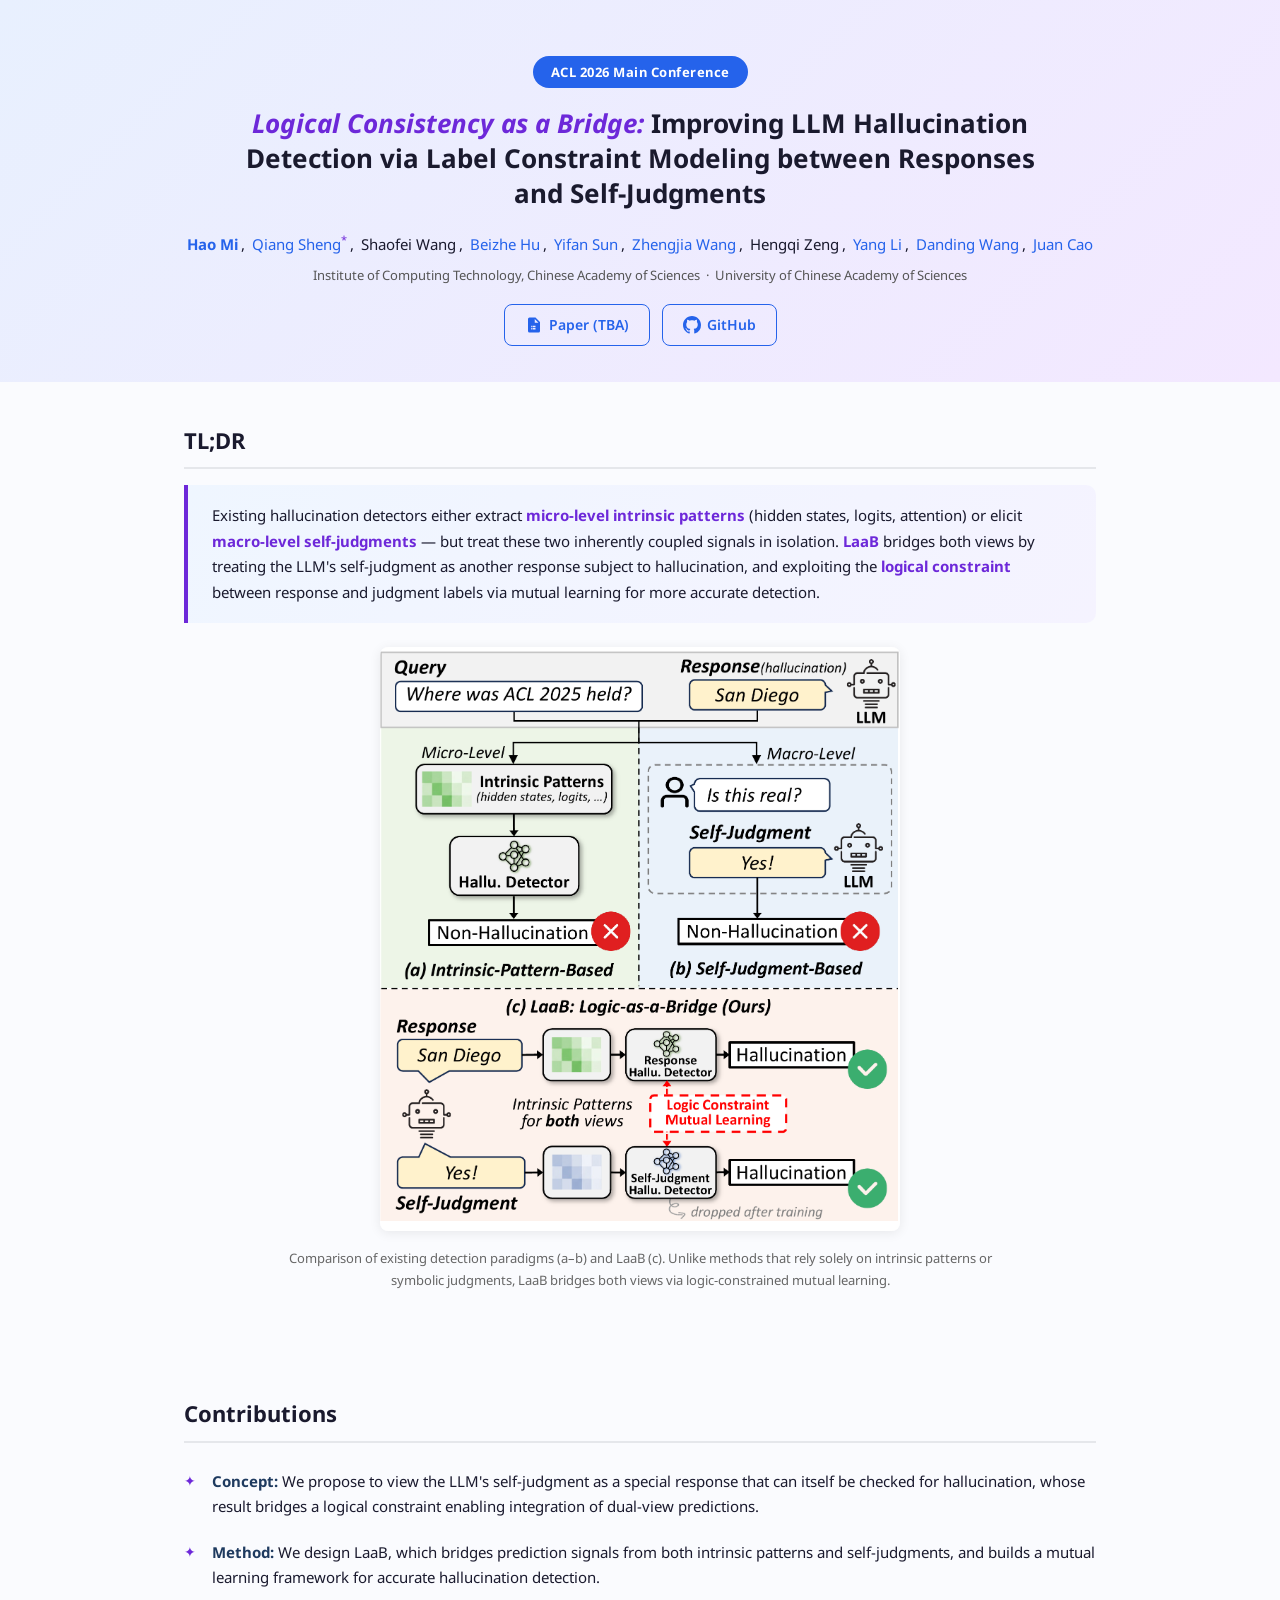
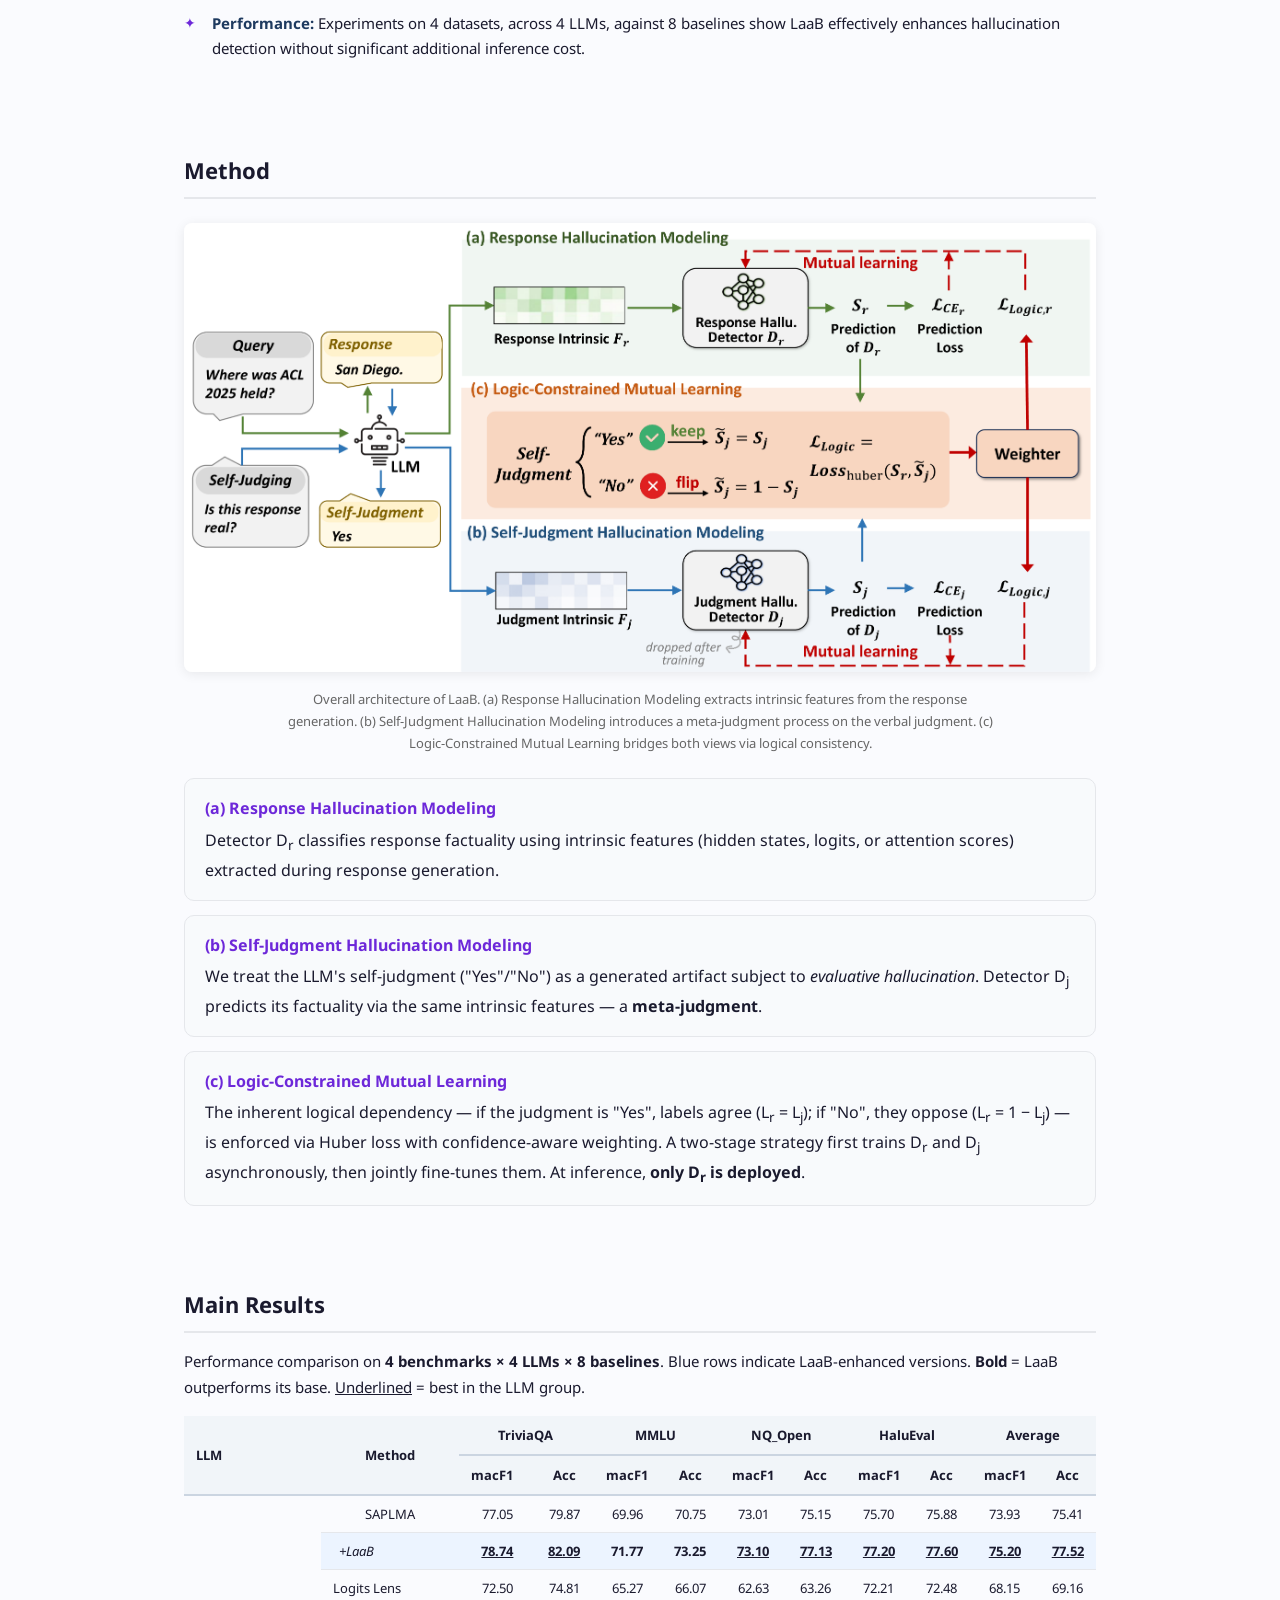
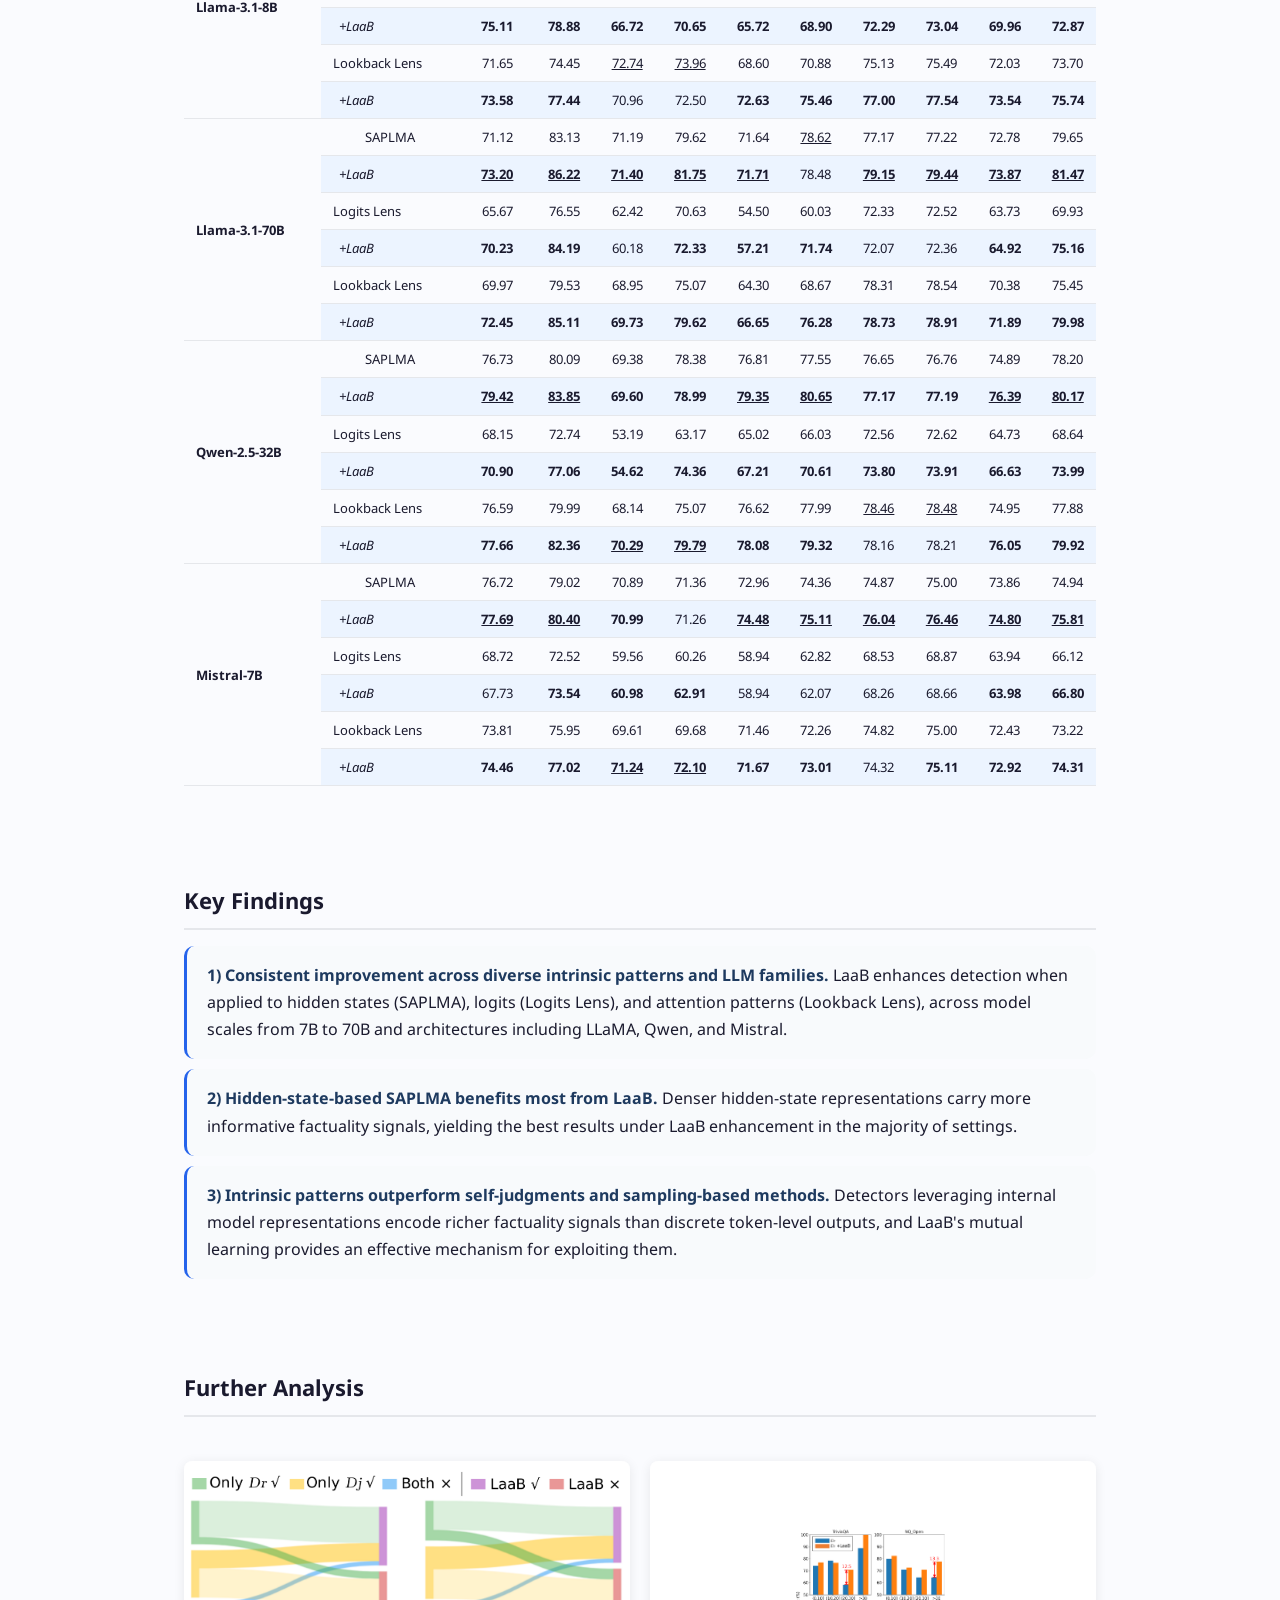
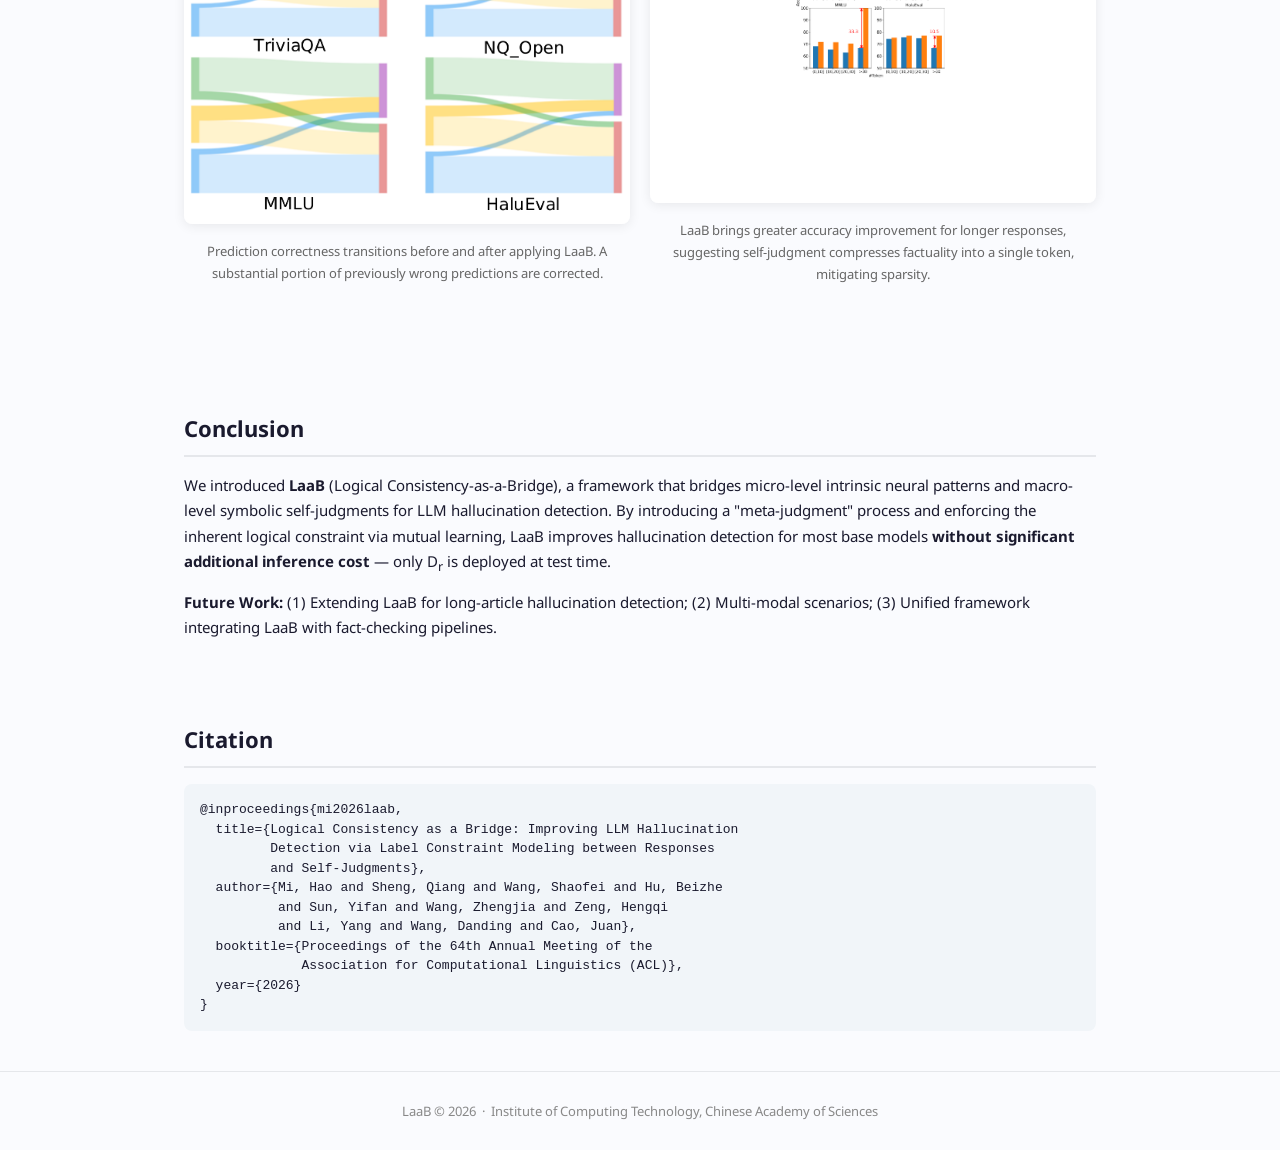
==== LaaB/index.html @ e10524b3 "LaaB" ====
<!DOCTYPE html>
<html lang="en">
<head>
  <meta charset="UTF-8">
  <meta name="viewport" content="width=device-width, initial-scale=1.0">
  <title>LaaB – Logical Consistency as a Bridge</title>
  <meta name="description" content="Project page for LaaB: Improving LLM Hallucination Detection via Label Constraint Modeling between Responses and Self-Judgments. ACL 2026 Main Conference.">
  <link rel="icon" href="data:image/svg+xml,<svg xmlns='http://www.w3.org/2000/svg' viewBox='0 0 100 100'><text y='.9em' font-size='90'>🌉</text></svg>">
  <link href="https://fonts.googleapis.com/css2?family=Noto+Sans:wght@400;600;700&display=swap" rel="stylesheet">
  <link rel="stylesheet" href="style.css">
</head>
<body>

<!-- ==================== HERO ==================== -->
<header class="hero">
  <div class="container">
    <span class="venue-badge">ACL 2026 Main Conference</span>
    <h1><em>Logical Consistency as a Bridge:</em> Improving LLM Hallucination Detection via Label Constraint Modeling between Responses and Self-Judgments</h1>

    <p class="authors">
      <a href="https://summerrice.github.io/"><strong>Hao Mi</strong></a>,
      <a href="https://sheng-qiang.github.io/" class="corresponding">Qiang Sheng</a>,
      <span>Shaofei Wang</span>,
      <a href="https://beanandrew.github.io/">Beizhe Hu</a>,
      <a href="https://scholar.google.com/citations?user=sv7uxi4AAAAJ">Yifan Sun</a>,
      <a href="https://zhengjiawa.github.io/">Zhengjia Wang</a>,
      <span>Hengqi Zeng</span>,
      <a href="https://liesy.github.io/">Yang Li</a>,
      <a href="https://scholar.google.com/citations?user=hGZwK0cAAAAJ">Danding Wang</a>,
      <a href="https://scholar.google.com/citations?user=fSBdNg0AAAAJ">Juan Cao</a>
    </p>
    <p class="affiliation">Institute of Computing Technology, Chinese Academy of Sciences &nbsp;·&nbsp; University of Chinese Academy of Sciences</p>

    <div class="btn-row">
      <a class="btn" href="#">
        <svg viewBox="0 0 24 24"><path d="M14 2H6a2 2 0 00-2 2v16a2 2 0 002 2h12a2 2 0 002-2V8l-6-6zm-1 2l5 5h-5V4zm-3 9h4v2h-4v-2zm0 3h4v2h-4v-2zm-2-3h1v2H8v-2zm0 3h1v2H8v-2z"/></svg>
        Paper (TBA)
      </a>
      <a class="btn" href="https://github.com/ICTMCG/LaaB" target="_blank">
        <svg viewBox="0 0 16 16"><path d="M8 0C3.58 0 0 3.58 0 8c0 3.54 2.29 6.53 5.47 7.59.4.07.55-.17.55-.38 0-.19-.01-.82-.01-1.49-2.01.37-2.53-.49-2.69-.94-.09-.23-.48-.94-.82-1.13-.28-.15-.68-.52-.01-.53.63-.01 1.08.58 1.23.82.72 1.21 1.87.87 2.33.66.07-.52.28-.87.51-1.07-1.78-.2-3.64-.89-3.64-3.95 0-.87.31-1.59.82-2.15-.08-.2-.36-1.02.08-2.12 0 0 .67-.21 2.2.82.64-.18 1.32-.27 2-.27.68 0 1.36.09 2 .27 1.53-1.04 2.2-.82 2.2-.82.44 1.1.16 1.92.08 2.12.51.56.82 1.27.82 2.15 0 3.07-1.87 3.75-3.65 3.95.29.25.54.73.54 1.48 0 1.07-.01 1.93-.01 2.2 0 .21.15.46.55.38A8.013 8.013 0 0016 8c0-4.42-3.58-8-8-8z"/></svg>
        GitHub
      </a>
    </div>
  </div>
</header>

<main class="container">

<!-- ==================== TL;DR ==================== -->
<section>
  <h2>TL;DR</h2>
  <div class="tldr-box">
    Existing hallucination detectors either extract <strong>micro-level intrinsic patterns</strong> (hidden states, logits, attention) or elicit <strong>macro-level self-judgments</strong> — but treat these two inherently coupled signals in isolation. <strong>LaaB</strong> bridges both views by treating the LLM's self-judgment as another response subject to hallucination, and exploiting the <strong>logical constraint</strong> between response and judgment labels via mutual learning for more accurate detection.
  </div>

  <div class="fig-wrap">
    <img src="static/motivation.png" alt="Motivation" style="max-width:520px">
    <p class="fig-caption">Comparison of existing detection paradigms (a–b) and LaaB (c). Unlike methods that rely solely on intrinsic patterns or symbolic judgments, LaaB bridges both views via logic-constrained mutual learning.</p>
  </div>
</section>

<!-- ==================== CONTRIBUTIONS ==================== -->
<section>
  <h2>Contributions</h2>
  <ul class="contrib-list">
    <li><strong>Concept:</strong> We propose to view the LLM's self-judgment as a special response that can itself be checked for hallucination, whose result bridges a logical constraint enabling integration of dual-view predictions.</li>
    <li><strong>Method:</strong> We design LaaB, which bridges prediction signals from both intrinsic patterns and self-judgments, and builds a mutual learning framework for accurate hallucination detection.</li>
    <li><strong>Performance:</strong> Experiments on 4 datasets, across 4 LLMs, against 8 baselines show LaaB effectively enhances hallucination detection without significant additional inference cost.</li>
  </ul>
</section>

<!-- ==================== METHOD ==================== -->
<section>
  <h2>Method</h2>
  <div class="fig-wrap">
    <img src="static/method.png" alt="LaaB Framework">
    <p class="fig-caption">Overall architecture of LaaB. (a) Response Hallucination Modeling extracts intrinsic features from the response generation. (b) Self-Judgment Hallucination Modeling introduces a meta-judgment process on the verbal judgment. (c) Logic-Constrained Mutual Learning bridges both views via logical consistency.</p>
  </div>

  <div class="method-steps">
    <div class="step">
      <div class="step-title">(a) Response Hallucination Modeling</div>
      Detector D<sub>r</sub> classifies response factuality using intrinsic features (hidden states, logits, or attention scores) extracted during response generation.
    </div>
    <div class="step">
      <div class="step-title">(b) Self-Judgment Hallucination Modeling</div>
      We treat the LLM's self-judgment ("Yes"/"No") as a generated artifact subject to <em>evaluative hallucination</em>. Detector D<sub>j</sub> predicts its factuality via the same intrinsic features — a <strong>meta-judgment</strong>.
    </div>
    <div class="step">
      <div class="step-title">(c) Logic-Constrained Mutual Learning</div>
      The inherent logical dependency — if the judgment is "Yes", labels agree (L<sub>r</sub> = L<sub>j</sub>); if "No", they oppose (L<sub>r</sub> = 1 − L<sub>j</sub>) — is enforced via Huber loss with confidence-aware weighting. A two-stage strategy first trains D<sub>r</sub> and D<sub>j</sub> asynchronously, then jointly fine-tunes them. At inference, <strong>only D<sub>r</sub> is deployed</strong>.
    </div>
  </div>
</section>

<!-- ==================== RESULTS ==================== -->
<section>
  <h2>Main Results</h2>
  <p style="font-size:15px;margin-bottom:12px">Performance comparison on <strong>4 benchmarks × 4 LLMs × 8 baselines</strong>. Blue rows indicate LaaB-enhanced versions. <strong>Bold</strong> = LaaB outperforms its base. <u>Underlined</u> = best in the LLM group.</p>

  <div class="results-scroll">
    <table class="results">
      <thead>
        <tr>
          <th rowspan="2">LLM</th><th rowspan="2">Method</th>
          <th colspan="2">TriviaQA</th><th colspan="2">MMLU</th><th colspan="2">NQ_Open</th><th colspan="2">HaluEval</th><th colspan="2">Average</th>
        </tr>
        <tr><th>macF1</th><th>Acc</th><th>macF1</th><th>Acc</th><th>macF1</th><th>Acc</th><th>macF1</th><th>Acc</th><th>macF1</th><th>Acc</th></tr>
      </thead>
      <tbody>
        <!-- Llama-8B -->
        <tr><td rowspan="6"><strong>Llama-3.1-8B</strong></td><td>SAPLMA</td><td>77.05</td><td>79.87</td><td>69.96</td><td>70.75</td><td>73.01</td><td>75.15</td><td>75.70</td><td>75.88</td><td>73.93</td><td>75.41</td></tr>
        <tr class="laab-row"><td>&nbsp;&nbsp;<em>+LaaB</em></td><td class="bold underline">78.74</td><td class="bold underline">82.09</td><td class="bold">71.77</td><td class="bold">73.25</td><td class="bold underline">73.10</td><td class="bold underline">77.13</td><td class="bold underline">77.20</td><td class="bold underline">77.60</td><td class="bold underline">75.20</td><td class="bold underline">77.52</td></tr>
        <tr><td>Logits Lens</td><td>72.50</td><td>74.81</td><td>65.27</td><td>66.07</td><td>62.63</td><td>63.26</td><td>72.21</td><td>72.48</td><td>68.15</td><td>69.16</td></tr>
        <tr class="laab-row"><td>&nbsp;&nbsp;<em>+LaaB</em></td><td class="bold">75.11</td><td class="bold">78.88</td><td class="bold">66.72</td><td class="bold">70.65</td><td class="bold">65.72</td><td class="bold">68.90</td><td class="bold">72.29</td><td class="bold">73.04</td><td class="bold">69.96</td><td class="bold">72.87</td></tr>
        <tr><td>Lookback Lens</td><td>71.65</td><td>74.45</td><td class="underline">72.74</td><td class="underline">73.96</td><td>68.60</td><td>70.88</td><td>75.13</td><td>75.49</td><td>72.03</td><td>73.70</td></tr>
        <tr class="laab-row"><td>&nbsp;&nbsp;<em>+LaaB</em></td><td class="bold">73.58</td><td class="bold">77.44</td><td>70.96</td><td>72.50</td><td class="bold">72.63</td><td class="bold">75.46</td><td class="bold">77.00</td><td class="bold">77.54</td><td class="bold">73.54</td><td class="bold">75.74</td></tr>
        <!-- Llama-70B -->
        <tr><td rowspan="6"><strong>Llama-3.1-70B</strong></td><td>SAPLMA</td><td>71.12</td><td>83.13</td><td>71.19</td><td>79.62</td><td>71.64</td><td class="underline">78.62</td><td>77.17</td><td>77.22</td><td>72.78</td><td>79.65</td></tr>
        <tr class="laab-row"><td>&nbsp;&nbsp;<em>+LaaB</em></td><td class="bold underline">73.20</td><td class="bold underline">86.22</td><td class="bold underline">71.40</td><td class="bold underline">81.75</td><td class="bold underline">71.71</td><td>78.48</td><td class="bold underline">79.15</td><td class="bold underline">79.44</td><td class="bold underline">73.87</td><td class="bold underline">81.47</td></tr>
        <tr><td>Logits Lens</td><td>65.67</td><td>76.55</td><td>62.42</td><td>70.63</td><td>54.50</td><td>60.03</td><td>72.33</td><td>72.52</td><td>63.73</td><td>69.93</td></tr>
        <tr class="laab-row"><td>&nbsp;&nbsp;<em>+LaaB</em></td><td class="bold">70.23</td><td class="bold">84.19</td><td>60.18</td><td class="bold">72.33</td><td class="bold">57.21</td><td class="bold">71.74</td><td>72.07</td><td>72.36</td><td class="bold">64.92</td><td class="bold">75.16</td></tr>
        <tr><td>Lookback Lens</td><td>69.97</td><td>79.53</td><td>68.95</td><td>75.07</td><td>64.30</td><td>68.67</td><td>78.31</td><td>78.54</td><td>70.38</td><td>75.45</td></tr>
        <tr class="laab-row"><td>&nbsp;&nbsp;<em>+LaaB</em></td><td class="bold">72.45</td><td class="bold">85.11</td><td class="bold">69.73</td><td class="bold">79.62</td><td class="bold">66.65</td><td class="bold">76.28</td><td class="bold">78.73</td><td class="bold">78.91</td><td class="bold">71.89</td><td class="bold">79.98</td></tr>
        <!-- Qwen -->
        <tr><td rowspan="6"><strong>Qwen-2.5-32B</strong></td><td>SAPLMA</td><td>76.73</td><td>80.09</td><td>69.38</td><td>78.38</td><td>76.81</td><td>77.55</td><td>76.65</td><td>76.76</td><td>74.89</td><td>78.20</td></tr>
        <tr class="laab-row"><td>&nbsp;&nbsp;<em>+LaaB</em></td><td class="bold underline">79.42</td><td class="bold underline">83.85</td><td class="bold">69.60</td><td class="bold">78.99</td><td class="bold underline">79.35</td><td class="bold underline">80.65</td><td class="bold">77.17</td><td class="bold">77.19</td><td class="bold underline">76.39</td><td class="bold underline">80.17</td></tr>
        <tr><td>Logits Lens</td><td>68.15</td><td>72.74</td><td>53.19</td><td>63.17</td><td>65.02</td><td>66.03</td><td>72.56</td><td>72.62</td><td>64.73</td><td>68.64</td></tr>
        <tr class="laab-row"><td>&nbsp;&nbsp;<em>+LaaB</em></td><td class="bold">70.90</td><td class="bold">77.06</td><td class="bold">54.62</td><td class="bold">74.36</td><td class="bold">67.21</td><td class="bold">70.61</td><td class="bold">73.80</td><td class="bold">73.91</td><td class="bold">66.63</td><td class="bold">73.99</td></tr>
        <tr><td>Lookback Lens</td><td>76.59</td><td>79.99</td><td>68.14</td><td>75.07</td><td>76.62</td><td>77.99</td><td class="underline">78.46</td><td class="underline">78.48</td><td>74.95</td><td>77.88</td></tr>
        <tr class="laab-row"><td>&nbsp;&nbsp;<em>+LaaB</em></td><td class="bold">77.66</td><td class="bold">82.36</td><td class="bold underline">70.29</td><td class="bold underline">79.79</td><td class="bold">78.08</td><td class="bold">79.32</td><td>78.16</td><td>78.21</td><td class="bold">76.05</td><td class="bold">79.92</td></tr>
        <!-- Mistral -->
        <tr><td rowspan="6"><strong>Mistral-7B</strong></td><td>SAPLMA</td><td>76.72</td><td>79.02</td><td>70.89</td><td>71.36</td><td>72.96</td><td>74.36</td><td>74.87</td><td>75.00</td><td>73.86</td><td>74.94</td></tr>
        <tr class="laab-row"><td>&nbsp;&nbsp;<em>+LaaB</em></td><td class="bold underline">77.69</td><td class="bold underline">80.40</td><td class="bold">70.99</td><td>71.26</td><td class="bold underline">74.48</td><td class="bold underline">75.11</td><td class="bold underline">76.04</td><td class="bold underline">76.46</td><td class="bold underline">74.80</td><td class="bold underline">75.81</td></tr>
        <tr><td>Logits Lens</td><td>68.72</td><td>72.52</td><td>59.56</td><td>60.26</td><td>58.94</td><td>62.82</td><td>68.53</td><td>68.87</td><td>63.94</td><td>66.12</td></tr>
        <tr class="laab-row"><td>&nbsp;&nbsp;<em>+LaaB</em></td><td>67.73</td><td class="bold">73.54</td><td class="bold">60.98</td><td class="bold">62.91</td><td>58.94</td><td>62.07</td><td>68.26</td><td>68.66</td><td class="bold">63.98</td><td class="bold">66.80</td></tr>
        <tr><td>Lookback Lens</td><td>73.81</td><td>75.95</td><td>69.61</td><td>69.68</td><td>71.46</td><td>72.26</td><td>74.82</td><td>75.00</td><td>72.43</td><td>73.22</td></tr>
        <tr class="laab-row"><td>&nbsp;&nbsp;<em>+LaaB</em></td><td class="bold">74.46</td><td class="bold">77.02</td><td class="bold underline">71.24</td><td class="bold underline">72.10</td><td class="bold">71.67</td><td class="bold">73.01</td><td>74.32</td><td class="bold">75.11</td><td class="bold">72.92</td><td class="bold">74.31</td></tr>
      </tbody>
    </table>
  </div>
</section>

<!-- ==================== FINDINGS ==================== -->
<section>
  <h2>Key Findings</h2>
  <div class="finding">
    <strong>1) Consistent improvement across diverse intrinsic patterns and LLM families.</strong> LaaB enhances detection when applied to hidden states (SAPLMA), logits (Logits Lens), and attention patterns (Lookback Lens), across model scales from 7B to 70B and architectures including LLaMA, Qwen, and Mistral.
  </div>
  <div class="finding">
    <strong>2) Hidden-state-based SAPLMA benefits most from LaaB.</strong> Denser hidden-state representations carry more informative factuality signals, yielding the best results under LaaB enhancement in the majority of settings.
  </div>
  <div class="finding">
    <strong>3) Intrinsic patterns outperform self-judgments and sampling-based methods.</strong> Detectors leveraging internal model representations encode richer factuality signals than discrete token-level outputs, and LaaB's mutual learning provides an effective mechanism for exploiting them.
  </div>
</section>

<!-- ==================== ANALYSIS ==================== -->
<section>
  <h2>Further Analysis</h2>
  <div class="analysis-grid">
    <div class="fig-wrap">
      <img src="static/sangji.png" alt="Sankey Diagram">
      <p class="fig-caption">Prediction correctness transitions before and after applying LaaB. A substantial portion of previously wrong predictions are corrected.</p>
    </div>
    <div class="fig-wrap">
      <img src="static/length_analysis.png" alt="Length Analysis">
      <p class="fig-caption">LaaB brings greater accuracy improvement for longer responses, suggesting self-judgment compresses factuality into a single token, mitigating sparsity.</p>
    </div>
  </div>
</section>

<!-- ==================== CONCLUSION ==================== -->
<section>
  <h2>Conclusion</h2>
  <p style="font-size:15px">
    We introduced <strong>LaaB</strong> (Logical Consistency-as-a-Bridge), a framework that bridges micro-level intrinsic neural patterns and macro-level symbolic self-judgments for LLM hallucination detection. By introducing a "meta-judgment" process and enforcing the inherent logical constraint via mutual learning, LaaB improves hallucination detection for most base models <strong>without significant additional inference cost</strong> — only D<sub>r</sub> is deployed at test time.
  </p>
  <p style="font-size:15px;margin-top:12px">
    <strong>Future Work:</strong> (1) Extending LaaB for long-article hallucination detection; (2) Multi-modal scenarios; (3) Unified framework integrating LaaB with fact-checking pipelines.
  </p>
</section>

<!-- ==================== CITATION ==================== -->
<section>
  <h2>Citation</h2>
  <pre style="background:#f1f5f9;padding:16px;border-radius:8px;font-size:13px;overflow-x:auto;line-height:1.5">@inproceedings{mi2026laab,
  title={Logical Consistency as a Bridge: Improving LLM Hallucination
         Detection via Label Constraint Modeling between Responses
         and Self-Judgments},
  author={Mi, Hao and Sheng, Qiang and Wang, Shaofei and Hu, Beizhe
          and Sun, Yifan and Wang, Zhengjia and Zeng, Hengqi
          and Li, Yang and Wang, Danding and Cao, Juan},
  booktitle={Proceedings of the 64th Annual Meeting of the
             Association for Computational Linguistics (ACL)},
  year={2026}
}</pre>
</section>

</main>

<footer>
  <div class="container">
    LaaB &copy; 2026 &nbsp;·&nbsp; Institute of Computing Technology, Chinese Academy of Sciences
  </div>
</footer>

</body>
</html>
---- LaaB/style.css ----
/* ===== Base ===== */
*{margin:0;padding:0;box-sizing:border-box}
body{font-family:'Noto Sans',system-ui,sans-serif;color:#1a1a2e;background:#fafbfe;line-height:1.7}
a{color:#2563eb;text-decoration:none}
a:hover{text-decoration:underline}
img{max-width:100%;height:auto}

/* ===== Layout ===== */
.container{max-width:960px;margin:0 auto;padding:0 24px}

/* ===== Hero ===== */
.hero{text-align:center;padding:56px 0 36px;background:linear-gradient(135deg,#e8f0fe 0%,#f3e8ff 100%)}
.venue-badge{display:inline-block;background:#2563eb;color:#fff;font-size:13px;font-weight:700;padding:5px 18px;border-radius:20px;letter-spacing:.5px;margin-bottom:18px}
.hero h1{font-size:26px;font-weight:700;line-height:1.35;max-width:800px;margin:0 auto 20px}
.hero h1 em{font-style:italic;color:#6d28d9}

/* Authors */
.authors{font-size:15px;margin-bottom:6px}
.authors a,.authors span{margin:0 3px}
.authors .corresponding::after{content:"*";font-size:11px;vertical-align:super;color:#6d28d9}
.affiliation{font-size:13px;color:#555;margin-bottom:18px}

/* Buttons */
.btn-row{display:flex;justify-content:center;gap:12px;flex-wrap:wrap;margin-top:8px}
.btn{display:inline-flex;align-items:center;gap:6px;padding:8px 20px;border-radius:8px;font-size:14px;font-weight:600;border:1.5px solid #2563eb;color:#2563eb;transition:.2s}
.btn:hover{background:#2563eb;color:#fff;text-decoration:none}
.btn svg{width:18px;height:18px;fill:currentColor}

/* ===== Sections ===== */
section{padding:40px 0}
section h2{font-size:22px;font-weight:700;margin-bottom:16px;padding-bottom:8px;border-bottom:2px solid #e5e7eb}

/* TLDR */
.tldr-box{background:linear-gradient(135deg,#eff6ff,#f5f3ff);border-left:4px solid #6d28d9;padding:18px 24px;border-radius:0 10px 10px 0;font-size:15px;margin-bottom:12px}
.tldr-box strong{color:#6d28d9}

/* Figures */
.fig-wrap{text-align:center;margin:24px 0}
.fig-wrap img{border-radius:8px;box-shadow:0 2px 12px rgba(0,0,0,.08)}
.fig-caption{font-size:13px;color:#666;margin-top:8px;max-width:720px;margin-left:auto;margin-right:auto}

/* Contribution list */
.contrib-list{list-style:none;padding:0}
.contrib-list li{padding:10px 0 10px 28px;position:relative;font-size:15px}
.contrib-list li::before{content:"✦";position:absolute;left:0;color:#6d28d9;font-size:14px}
.contrib-list li strong{color:#1e3a5f}

/* Method steps */
.method-steps{display:flex;flex-direction:column;gap:14px;margin-top:16px}
.step{background:#f8fafc;border:1px solid #e5e7eb;border-radius:10px;padding:16px 20px}
.step-title{font-weight:700;color:#6d28d9;margin-bottom:4px}

/* Results table */
.results-scroll{overflow-x:auto;margin:16px 0}
table.results{width:100%;border-collapse:collapse;font-size:13px;min-width:700px}
table.results th{background:#f1f5f9;padding:8px 6px;text-align:center;font-weight:700;border-bottom:2px solid #cbd5e1}
table.results td{padding:7px 6px;text-align:center;border-bottom:1px solid #e5e7eb}
table.results tr.laab-row{background:#ecf4ff}
table.results td:first-child,table.results th:first-child{text-align:left;padding-left:12px}
table.results .bold{font-weight:700}
table.results .underline{text-decoration:underline}

/* Findings */
.finding{background:#f8fafc;border-radius:10px;padding:16px 20px;margin:10px 0;border-left:3px solid #2563eb}
.finding strong{color:#1e3a5f}

/* Analysis figs */
.analysis-grid{display:grid;grid-template-columns:1fr 1fr;gap:20px;margin:20px 0}
@media(max-width:640px){.analysis-grid{grid-template-columns:1fr}}

/* Footer */
footer{text-align:center;padding:28px 0;color:#888;font-size:13px;border-top:1px solid #e5e7eb}
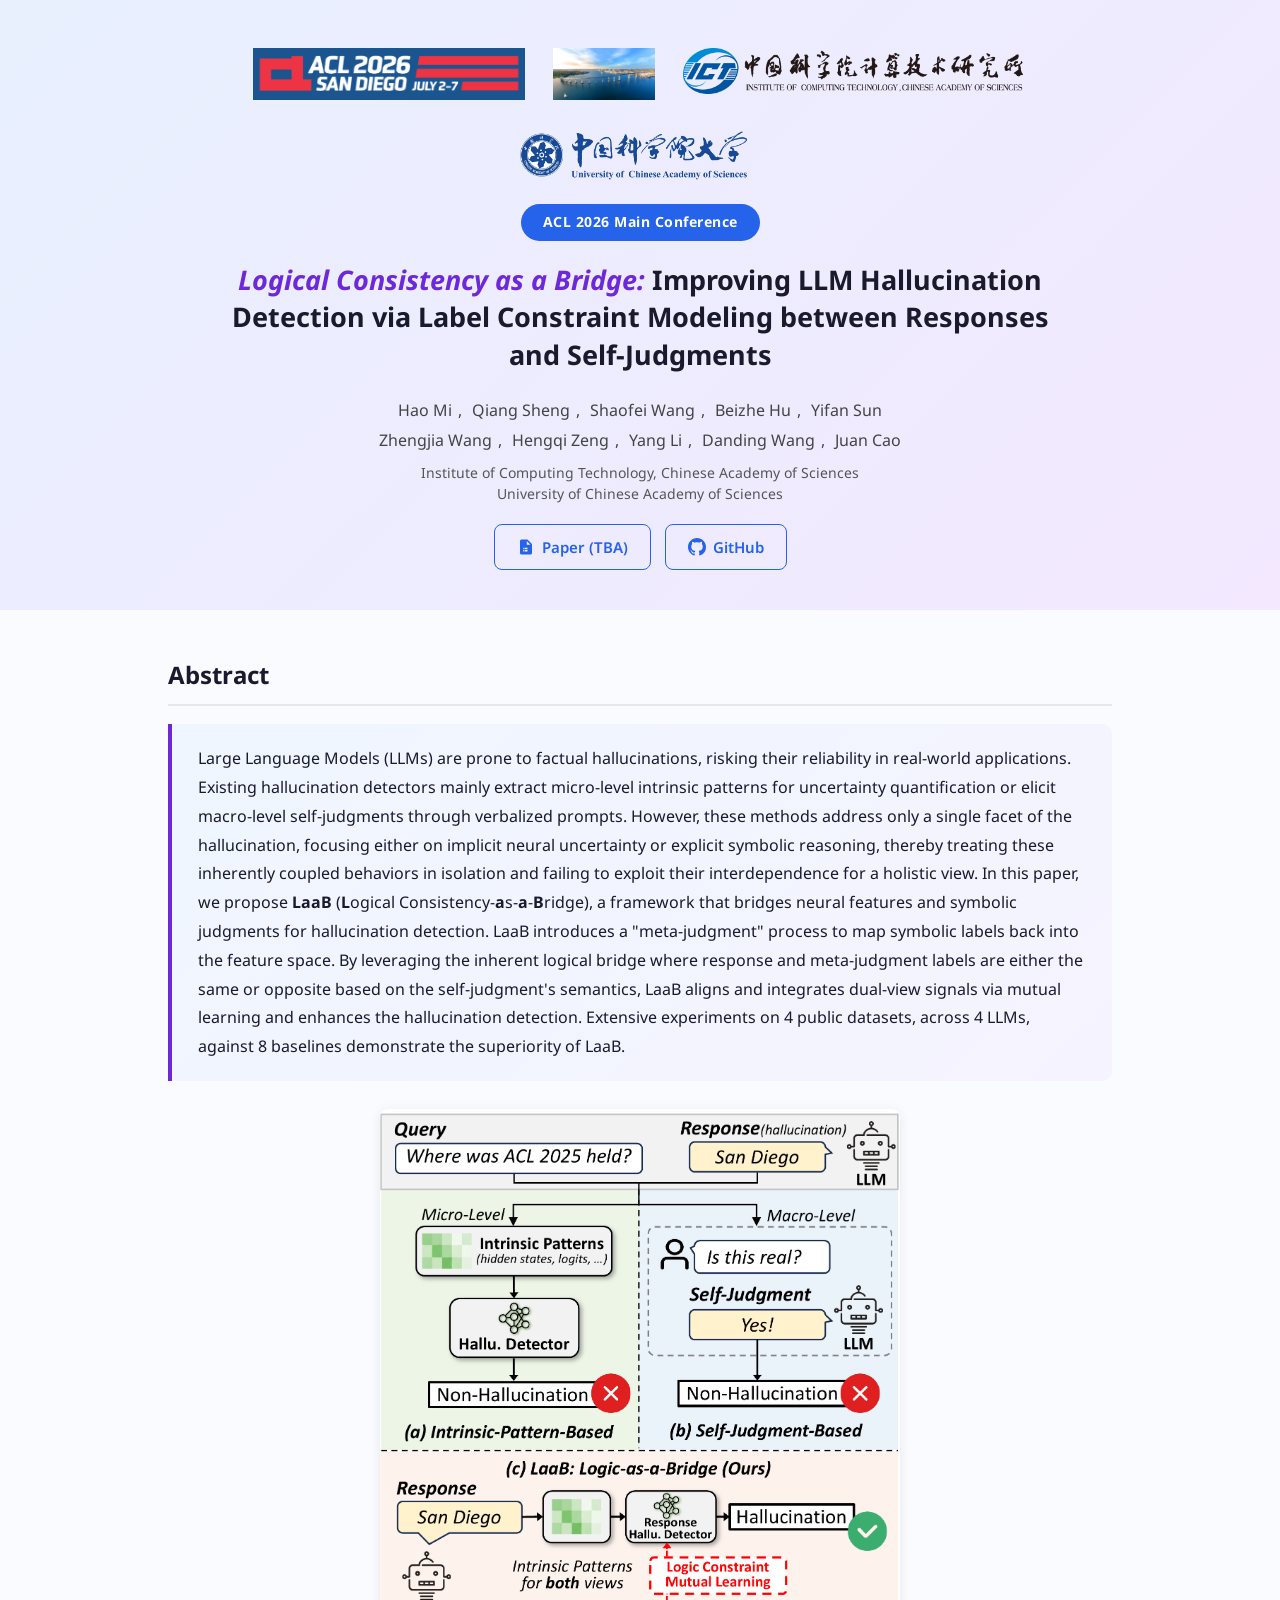
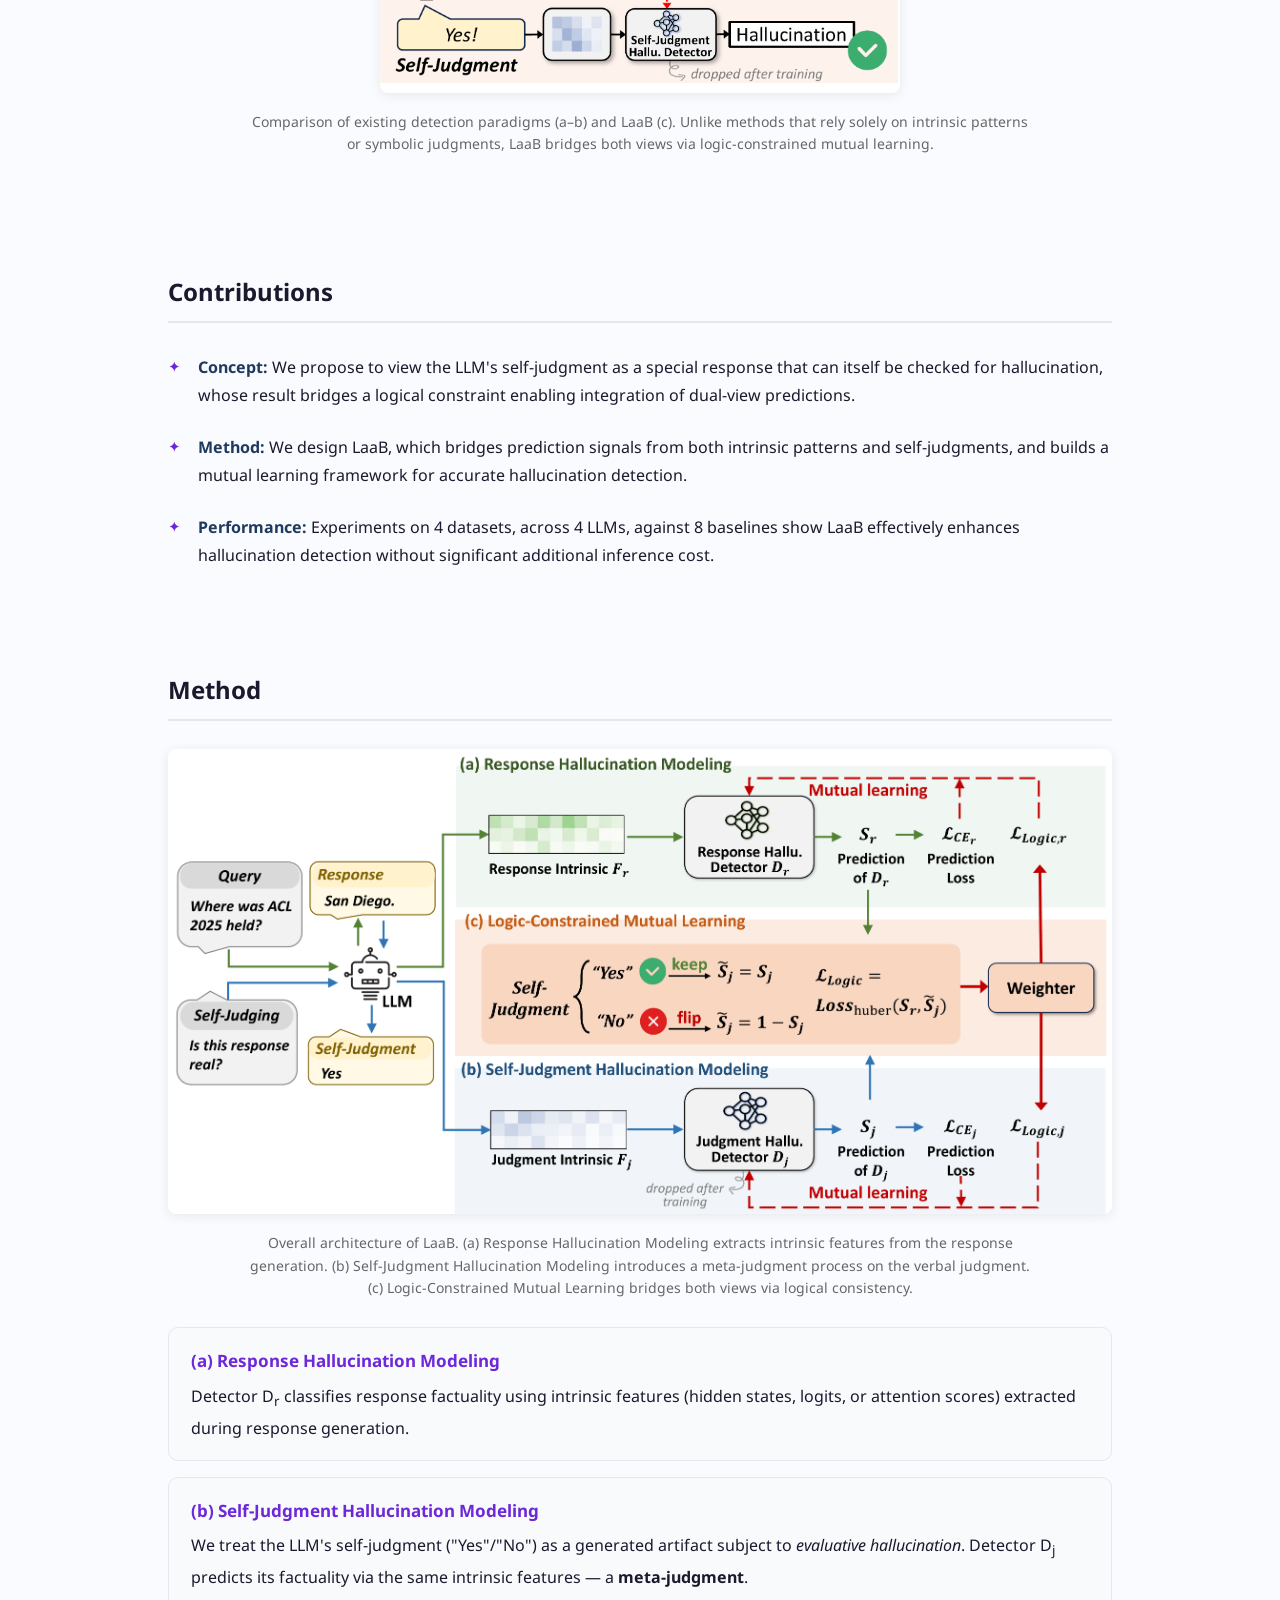
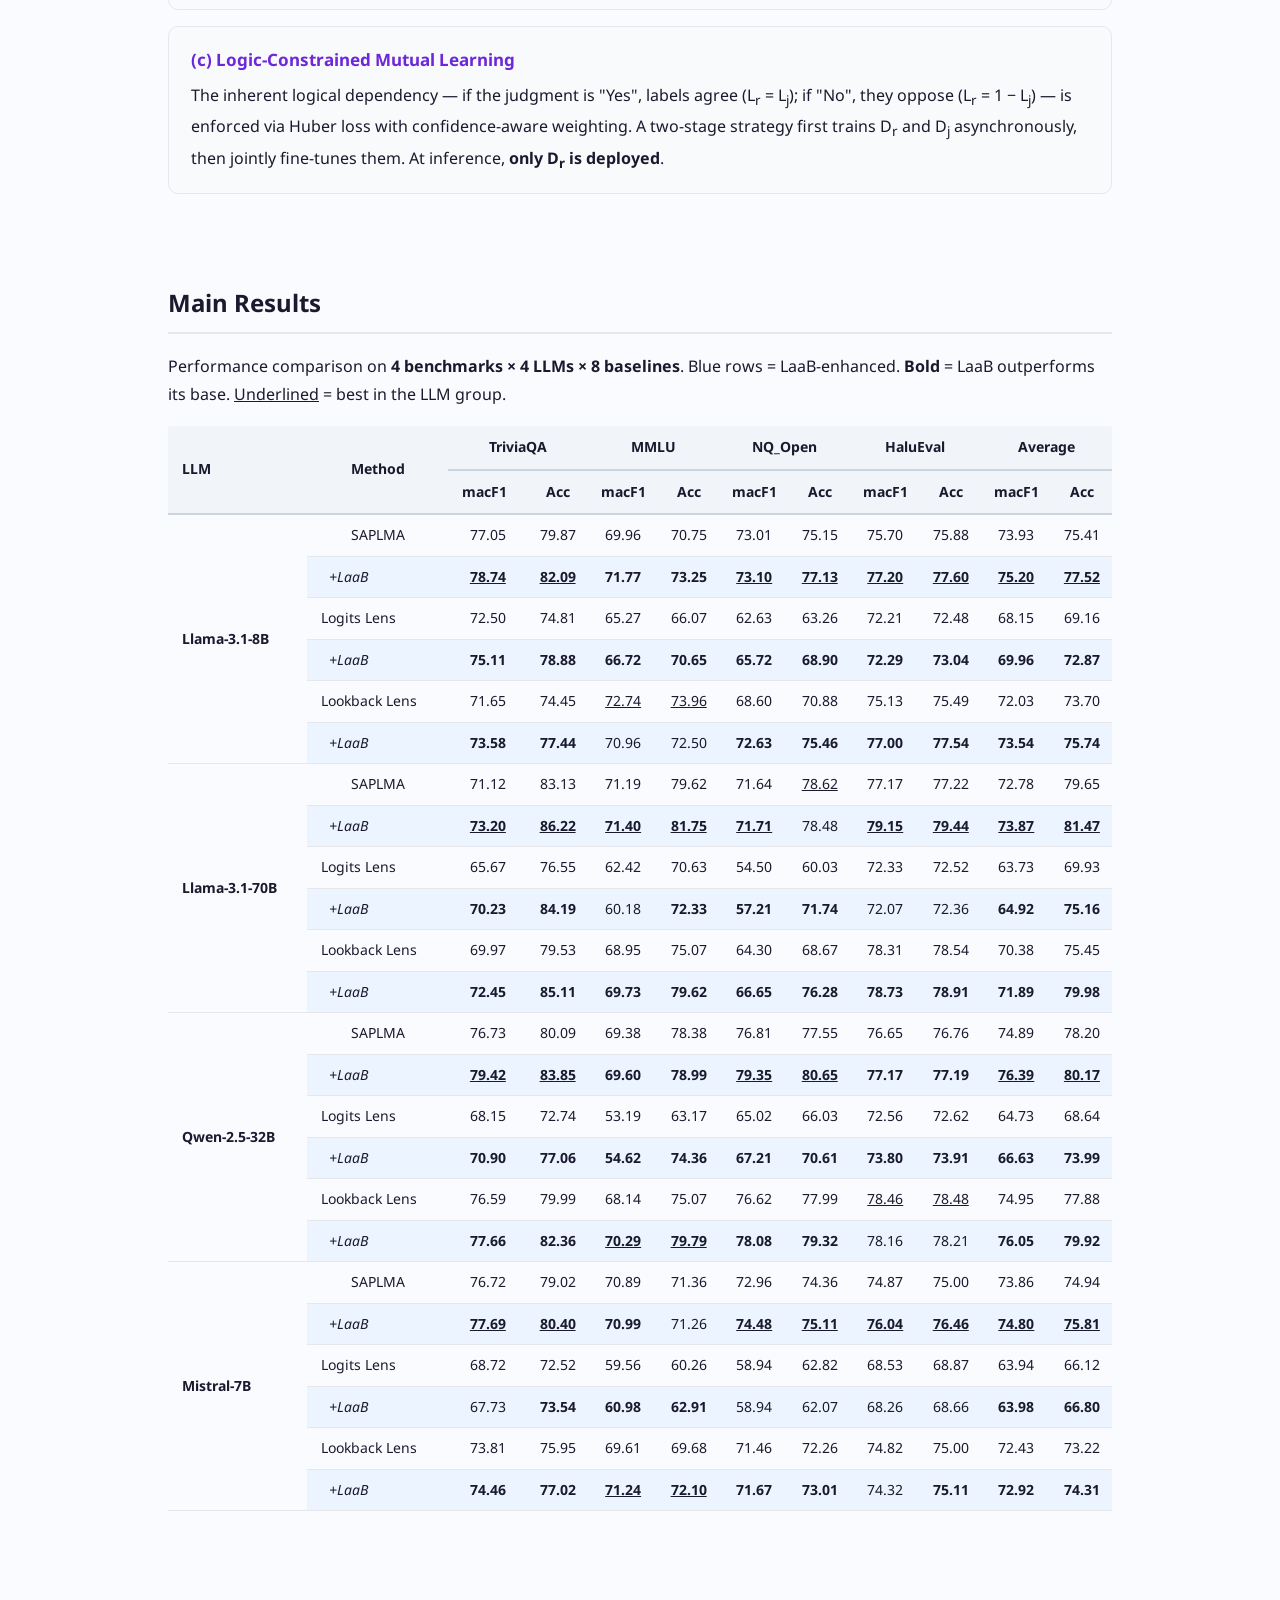
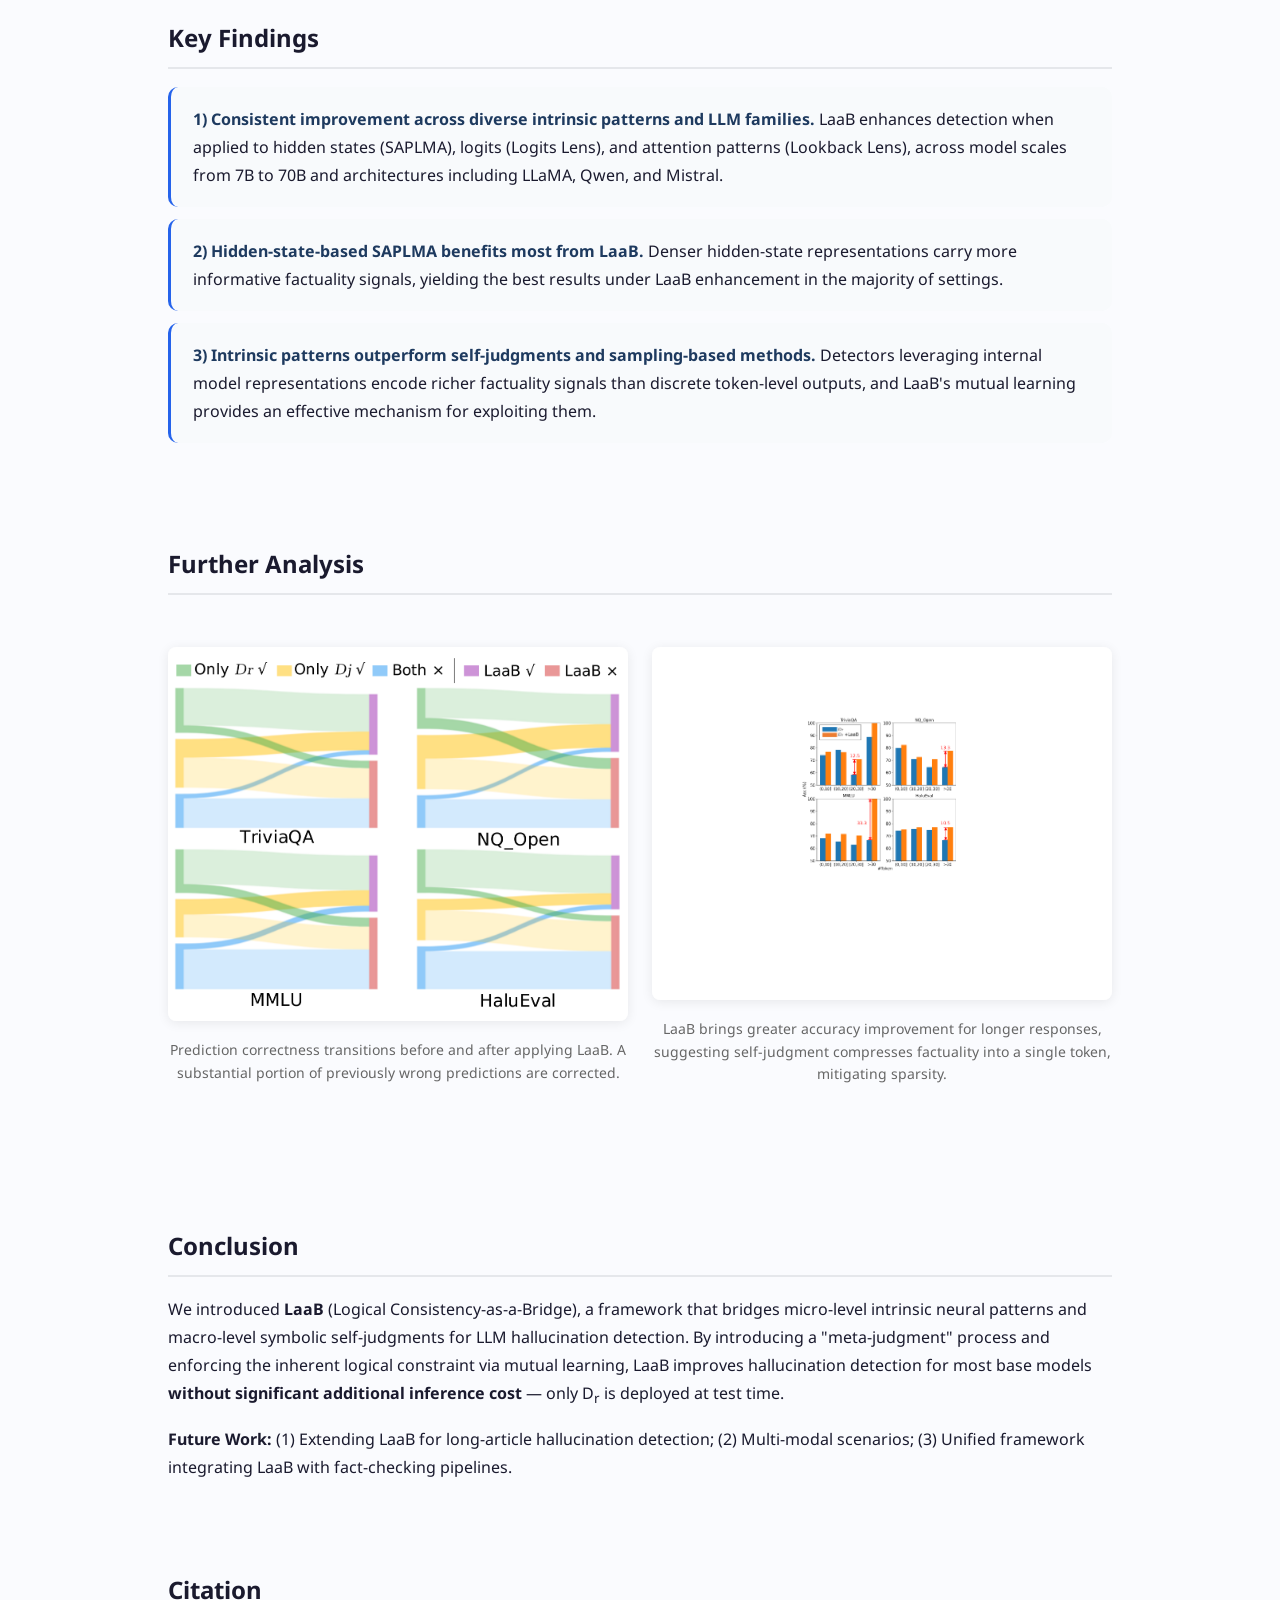
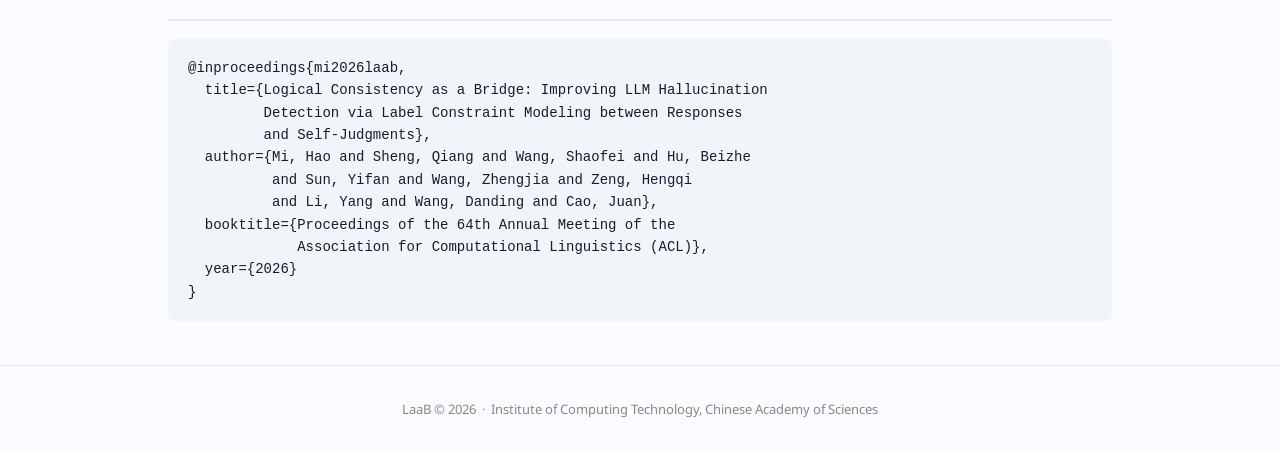
==== commit caa78301: "LaaB" ====
--- a/LaaB/index.html
+++ b/LaaB/index.html
@@ -1,190 +1,569 @@
 <!DOCTYPE html>
 <html lang="en">
+
 <head>
   <meta charset="UTF-8">
   <meta name="viewport" content="width=device-width, initial-scale=1.0">
   <title>LaaB – Logical Consistency as a Bridge</title>
-  <meta name="description" content="Project page for LaaB: Improving LLM Hallucination Detection via Label Constraint Modeling between Responses and Self-Judgments. ACL 2026 Main Conference.">
-  <link rel="icon" href="data:image/svg+xml,<svg xmlns='http://www.w3.org/2000/svg' viewBox='0 0 100 100'><text y='.9em' font-size='90'>🌉</text></svg>">
+  <meta name="description"
+    content="Project page for LaaB: Improving LLM Hallucination Detection via Label Constraint Modeling between Responses and Self-Judgments. ACL 2026 Main Conference.">
+  <link rel="icon"
+    href="data:image/svg+xml,<svg xmlns='http://www.w3.org/2000/svg' viewBox='0 0 100 100'><text y='.9em' font-size='90'>🌉</text></svg>">
   <link href="https://fonts.googleapis.com/css2?family=Noto+Sans:wght@400;600;700&display=swap" rel="stylesheet">
   <link rel="stylesheet" href="style.css">
 </head>
+
 <body>
 
-<!-- ==================== HERO ==================== -->
-<header class="hero">
-  <div class="container">
-    <span class="venue-badge">ACL 2026 Main Conference</span>
-    <h1><em>Logical Consistency as a Bridge:</em> Improving LLM Hallucination Detection via Label Constraint Modeling between Responses and Self-Judgments</h1>
-
-    <p class="authors">
-      <a href="https://summerrice.github.io/"><strong>Hao Mi</strong></a>,
-      <a href="https://sheng-qiang.github.io/" class="corresponding">Qiang Sheng</a>,
-      <span>Shaofei Wang</span>,
-      <a href="https://beanandrew.github.io/">Beizhe Hu</a>,
-      <a href="https://scholar.google.com/citations?user=sv7uxi4AAAAJ">Yifan Sun</a>,
-      <a href="https://zhengjiawa.github.io/">Zhengjia Wang</a>,
-      <span>Hengqi Zeng</span>,
-      <a href="https://liesy.github.io/">Yang Li</a>,
-      <a href="https://scholar.google.com/citations?user=hGZwK0cAAAAJ">Danding Wang</a>,
-      <a href="https://scholar.google.com/citations?user=fSBdNg0AAAAJ">Juan Cao</a>
-    </p>
-    <p class="affiliation">Institute of Computing Technology, Chinese Academy of Sciences &nbsp;·&nbsp; University of Chinese Academy of Sciences</p>
-
-    <div class="btn-row">
-      <a class="btn" href="#">
-        <svg viewBox="0 0 24 24"><path d="M14 2H6a2 2 0 00-2 2v16a2 2 0 002 2h12a2 2 0 002-2V8l-6-6zm-1 2l5 5h-5V4zm-3 9h4v2h-4v-2zm0 3h4v2h-4v-2zm-2-3h1v2H8v-2zm0 3h1v2H8v-2z"/></svg>
-        Paper (TBA)
-      </a>
-      <a class="btn" href="https://github.com/ICTMCG/LaaB" target="_blank">
-        <svg viewBox="0 0 16 16"><path d="M8 0C3.58 0 0 3.58 0 8c0 3.54 2.29 6.53 5.47 7.59.4.07.55-.17.55-.38 0-.19-.01-.82-.01-1.49-2.01.37-2.53-.49-2.69-.94-.09-.23-.48-.94-.82-1.13-.28-.15-.68-.52-.01-.53.63-.01 1.08.58 1.23.82.72 1.21 1.87.87 2.33.66.07-.52.28-.87.51-1.07-1.78-.2-3.64-.89-3.64-3.95 0-.87.31-1.59.82-2.15-.08-.2-.36-1.02.08-2.12 0 0 .67-.21 2.2.82.64-.18 1.32-.27 2-.27.68 0 1.36.09 2 .27 1.53-1.04 2.2-.82 2.2-.82.44 1.1.16 1.92.08 2.12.51.56.82 1.27.82 2.15 0 3.07-1.87 3.75-3.65 3.95.29.25.54.73.54 1.48 0 1.07-.01 1.93-.01 2.2 0 .21.15.46.55.38A8.013 8.013 0 0016 8c0-4.42-3.58-8-8-8z"/></svg>
-        GitHub
-      </a>
+  <!-- ==================== HERO ==================== -->
+  <header class="hero">
+    <div class="container">
+
+      <!-- Logo bar: ACL left, institutions right -->
+      <div class="logo-bar">
+        <img src="static/acl26-logo1.png" alt="ACL 2026">
+        <img src="static/acl26-logo2.jpg" alt="ACL 2026">
+        <img src="static/ict-logo1.png" alt="ICT, CAS">
+        <img src="static/ucas-logo1.png" alt="UCAS">
+      </div>
+
+      <span class="venue-badge">ACL 2026 Main Conference</span>
+      <h1><em>Logical Consistency as a Bridge:</em> Improving LLM Hallucination Detection via Label Constraint Modeling
+        between Responses and Self-Judgments</h1>
+
+      <!-- Authors: 5 + 5 layout, uniform style -->
+      <div class="author-block">
+        <div class="author-row">
+          <a href="https://summerrice.github.io/">Hao Mi</a><span>,&nbsp;</span>
+          <a href="https://sheng-qiang.github.io/">Qiang Sheng</a><span>,&nbsp;</span>
+          <span>Shaofei Wang</span><span>,&nbsp;</span>
+          <a href="https://beanandrew.github.io/">Beizhe Hu</a><span>,&nbsp;</span>
+          <a href="https://scholar.google.com/citations?user=sv7uxi4AAAAJ">Yifan Sun</a>
+        </div>
+        <div class="author-row">
+          <a href="https://zhengjiawa.github.io/">Zhengjia Wang</a><span>,&nbsp;</span>
+          <span>Hengqi Zeng</span><span>,&nbsp;</span>
+          <a href="https://liesy.github.io/">Yang Li</a><span>,&nbsp;</span>
+          <a href="https://scholar.google.com/citations?user=hGZwK0cAAAAJ">Danding Wang</a><span>,&nbsp;</span>
+          <a href="https://scholar.google.com/citations?user=fSBdNg0AAAAJ">Juan Cao</a>
+        </div>
+      </div>
+
+      <p class="affiliation">Institute of Computing Technology, Chinese Academy of Sciences<br>University of Chinese
+        Academy of Sciences</p>
+
+      <div class="btn-row">
+        <a class="btn" href="#">
+          <svg viewBox="0 0 24 24">
+            <path
+              d="M14 2H6a2 2 0 00-2 2v16a2 2 0 002 2h12a2 2 0 002-2V8l-6-6zm-1 2l5 5h-5V4zm-3 9h4v2h-4v-2zm0 3h4v2h-4v-2zm-2-3h1v2H8v-2zm0 3h1v2H8v-2z" />
+          </svg>
+          Paper (TBA)
+        </a>
+        <a class="btn" href="https://github.com/ICTMCG/LaaB" target="_blank">
+          <svg viewBox="0 0 16 16">
+            <path
+              d="M8 0C3.58 0 0 3.58 0 8c0 3.54 2.29 6.53 5.47 7.59.4.07.55-.17.55-.38 0-.19-.01-.82-.01-1.49-2.01.37-2.53-.49-2.69-.94-.09-.23-.48-.94-.82-1.13-.28-.15-.68-.52-.01-.53.63-.01 1.08.58 1.23.82.72 1.21 1.87.87 2.33.66.07-.52.28-.87.51-1.07-1.78-.2-3.64-.89-3.64-3.95 0-.87.31-1.59.82-2.15-.08-.2-.36-1.02.08-2.12 0 0 .67-.21 2.2.82.64-.18 1.32-.27 2-.27.68 0 1.36.09 2 .27 1.53-1.04 2.2-.82 2.2-.82.44 1.1.16 1.92.08 2.12.51.56.82 1.27.82 2.15 0 3.07-1.87 3.75-3.65 3.95.29.25.54.73.54 1.48 0 1.07-.01 1.93-.01 2.2 0 .21.15.46.55.38A8.013 8.013 0 0016 8c0-4.42-3.58-8-8-8z" />
+          </svg>
+          GitHub
+        </a>
+      </div>
     </div>
-  </div>
-</header>
-
-<main class="container">
-
-<!-- ==================== TL;DR ==================== -->
-<section>
-  <h2>TL;DR</h2>
-  <div class="tldr-box">
-    Existing hallucination detectors either extract <strong>micro-level intrinsic patterns</strong> (hidden states, logits, attention) or elicit <strong>macro-level self-judgments</strong> — but treat these two inherently coupled signals in isolation. <strong>LaaB</strong> bridges both views by treating the LLM's self-judgment as another response subject to hallucination, and exploiting the <strong>logical constraint</strong> between response and judgment labels via mutual learning for more accurate detection.
-  </div>
-
-  <div class="fig-wrap">
-    <img src="static/motivation.png" alt="Motivation" style="max-width:520px">
-    <p class="fig-caption">Comparison of existing detection paradigms (a–b) and LaaB (c). Unlike methods that rely solely on intrinsic patterns or symbolic judgments, LaaB bridges both views via logic-constrained mutual learning.</p>
-  </div>
-</section>
-
-<!-- ==================== CONTRIBUTIONS ==================== -->
-<section>
-  <h2>Contributions</h2>
-  <ul class="contrib-list">
-    <li><strong>Concept:</strong> We propose to view the LLM's self-judgment as a special response that can itself be checked for hallucination, whose result bridges a logical constraint enabling integration of dual-view predictions.</li>
-    <li><strong>Method:</strong> We design LaaB, which bridges prediction signals from both intrinsic patterns and self-judgments, and builds a mutual learning framework for accurate hallucination detection.</li>
-    <li><strong>Performance:</strong> Experiments on 4 datasets, across 4 LLMs, against 8 baselines show LaaB effectively enhances hallucination detection without significant additional inference cost.</li>
-  </ul>
-</section>
-
-<!-- ==================== METHOD ==================== -->
-<section>
-  <h2>Method</h2>
-  <div class="fig-wrap">
-    <img src="static/method.png" alt="LaaB Framework">
-    <p class="fig-caption">Overall architecture of LaaB. (a) Response Hallucination Modeling extracts intrinsic features from the response generation. (b) Self-Judgment Hallucination Modeling introduces a meta-judgment process on the verbal judgment. (c) Logic-Constrained Mutual Learning bridges both views via logical consistency.</p>
-  </div>
-
-  <div class="method-steps">
-    <div class="step">
-      <div class="step-title">(a) Response Hallucination Modeling</div>
-      Detector D<sub>r</sub> classifies response factuality using intrinsic features (hidden states, logits, or attention scores) extracted during response generation.
-    </div>
-    <div class="step">
-      <div class="step-title">(b) Self-Judgment Hallucination Modeling</div>
-      We treat the LLM's self-judgment ("Yes"/"No") as a generated artifact subject to <em>evaluative hallucination</em>. Detector D<sub>j</sub> predicts its factuality via the same intrinsic features — a <strong>meta-judgment</strong>.
-    </div>
-    <div class="step">
-      <div class="step-title">(c) Logic-Constrained Mutual Learning</div>
-      The inherent logical dependency — if the judgment is "Yes", labels agree (L<sub>r</sub> = L<sub>j</sub>); if "No", they oppose (L<sub>r</sub> = 1 − L<sub>j</sub>) — is enforced via Huber loss with confidence-aware weighting. A two-stage strategy first trains D<sub>r</sub> and D<sub>j</sub> asynchronously, then jointly fine-tunes them. At inference, <strong>only D<sub>r</sub> is deployed</strong>.
-    </div>
-  </div>
-</section>
-
-<!-- ==================== RESULTS ==================== -->
-<section>
-  <h2>Main Results</h2>
-  <p style="font-size:15px;margin-bottom:12px">Performance comparison on <strong>4 benchmarks × 4 LLMs × 8 baselines</strong>. Blue rows indicate LaaB-enhanced versions. <strong>Bold</strong> = LaaB outperforms its base. <u>Underlined</u> = best in the LLM group.</p>
-
-  <div class="results-scroll">
-    <table class="results">
-      <thead>
-        <tr>
-          <th rowspan="2">LLM</th><th rowspan="2">Method</th>
-          <th colspan="2">TriviaQA</th><th colspan="2">MMLU</th><th colspan="2">NQ_Open</th><th colspan="2">HaluEval</th><th colspan="2">Average</th>
-        </tr>
-        <tr><th>macF1</th><th>Acc</th><th>macF1</th><th>Acc</th><th>macF1</th><th>Acc</th><th>macF1</th><th>Acc</th><th>macF1</th><th>Acc</th></tr>
-      </thead>
-      <tbody>
-        <!-- Llama-8B -->
-        <tr><td rowspan="6"><strong>Llama-3.1-8B</strong></td><td>SAPLMA</td><td>77.05</td><td>79.87</td><td>69.96</td><td>70.75</td><td>73.01</td><td>75.15</td><td>75.70</td><td>75.88</td><td>73.93</td><td>75.41</td></tr>
-        <tr class="laab-row"><td>&nbsp;&nbsp;<em>+LaaB</em></td><td class="bold underline">78.74</td><td class="bold underline">82.09</td><td class="bold">71.77</td><td class="bold">73.25</td><td class="bold underline">73.10</td><td class="bold underline">77.13</td><td class="bold underline">77.20</td><td class="bold underline">77.60</td><td class="bold underline">75.20</td><td class="bold underline">77.52</td></tr>
-        <tr><td>Logits Lens</td><td>72.50</td><td>74.81</td><td>65.27</td><td>66.07</td><td>62.63</td><td>63.26</td><td>72.21</td><td>72.48</td><td>68.15</td><td>69.16</td></tr>
-        <tr class="laab-row"><td>&nbsp;&nbsp;<em>+LaaB</em></td><td class="bold">75.11</td><td class="bold">78.88</td><td class="bold">66.72</td><td class="bold">70.65</td><td class="bold">65.72</td><td class="bold">68.90</td><td class="bold">72.29</td><td class="bold">73.04</td><td class="bold">69.96</td><td class="bold">72.87</td></tr>
-        <tr><td>Lookback Lens</td><td>71.65</td><td>74.45</td><td class="underline">72.74</td><td class="underline">73.96</td><td>68.60</td><td>70.88</td><td>75.13</td><td>75.49</td><td>72.03</td><td>73.70</td></tr>
-        <tr class="laab-row"><td>&nbsp;&nbsp;<em>+LaaB</em></td><td class="bold">73.58</td><td class="bold">77.44</td><td>70.96</td><td>72.50</td><td class="bold">72.63</td><td class="bold">75.46</td><td class="bold">77.00</td><td class="bold">77.54</td><td class="bold">73.54</td><td class="bold">75.74</td></tr>
-        <!-- Llama-70B -->
-        <tr><td rowspan="6"><strong>Llama-3.1-70B</strong></td><td>SAPLMA</td><td>71.12</td><td>83.13</td><td>71.19</td><td>79.62</td><td>71.64</td><td class="underline">78.62</td><td>77.17</td><td>77.22</td><td>72.78</td><td>79.65</td></tr>
-        <tr class="laab-row"><td>&nbsp;&nbsp;<em>+LaaB</em></td><td class="bold underline">73.20</td><td class="bold underline">86.22</td><td class="bold underline">71.40</td><td class="bold underline">81.75</td><td class="bold underline">71.71</td><td>78.48</td><td class="bold underline">79.15</td><td class="bold underline">79.44</td><td class="bold underline">73.87</td><td class="bold underline">81.47</td></tr>
-        <tr><td>Logits Lens</td><td>65.67</td><td>76.55</td><td>62.42</td><td>70.63</td><td>54.50</td><td>60.03</td><td>72.33</td><td>72.52</td><td>63.73</td><td>69.93</td></tr>
-        <tr class="laab-row"><td>&nbsp;&nbsp;<em>+LaaB</em></td><td class="bold">70.23</td><td class="bold">84.19</td><td>60.18</td><td class="bold">72.33</td><td class="bold">57.21</td><td class="bold">71.74</td><td>72.07</td><td>72.36</td><td class="bold">64.92</td><td class="bold">75.16</td></tr>
-        <tr><td>Lookback Lens</td><td>69.97</td><td>79.53</td><td>68.95</td><td>75.07</td><td>64.30</td><td>68.67</td><td>78.31</td><td>78.54</td><td>70.38</td><td>75.45</td></tr>
-        <tr class="laab-row"><td>&nbsp;&nbsp;<em>+LaaB</em></td><td class="bold">72.45</td><td class="bold">85.11</td><td class="bold">69.73</td><td class="bold">79.62</td><td class="bold">66.65</td><td class="bold">76.28</td><td class="bold">78.73</td><td class="bold">78.91</td><td class="bold">71.89</td><td class="bold">79.98</td></tr>
-        <!-- Qwen -->
-        <tr><td rowspan="6"><strong>Qwen-2.5-32B</strong></td><td>SAPLMA</td><td>76.73</td><td>80.09</td><td>69.38</td><td>78.38</td><td>76.81</td><td>77.55</td><td>76.65</td><td>76.76</td><td>74.89</td><td>78.20</td></tr>
-        <tr class="laab-row"><td>&nbsp;&nbsp;<em>+LaaB</em></td><td class="bold underline">79.42</td><td class="bold underline">83.85</td><td class="bold">69.60</td><td class="bold">78.99</td><td class="bold underline">79.35</td><td class="bold underline">80.65</td><td class="bold">77.17</td><td class="bold">77.19</td><td class="bold underline">76.39</td><td class="bold underline">80.17</td></tr>
-        <tr><td>Logits Lens</td><td>68.15</td><td>72.74</td><td>53.19</td><td>63.17</td><td>65.02</td><td>66.03</td><td>72.56</td><td>72.62</td><td>64.73</td><td>68.64</td></tr>
-        <tr class="laab-row"><td>&nbsp;&nbsp;<em>+LaaB</em></td><td class="bold">70.90</td><td class="bold">77.06</td><td class="bold">54.62</td><td class="bold">74.36</td><td class="bold">67.21</td><td class="bold">70.61</td><td class="bold">73.80</td><td class="bold">73.91</td><td class="bold">66.63</td><td class="bold">73.99</td></tr>
-        <tr><td>Lookback Lens</td><td>76.59</td><td>79.99</td><td>68.14</td><td>75.07</td><td>76.62</td><td>77.99</td><td class="underline">78.46</td><td class="underline">78.48</td><td>74.95</td><td>77.88</td></tr>
-        <tr class="laab-row"><td>&nbsp;&nbsp;<em>+LaaB</em></td><td class="bold">77.66</td><td class="bold">82.36</td><td class="bold underline">70.29</td><td class="bold underline">79.79</td><td class="bold">78.08</td><td class="bold">79.32</td><td>78.16</td><td>78.21</td><td class="bold">76.05</td><td class="bold">79.92</td></tr>
-        <!-- Mistral -->
-        <tr><td rowspan="6"><strong>Mistral-7B</strong></td><td>SAPLMA</td><td>76.72</td><td>79.02</td><td>70.89</td><td>71.36</td><td>72.96</td><td>74.36</td><td>74.87</td><td>75.00</td><td>73.86</td><td>74.94</td></tr>
-        <tr class="laab-row"><td>&nbsp;&nbsp;<em>+LaaB</em></td><td class="bold underline">77.69</td><td class="bold underline">80.40</td><td class="bold">70.99</td><td>71.26</td><td class="bold underline">74.48</td><td class="bold underline">75.11</td><td class="bold underline">76.04</td><td class="bold underline">76.46</td><td class="bold underline">74.80</td><td class="bold underline">75.81</td></tr>
-        <tr><td>Logits Lens</td><td>68.72</td><td>72.52</td><td>59.56</td><td>60.26</td><td>58.94</td><td>62.82</td><td>68.53</td><td>68.87</td><td>63.94</td><td>66.12</td></tr>
-        <tr class="laab-row"><td>&nbsp;&nbsp;<em>+LaaB</em></td><td>67.73</td><td class="bold">73.54</td><td class="bold">60.98</td><td class="bold">62.91</td><td>58.94</td><td>62.07</td><td>68.26</td><td>68.66</td><td class="bold">63.98</td><td class="bold">66.80</td></tr>
-        <tr><td>Lookback Lens</td><td>73.81</td><td>75.95</td><td>69.61</td><td>69.68</td><td>71.46</td><td>72.26</td><td>74.82</td><td>75.00</td><td>72.43</td><td>73.22</td></tr>
-        <tr class="laab-row"><td>&nbsp;&nbsp;<em>+LaaB</em></td><td class="bold">74.46</td><td class="bold">77.02</td><td class="bold underline">71.24</td><td class="bold underline">72.10</td><td class="bold">71.67</td><td class="bold">73.01</td><td>74.32</td><td class="bold">75.11</td><td class="bold">72.92</td><td class="bold">74.31</td></tr>
-      </tbody>
-    </table>
-  </div>
-</section>
-
-<!-- ==================== FINDINGS ==================== -->
-<section>
-  <h2>Key Findings</h2>
-  <div class="finding">
-    <strong>1) Consistent improvement across diverse intrinsic patterns and LLM families.</strong> LaaB enhances detection when applied to hidden states (SAPLMA), logits (Logits Lens), and attention patterns (Lookback Lens), across model scales from 7B to 70B and architectures including LLaMA, Qwen, and Mistral.
-  </div>
-  <div class="finding">
-    <strong>2) Hidden-state-based SAPLMA benefits most from LaaB.</strong> Denser hidden-state representations carry more informative factuality signals, yielding the best results under LaaB enhancement in the majority of settings.
-  </div>
-  <div class="finding">
-    <strong>3) Intrinsic patterns outperform self-judgments and sampling-based methods.</strong> Detectors leveraging internal model representations encode richer factuality signals than discrete token-level outputs, and LaaB's mutual learning provides an effective mechanism for exploiting them.
-  </div>
-</section>
-
-<!-- ==================== ANALYSIS ==================== -->
-<section>
-  <h2>Further Analysis</h2>
-  <div class="analysis-grid">
-    <div class="fig-wrap">
-      <img src="static/sangji.png" alt="Sankey Diagram">
-      <p class="fig-caption">Prediction correctness transitions before and after applying LaaB. A substantial portion of previously wrong predictions are corrected.</p>
-    </div>
-    <div class="fig-wrap">
-      <img src="static/length_analysis.png" alt="Length Analysis">
-      <p class="fig-caption">LaaB brings greater accuracy improvement for longer responses, suggesting self-judgment compresses factuality into a single token, mitigating sparsity.</p>
-    </div>
-  </div>
-</section>
-
-<!-- ==================== CONCLUSION ==================== -->
-<section>
-  <h2>Conclusion</h2>
-  <p style="font-size:15px">
-    We introduced <strong>LaaB</strong> (Logical Consistency-as-a-Bridge), a framework that bridges micro-level intrinsic neural patterns and macro-level symbolic self-judgments for LLM hallucination detection. By introducing a "meta-judgment" process and enforcing the inherent logical constraint via mutual learning, LaaB improves hallucination detection for most base models <strong>without significant additional inference cost</strong> — only D<sub>r</sub> is deployed at test time.
-  </p>
-  <p style="font-size:15px;margin-top:12px">
-    <strong>Future Work:</strong> (1) Extending LaaB for long-article hallucination detection; (2) Multi-modal scenarios; (3) Unified framework integrating LaaB with fact-checking pipelines.
-  </p>
-</section>
-
-<!-- ==================== CITATION ==================== -->
-<section>
-  <h2>Citation</h2>
-  <pre style="background:#f1f5f9;padding:16px;border-radius:8px;font-size:13px;overflow-x:auto;line-height:1.5">@inproceedings{mi2026laab,
+  </header>
+
+  <main class="container">
+
+    <!-- ==================== ABSTRACT ==================== -->
+    <section>
+      <h2>Abstract</h2>
+      <div class="abstract-box">
+        Large Language Models (LLMs) are prone to factual hallucinations, risking their reliability in real-world
+        applications.
+        Existing hallucination detectors mainly extract micro-level intrinsic patterns for uncertainty quantification or
+        elicit macro-level self-judgments through verbalized prompts.
+        However, these methods address only a single facet of the hallucination, focusing either on implicit neural
+        uncertainty or explicit symbolic reasoning, thereby treating these inherently coupled behaviors in isolation and
+        failing to exploit their interdependence for a holistic view.
+        In this paper, we propose <strong>LaaB</strong> (<strong>L</strong>ogical
+        Consistency-<strong>a</strong>s-<strong>a</strong>-<strong>B</strong>ridge), a framework that bridges neural
+        features and symbolic judgments for hallucination detection.
+        LaaB introduces a "meta-judgment" process to map symbolic labels back into the feature space. By leveraging the
+        inherent logical bridge where response and meta-judgment labels are either the same or opposite based on the
+        self-judgment's semantics, LaaB aligns and integrates dual-view signals via mutual learning and enhances the
+        hallucination detection.
+        Extensive experiments on 4 public datasets, across 4 LLMs, against 8 baselines demonstrate the superiority of
+        LaaB.
+      </div>
+
+      <div class="fig-wrap">
+        <img src="static/motivation.png" alt="Motivation" style="max-width:520px">
+        <p class="fig-caption">Comparison of existing detection paradigms (a–b) and LaaB (c). Unlike methods that rely
+          solely on intrinsic patterns or symbolic judgments, LaaB bridges both views via logic-constrained mutual
+          learning.</p>
+      </div>
+    </section>
+
+    <!-- ==================== CONTRIBUTIONS ==================== -->
+    <section>
+      <h2>Contributions</h2>
+      <ul class="contrib-list">
+        <li><strong>Concept:</strong> We propose to view the LLM's self-judgment as a special response that can itself
+          be checked for hallucination, whose result bridges a logical constraint enabling integration of dual-view
+          predictions.</li>
+        <li><strong>Method:</strong> We design LaaB, which bridges prediction signals from both intrinsic patterns and
+          self-judgments, and builds a mutual learning framework for accurate hallucination detection.</li>
+        <li><strong>Performance:</strong> Experiments on 4 datasets, across 4 LLMs, against 8 baselines show LaaB
+          effectively enhances hallucination detection without significant additional inference cost.</li>
+      </ul>
+    </section>
+
+    <!-- ==================== METHOD ==================== -->
+    <section>
+      <h2>Method</h2>
+      <div class="fig-wrap">
+        <img src="static/method.png" alt="LaaB Framework">
+        <p class="fig-caption">Overall architecture of LaaB. (a) Response Hallucination Modeling extracts intrinsic
+          features from the response generation. (b) Self-Judgment Hallucination Modeling introduces a meta-judgment
+          process on the verbal judgment. (c) Logic-Constrained Mutual Learning bridges both views via logical
+          consistency.</p>
+      </div>
+
+      <div class="method-steps">
+        <div class="step">
+          <div class="step-title">(a) Response Hallucination Modeling</div>
+          Detector D<sub>r</sub> classifies response factuality using intrinsic features (hidden states, logits, or
+          attention scores) extracted during response generation.
+        </div>
+        <div class="step">
+          <div class="step-title">(b) Self-Judgment Hallucination Modeling</div>
+          We treat the LLM's self-judgment ("Yes"/"No") as a generated artifact subject to <em>evaluative
+            hallucination</em>. Detector D<sub>j</sub> predicts its factuality via the same intrinsic features — a
+          <strong>meta-judgment</strong>.
+        </div>
+        <div class="step">
+          <div class="step-title">(c) Logic-Constrained Mutual Learning</div>
+          The inherent logical dependency — if the judgment is "Yes", labels agree (L<sub>r</sub> = L<sub>j</sub>); if
+          "No", they oppose (L<sub>r</sub> = 1 − L<sub>j</sub>) — is enforced via Huber loss with confidence-aware
+          weighting. A two-stage strategy first trains D<sub>r</sub> and D<sub>j</sub> asynchronously, then jointly
+          fine-tunes them. At inference, <strong>only D<sub>r</sub> is deployed</strong>.
+        </div>
+      </div>
+    </section>
+
+    <!-- ==================== RESULTS ==================== -->
+    <section>
+      <h2>Main Results</h2>
+      <p style="margin-bottom:14px">Performance comparison on <strong>4 benchmarks × 4 LLMs × 8 baselines</strong>. Blue
+        rows = LaaB-enhanced. <strong>Bold</strong> = LaaB outperforms its base. <u>Underlined</u> = best in the LLM
+        group.</p>
+
+      <div class="results-scroll">
+        <table class="results">
+          <thead>
+            <tr>
+              <th rowspan="2">LLM</th>
+              <th rowspan="2">Method</th>
+              <th colspan="2">TriviaQA</th>
+              <th colspan="2">MMLU</th>
+              <th colspan="2">NQ_Open</th>
+              <th colspan="2">HaluEval</th>
+              <th colspan="2">Average</th>
+            </tr>
+            <tr>
+              <th>macF1</th>
+              <th>Acc</th>
+              <th>macF1</th>
+              <th>Acc</th>
+              <th>macF1</th>
+              <th>Acc</th>
+              <th>macF1</th>
+              <th>Acc</th>
+              <th>macF1</th>
+              <th>Acc</th>
+            </tr>
+          </thead>
+          <tbody>
+            <tr>
+              <td rowspan="6"><strong>Llama-3.1-8B</strong></td>
+              <td>SAPLMA</td>
+              <td>77.05</td>
+              <td>79.87</td>
+              <td>69.96</td>
+              <td>70.75</td>
+              <td>73.01</td>
+              <td>75.15</td>
+              <td>75.70</td>
+              <td>75.88</td>
+              <td>73.93</td>
+              <td>75.41</td>
+            </tr>
+            <tr class="laab-row">
+              <td>&nbsp;&nbsp;<em>+LaaB</em></td>
+              <td class="bold underline">78.74</td>
+              <td class="bold underline">82.09</td>
+              <td class="bold">71.77</td>
+              <td class="bold">73.25</td>
+              <td class="bold underline">73.10</td>
+              <td class="bold underline">77.13</td>
+              <td class="bold underline">77.20</td>
+              <td class="bold underline">77.60</td>
+              <td class="bold underline">75.20</td>
+              <td class="bold underline">77.52</td>
+            </tr>
+            <tr>
+              <td>Logits Lens</td>
+              <td>72.50</td>
+              <td>74.81</td>
+              <td>65.27</td>
+              <td>66.07</td>
+              <td>62.63</td>
+              <td>63.26</td>
+              <td>72.21</td>
+              <td>72.48</td>
+              <td>68.15</td>
+              <td>69.16</td>
+            </tr>
+            <tr class="laab-row">
+              <td>&nbsp;&nbsp;<em>+LaaB</em></td>
+              <td class="bold">75.11</td>
+              <td class="bold">78.88</td>
+              <td class="bold">66.72</td>
+              <td class="bold">70.65</td>
+              <td class="bold">65.72</td>
+              <td class="bold">68.90</td>
+              <td class="bold">72.29</td>
+              <td class="bold">73.04</td>
+              <td class="bold">69.96</td>
+              <td class="bold">72.87</td>
+            </tr>
+            <tr>
+              <td>Lookback Lens</td>
+              <td>71.65</td>
+              <td>74.45</td>
+              <td class="underline">72.74</td>
+              <td class="underline">73.96</td>
+              <td>68.60</td>
+              <td>70.88</td>
+              <td>75.13</td>
+              <td>75.49</td>
+              <td>72.03</td>
+              <td>73.70</td>
+            </tr>
+            <tr class="laab-row">
+              <td>&nbsp;&nbsp;<em>+LaaB</em></td>
+              <td class="bold">73.58</td>
+              <td class="bold">77.44</td>
+              <td>70.96</td>
+              <td>72.50</td>
+              <td class="bold">72.63</td>
+              <td class="bold">75.46</td>
+              <td class="bold">77.00</td>
+              <td class="bold">77.54</td>
+              <td class="bold">73.54</td>
+              <td class="bold">75.74</td>
+            </tr>
+
+            <tr>
+              <td rowspan="6"><strong>Llama-3.1-70B</strong></td>
+              <td>SAPLMA</td>
+              <td>71.12</td>
+              <td>83.13</td>
+              <td>71.19</td>
+              <td>79.62</td>
+              <td>71.64</td>
+              <td class="underline">78.62</td>
+              <td>77.17</td>
+              <td>77.22</td>
+              <td>72.78</td>
+              <td>79.65</td>
+            </tr>
+            <tr class="laab-row">
+              <td>&nbsp;&nbsp;<em>+LaaB</em></td>
+              <td class="bold underline">73.20</td>
+              <td class="bold underline">86.22</td>
+              <td class="bold underline">71.40</td>
+              <td class="bold underline">81.75</td>
+              <td class="bold underline">71.71</td>
+              <td>78.48</td>
+              <td class="bold underline">79.15</td>
+              <td class="bold underline">79.44</td>
+              <td class="bold underline">73.87</td>
+              <td class="bold underline">81.47</td>
+            </tr>
+            <tr>
+              <td>Logits Lens</td>
+              <td>65.67</td>
+              <td>76.55</td>
+              <td>62.42</td>
+              <td>70.63</td>
+              <td>54.50</td>
+              <td>60.03</td>
+              <td>72.33</td>
+              <td>72.52</td>
+              <td>63.73</td>
+              <td>69.93</td>
+            </tr>
+            <tr class="laab-row">
+              <td>&nbsp;&nbsp;<em>+LaaB</em></td>
+              <td class="bold">70.23</td>
+              <td class="bold">84.19</td>
+              <td>60.18</td>
+              <td class="bold">72.33</td>
+              <td class="bold">57.21</td>
+              <td class="bold">71.74</td>
+              <td>72.07</td>
+              <td>72.36</td>
+              <td class="bold">64.92</td>
+              <td class="bold">75.16</td>
+            </tr>
+            <tr>
+              <td>Lookback Lens</td>
+              <td>69.97</td>
+              <td>79.53</td>
+              <td>68.95</td>
+              <td>75.07</td>
+              <td>64.30</td>
+              <td>68.67</td>
+              <td>78.31</td>
+              <td>78.54</td>
+              <td>70.38</td>
+              <td>75.45</td>
+            </tr>
+            <tr class="laab-row">
+              <td>&nbsp;&nbsp;<em>+LaaB</em></td>
+              <td class="bold">72.45</td>
+              <td class="bold">85.11</td>
+              <td class="bold">69.73</td>
+              <td class="bold">79.62</td>
+              <td class="bold">66.65</td>
+              <td class="bold">76.28</td>
+              <td class="bold">78.73</td>
+              <td class="bold">78.91</td>
+              <td class="bold">71.89</td>
+              <td class="bold">79.98</td>
+            </tr>
+
+            <tr>
+              <td rowspan="6"><strong>Qwen-2.5-32B</strong></td>
+              <td>SAPLMA</td>
+              <td>76.73</td>
+              <td>80.09</td>
+              <td>69.38</td>
+              <td>78.38</td>
+              <td>76.81</td>
+              <td>77.55</td>
+              <td>76.65</td>
+              <td>76.76</td>
+              <td>74.89</td>
+              <td>78.20</td>
+            </tr>
+            <tr class="laab-row">
+              <td>&nbsp;&nbsp;<em>+LaaB</em></td>
+              <td class="bold underline">79.42</td>
+              <td class="bold underline">83.85</td>
+              <td class="bold">69.60</td>
+              <td class="bold">78.99</td>
+              <td class="bold underline">79.35</td>
+              <td class="bold underline">80.65</td>
+              <td class="bold">77.17</td>
+              <td class="bold">77.19</td>
+              <td class="bold underline">76.39</td>
+              <td class="bold underline">80.17</td>
+            </tr>
+            <tr>
+              <td>Logits Lens</td>
+              <td>68.15</td>
+              <td>72.74</td>
+              <td>53.19</td>
+              <td>63.17</td>
+              <td>65.02</td>
+              <td>66.03</td>
+              <td>72.56</td>
+              <td>72.62</td>
+              <td>64.73</td>
+              <td>68.64</td>
+            </tr>
+            <tr class="laab-row">
+              <td>&nbsp;&nbsp;<em>+LaaB</em></td>
+              <td class="bold">70.90</td>
+              <td class="bold">77.06</td>
+              <td class="bold">54.62</td>
+              <td class="bold">74.36</td>
+              <td class="bold">67.21</td>
+              <td class="bold">70.61</td>
+              <td class="bold">73.80</td>
+              <td class="bold">73.91</td>
+              <td class="bold">66.63</td>
+              <td class="bold">73.99</td>
+            </tr>
+            <tr>
+              <td>Lookback Lens</td>
+              <td>76.59</td>
+              <td>79.99</td>
+              <td>68.14</td>
+              <td>75.07</td>
+              <td>76.62</td>
+              <td>77.99</td>
+              <td class="underline">78.46</td>
+              <td class="underline">78.48</td>
+              <td>74.95</td>
+              <td>77.88</td>
+            </tr>
+            <tr class="laab-row">
+              <td>&nbsp;&nbsp;<em>+LaaB</em></td>
+              <td class="bold">77.66</td>
+              <td class="bold">82.36</td>
+              <td class="bold underline">70.29</td>
+              <td class="bold underline">79.79</td>
+              <td class="bold">78.08</td>
+              <td class="bold">79.32</td>
+              <td>78.16</td>
+              <td>78.21</td>
+              <td class="bold">76.05</td>
+              <td class="bold">79.92</td>
+            </tr>
+
+            <tr>
+              <td rowspan="6"><strong>Mistral-7B</strong></td>
+              <td>SAPLMA</td>
+              <td>76.72</td>
+              <td>79.02</td>
+              <td>70.89</td>
+              <td>71.36</td>
+              <td>72.96</td>
+              <td>74.36</td>
+              <td>74.87</td>
+              <td>75.00</td>
+              <td>73.86</td>
+              <td>74.94</td>
+            </tr>
+            <tr class="laab-row">
+              <td>&nbsp;&nbsp;<em>+LaaB</em></td>
+              <td class="bold underline">77.69</td>
+              <td class="bold underline">80.40</td>
+              <td class="bold">70.99</td>
+              <td>71.26</td>
+              <td class="bold underline">74.48</td>
+              <td class="bold underline">75.11</td>
+              <td class="bold underline">76.04</td>
+              <td class="bold underline">76.46</td>
+              <td class="bold underline">74.80</td>
+              <td class="bold underline">75.81</td>
+            </tr>
+            <tr>
+              <td>Logits Lens</td>
+              <td>68.72</td>
+              <td>72.52</td>
+              <td>59.56</td>
+              <td>60.26</td>
+              <td>58.94</td>
+              <td>62.82</td>
+              <td>68.53</td>
+              <td>68.87</td>
+              <td>63.94</td>
+              <td>66.12</td>
+            </tr>
+            <tr class="laab-row">
+              <td>&nbsp;&nbsp;<em>+LaaB</em></td>
+              <td>67.73</td>
+              <td class="bold">73.54</td>
+              <td class="bold">60.98</td>
+              <td class="bold">62.91</td>
+              <td>58.94</td>
+              <td>62.07</td>
+              <td>68.26</td>
+              <td>68.66</td>
+              <td class="bold">63.98</td>
+              <td class="bold">66.80</td>
+            </tr>
+            <tr>
+              <td>Lookback Lens</td>
+              <td>73.81</td>
+              <td>75.95</td>
+              <td>69.61</td>
+              <td>69.68</td>
+              <td>71.46</td>
+              <td>72.26</td>
+              <td>74.82</td>
+              <td>75.00</td>
+              <td>72.43</td>
+              <td>73.22</td>
+            </tr>
+            <tr class="laab-row">
+              <td>&nbsp;&nbsp;<em>+LaaB</em></td>
+              <td class="bold">74.46</td>
+              <td class="bold">77.02</td>
+              <td class="bold underline">71.24</td>
+              <td class="bold underline">72.10</td>
+              <td class="bold">71.67</td>
+              <td class="bold">73.01</td>
+              <td>74.32</td>
+              <td class="bold">75.11</td>
+              <td class="bold">72.92</td>
+              <td class="bold">74.31</td>
+            </tr>
+          </tbody>
+        </table>
+      </div>
+    </section>
+
+    <!-- ==================== FINDINGS ==================== -->
+    <section>
+      <h2>Key Findings</h2>
+      <div class="finding">
+        <strong>1) Consistent improvement across diverse intrinsic patterns and LLM families.</strong> LaaB enhances
+        detection when applied to hidden states (SAPLMA), logits (Logits Lens), and attention patterns (Lookback Lens),
+        across model scales from 7B to 70B and architectures including LLaMA, Qwen, and Mistral.
+      </div>
+      <div class="finding">
+        <strong>2) Hidden-state-based SAPLMA benefits most from LaaB.</strong> Denser hidden-state representations carry
+        more informative factuality signals, yielding the best results under LaaB enhancement in the majority of
+        settings.
+      </div>
+      <div class="finding">
+        <strong>3) Intrinsic patterns outperform self-judgments and sampling-based methods.</strong> Detectors
+        leveraging internal model representations encode richer factuality signals than discrete token-level outputs,
+        and LaaB's mutual learning provides an effective mechanism for exploiting them.
+      </div>
+    </section>
+
+    <!-- ==================== ANALYSIS ==================== -->
+    <section>
+      <h2>Further Analysis</h2>
+      <div class="analysis-grid">
+        <div class="fig-wrap">
+          <img src="static/sangji.png" alt="Sankey Diagram">
+          <p class="fig-caption">Prediction correctness transitions before and after applying LaaB. A substantial
+            portion of previously wrong predictions are corrected.</p>
+        </div>
+        <div class="fig-wrap">
+          <img src="static/length_analysis.png" alt="Length Analysis">
+          <p class="fig-caption">LaaB brings greater accuracy improvement for longer responses, suggesting self-judgment
+            compresses factuality into a single token, mitigating sparsity.</p>
+        </div>
+      </div>
+    </section>
+
+    <!-- ==================== CONCLUSION ==================== -->
+    <section>
+      <h2>Conclusion</h2>
+      <p>
+        We introduced <strong>LaaB</strong> (Logical Consistency-as-a-Bridge), a framework that bridges micro-level
+        intrinsic neural patterns and macro-level symbolic self-judgments for LLM hallucination detection. By
+        introducing a "meta-judgment" process and enforcing the inherent logical constraint via mutual learning, LaaB
+        improves hallucination detection for most base models <strong>without significant additional inference
+          cost</strong> — only D<sub>r</sub> is deployed at test time.
+      </p>
+      <p style="margin-top:14px">
+        <strong>Future Work:</strong> (1) Extending LaaB for long-article hallucination detection; (2) Multi-modal
+        scenarios; (3) Unified framework integrating LaaB with fact-checking pipelines.
+      </p>
+    </section>
+
+    <!-- ==================== CITATION ==================== -->
+    <section>
+      <h2>Citation</h2>
+      <pre class="cite">@inproceedings{mi2026laab,
   title={Logical Consistency as a Bridge: Improving LLM Hallucination
          Detection via Label Constraint Modeling between Responses
          and Self-Judgments},
@@ -195,15 +574,16 @@
              Association for Computational Linguistics (ACL)},
   year={2026}
 }</pre>
-</section>
-
-</main>
-
-<footer>
-  <div class="container">
-    LaaB &copy; 2026 &nbsp;·&nbsp; Institute of Computing Technology, Chinese Academy of Sciences
-  </div>
-</footer>
+    </section>
+
+  </main>
+
+  <footer>
+    <div class="container">
+      LaaB &copy; 2026 &nbsp;·&nbsp; Institute of Computing Technology, Chinese Academy of Sciences
+    </div>
+  </footer>
 
 </body>
-</html>
+
+</html>
--- a/LaaB/style.css
+++ b/LaaB/style.css
@@ -1,72 +1,87 @@
 /* ===== Base ===== */
 *{margin:0;padding:0;box-sizing:border-box}
-body{font-family:'Noto Sans',system-ui,sans-serif;color:#1a1a2e;background:#fafbfe;line-height:1.7}
+body{font-family:'Noto Sans','Segoe UI',system-ui,sans-serif;color:#1a1a2e;background:#fafbfe;line-height:1.75;font-size:16px}
 a{color:#2563eb;text-decoration:none}
 a:hover{text-decoration:underline}
 img{max-width:100%;height:auto}
 
 /* ===== Layout ===== */
-.container{max-width:960px;margin:0 auto;padding:0 24px}
+.container{max-width:1000px;margin:0 auto;padding:0 28px}
 
 /* ===== Hero ===== */
-.hero{text-align:center;padding:56px 0 36px;background:linear-gradient(135deg,#e8f0fe 0%,#f3e8ff 100%)}
-.venue-badge{display:inline-block;background:#2563eb;color:#fff;font-size:13px;font-weight:700;padding:5px 18px;border-radius:20px;letter-spacing:.5px;margin-bottom:18px}
-.hero h1{font-size:26px;font-weight:700;line-height:1.35;max-width:800px;margin:0 auto 20px}
+.hero{text-align:center;padding:48px 0 40px;background:linear-gradient(135deg,#e8f0fe 0%,#f3e8ff 100%)}
+
+/* Logo bar */
+.logo-bar{display:flex;justify-content:center;align-items:center;gap:28px;margin-bottom:24px;flex-wrap:wrap}
+.logo-bar img{height:52px;object-fit:contain}
+
+/* Venue badge */
+.venue-badge{display:inline-block;background:#2563eb;color:#fff;font-size:14px;font-weight:700;padding:6px 22px;border-radius:20px;letter-spacing:.5px;margin-bottom:20px}
+
+/* Title */
+.hero h1{font-size:27px;font-weight:700;line-height:1.4;max-width:840px;margin:0 auto 22px}
 .hero h1 em{font-style:italic;color:#6d28d9}
 
-/* Authors */
-.authors{font-size:15px;margin-bottom:6px}
-.authors a,.authors span{margin:0 3px}
-.authors .corresponding::after{content:"*";font-size:11px;vertical-align:super;color:#6d28d9}
-.affiliation{font-size:13px;color:#555;margin-bottom:18px}
+/* Authors — uniform style */
+.author-block{margin-bottom:8px}
+.author-row{display:flex;justify-content:center;flex-wrap:wrap;gap:4px 6px;margin-bottom:2px}
+.author-row a,.author-row span{color:#444;font-size:16px;font-weight:400;text-decoration:none}
+.author-row a:hover{text-decoration:underline;color:#2563eb}
+.author-sep::after{content:","}
+.author-sep:last-child::after{content:""}
+
+/* Affiliation */
+.affiliation{font-size:14px;color:#555;margin-bottom:20px;line-height:1.5}
 
 /* Buttons */
-.btn-row{display:flex;justify-content:center;gap:12px;flex-wrap:wrap;margin-top:8px}
-.btn{display:inline-flex;align-items:center;gap:6px;padding:8px 20px;border-radius:8px;font-size:14px;font-weight:600;border:1.5px solid #2563eb;color:#2563eb;transition:.2s}
+.btn-row{display:flex;justify-content:center;gap:14px;flex-wrap:wrap;margin-top:10px}
+.btn{display:inline-flex;align-items:center;gap:7px;padding:9px 22px;border-radius:8px;font-size:15px;font-weight:600;border:1.5px solid #2563eb;color:#2563eb;transition:.2s}
 .btn:hover{background:#2563eb;color:#fff;text-decoration:none}
 .btn svg{width:18px;height:18px;fill:currentColor}
 
 /* ===== Sections ===== */
-section{padding:40px 0}
-section h2{font-size:22px;font-weight:700;margin-bottom:16px;padding-bottom:8px;border-bottom:2px solid #e5e7eb}
+section{padding:44px 0}
+section h2{font-size:24px;font-weight:700;margin-bottom:18px;padding-bottom:8px;border-bottom:2px solid #e5e7eb}
 
-/* TLDR */
-.tldr-box{background:linear-gradient(135deg,#eff6ff,#f5f3ff);border-left:4px solid #6d28d9;padding:18px 24px;border-radius:0 10px 10px 0;font-size:15px;margin-bottom:12px}
-.tldr-box strong{color:#6d28d9}
+/* Abstract box */
+.abstract-box{background:linear-gradient(135deg,#eff6ff,#f5f3ff);border-left:4px solid #6d28d9;padding:20px 26px;border-radius:0 10px 10px 0;font-size:16px;line-height:1.8}
 
 /* Figures */
-.fig-wrap{text-align:center;margin:24px 0}
+.fig-wrap{text-align:center;margin:28px 0}
 .fig-wrap img{border-radius:8px;box-shadow:0 2px 12px rgba(0,0,0,.08)}
-.fig-caption{font-size:13px;color:#666;margin-top:8px;max-width:720px;margin-left:auto;margin-right:auto}
+.fig-caption{font-size:14px;color:#666;margin-top:10px;max-width:780px;margin-left:auto;margin-right:auto;line-height:1.6}
 
 /* Contribution list */
 .contrib-list{list-style:none;padding:0}
-.contrib-list li{padding:10px 0 10px 28px;position:relative;font-size:15px}
-.contrib-list li::before{content:"✦";position:absolute;left:0;color:#6d28d9;font-size:14px}
+.contrib-list li{padding:12px 0 12px 30px;position:relative;font-size:16px}
+.contrib-list li::before{content:"✦";position:absolute;left:0;color:#6d28d9;font-size:15px}
 .contrib-list li strong{color:#1e3a5f}
 
 /* Method steps */
-.method-steps{display:flex;flex-direction:column;gap:14px;margin-top:16px}
-.step{background:#f8fafc;border:1px solid #e5e7eb;border-radius:10px;padding:16px 20px}
-.step-title{font-weight:700;color:#6d28d9;margin-bottom:4px}
+.method-steps{display:flex;flex-direction:column;gap:16px;margin-top:18px}
+.step{background:#f8fafc;border:1px solid #e5e7eb;border-radius:10px;padding:18px 22px;font-size:16px}
+.step-title{font-weight:700;color:#6d28d9;margin-bottom:6px;font-size:17px}
 
 /* Results table */
-.results-scroll{overflow-x:auto;margin:16px 0}
-table.results{width:100%;border-collapse:collapse;font-size:13px;min-width:700px}
-table.results th{background:#f1f5f9;padding:8px 6px;text-align:center;font-weight:700;border-bottom:2px solid #cbd5e1}
-table.results td{padding:7px 6px;text-align:center;border-bottom:1px solid #e5e7eb}
+.results-scroll{overflow-x:auto;margin:18px 0}
+table.results{width:100%;border-collapse:collapse;font-size:14px;min-width:720px}
+table.results th{background:#f1f5f9;padding:9px 7px;text-align:center;font-weight:700;border-bottom:2px solid #cbd5e1}
+table.results td{padding:8px 7px;text-align:center;border-bottom:1px solid #e5e7eb}
 table.results tr.laab-row{background:#ecf4ff}
-table.results td:first-child,table.results th:first-child{text-align:left;padding-left:12px}
+table.results td:first-child,table.results th:first-child{text-align:left;padding-left:14px}
 table.results .bold{font-weight:700}
 table.results .underline{text-decoration:underline}
 
 /* Findings */
-.finding{background:#f8fafc;border-radius:10px;padding:16px 20px;margin:10px 0;border-left:3px solid #2563eb}
+.finding{background:#f8fafc;border-radius:10px;padding:18px 22px;margin:12px 0;border-left:3px solid #2563eb;font-size:16px}
 .finding strong{color:#1e3a5f}
 
 /* Analysis figs */
-.analysis-grid{display:grid;grid-template-columns:1fr 1fr;gap:20px;margin:20px 0}
+.analysis-grid{display:grid;grid-template-columns:1fr 1fr;gap:24px;margin:24px 0}
 @media(max-width:640px){.analysis-grid{grid-template-columns:1fr}}
 
+/* Citation */
+pre.cite{background:#f1f5f9;padding:18px 20px;border-radius:8px;font-size:14px;overflow-x:auto;line-height:1.6}
+
 /* Footer */
-footer{text-align:center;padding:28px 0;color:#888;font-size:13px;border-top:1px solid #e5e7eb}
+footer{text-align:center;padding:32px 0;color:#888;font-size:13px;border-top:1px solid #e5e7eb}
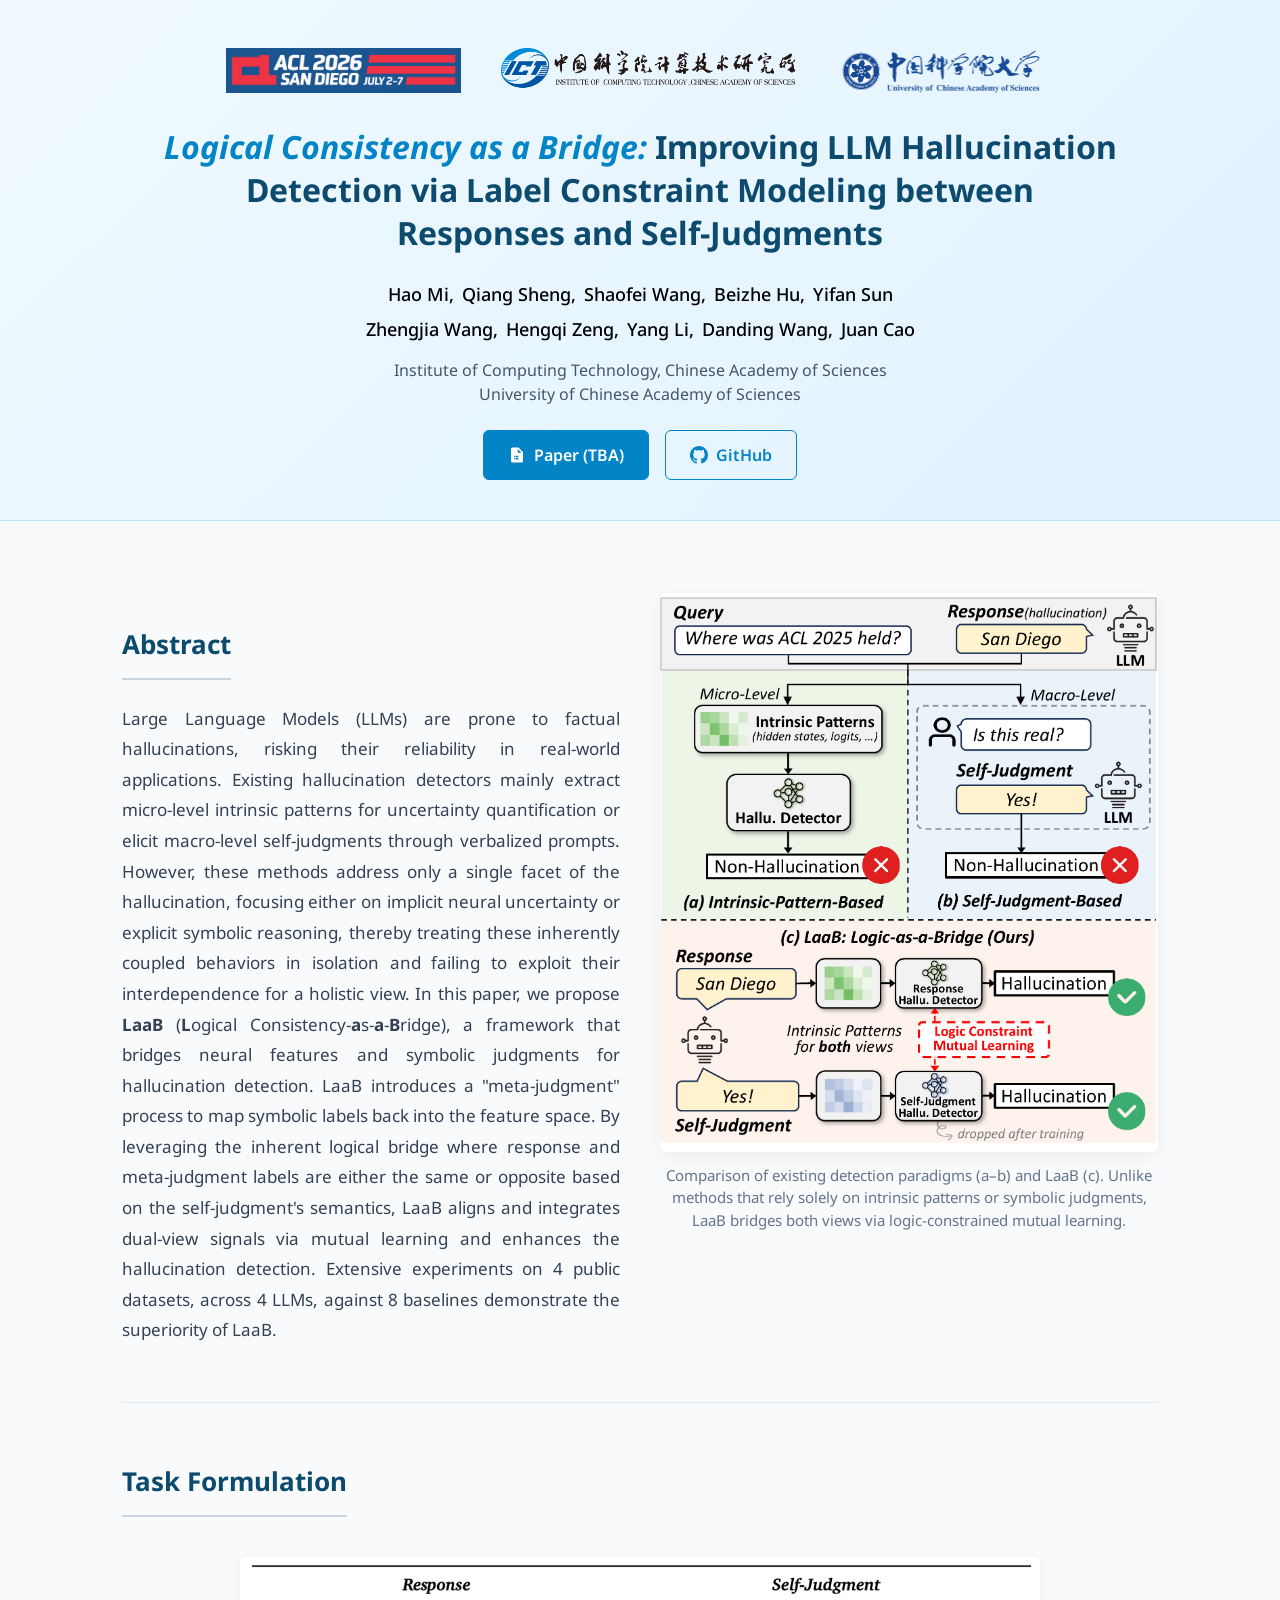
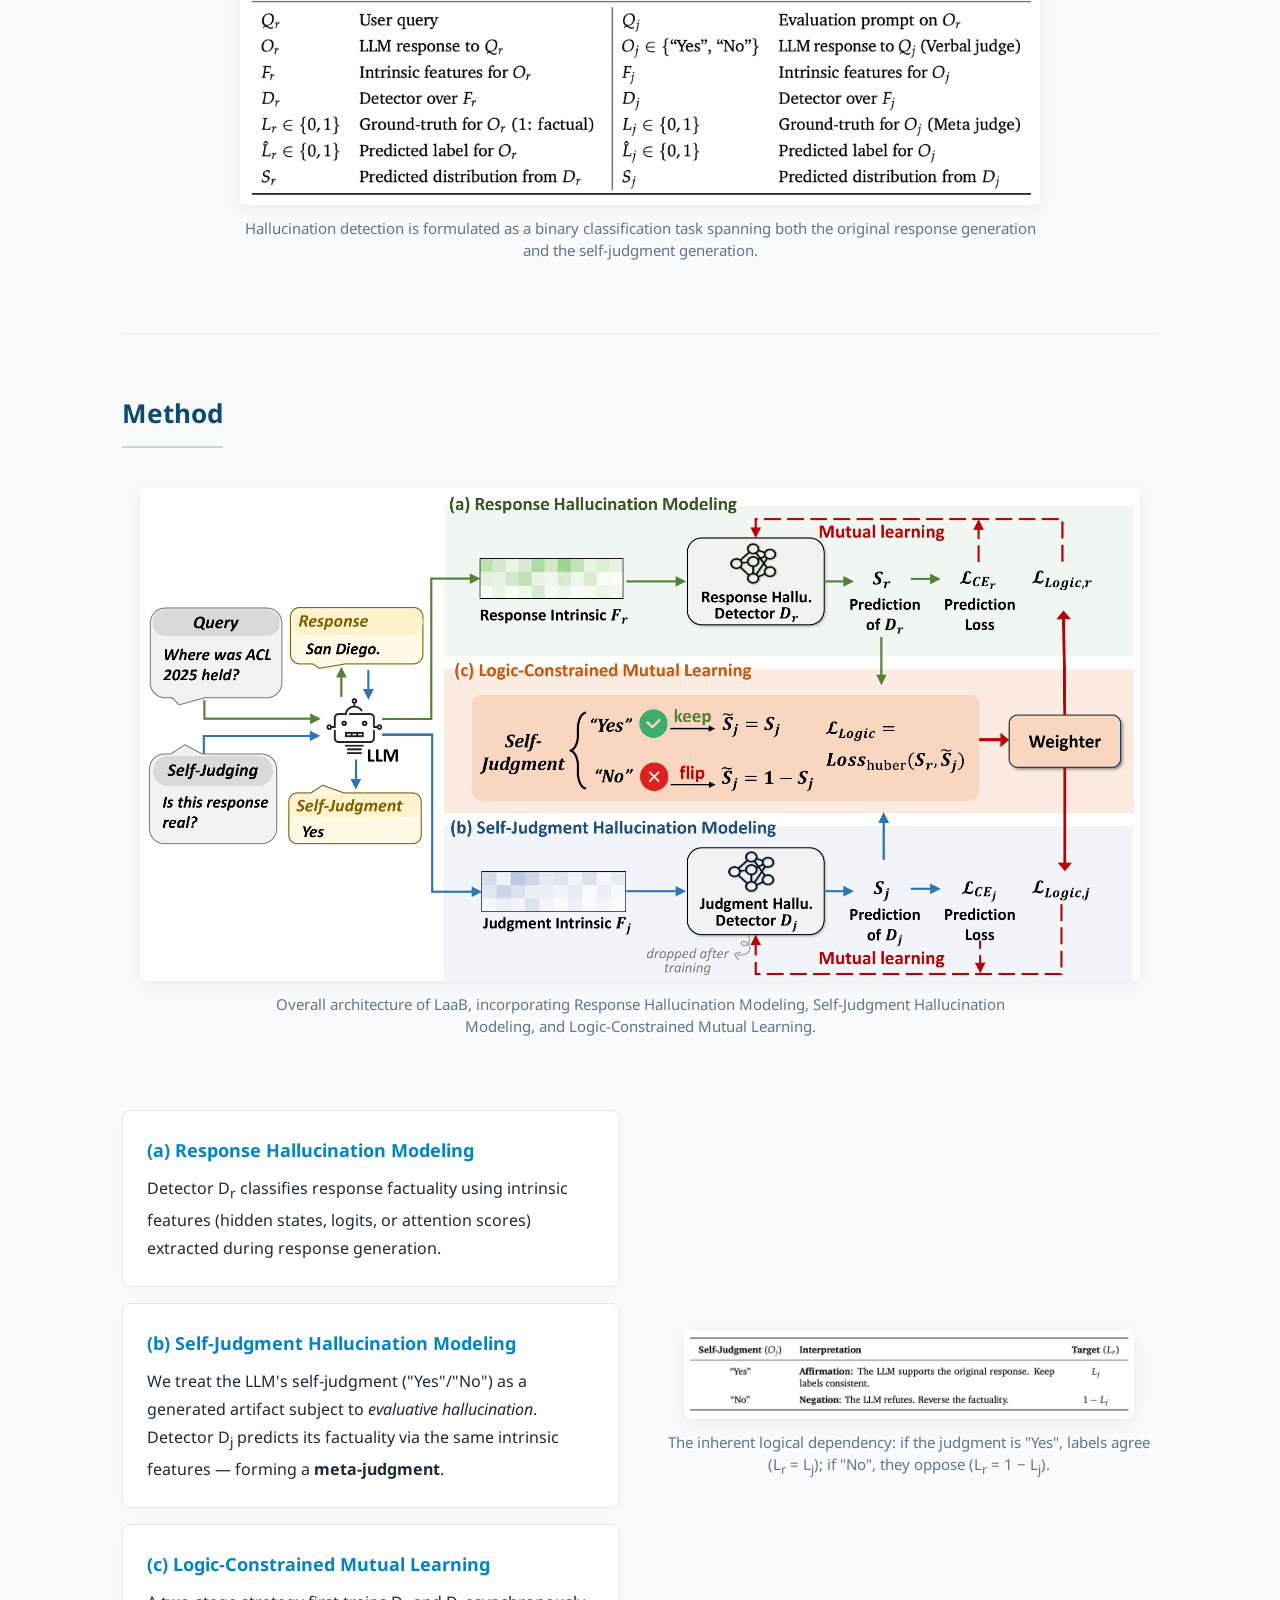
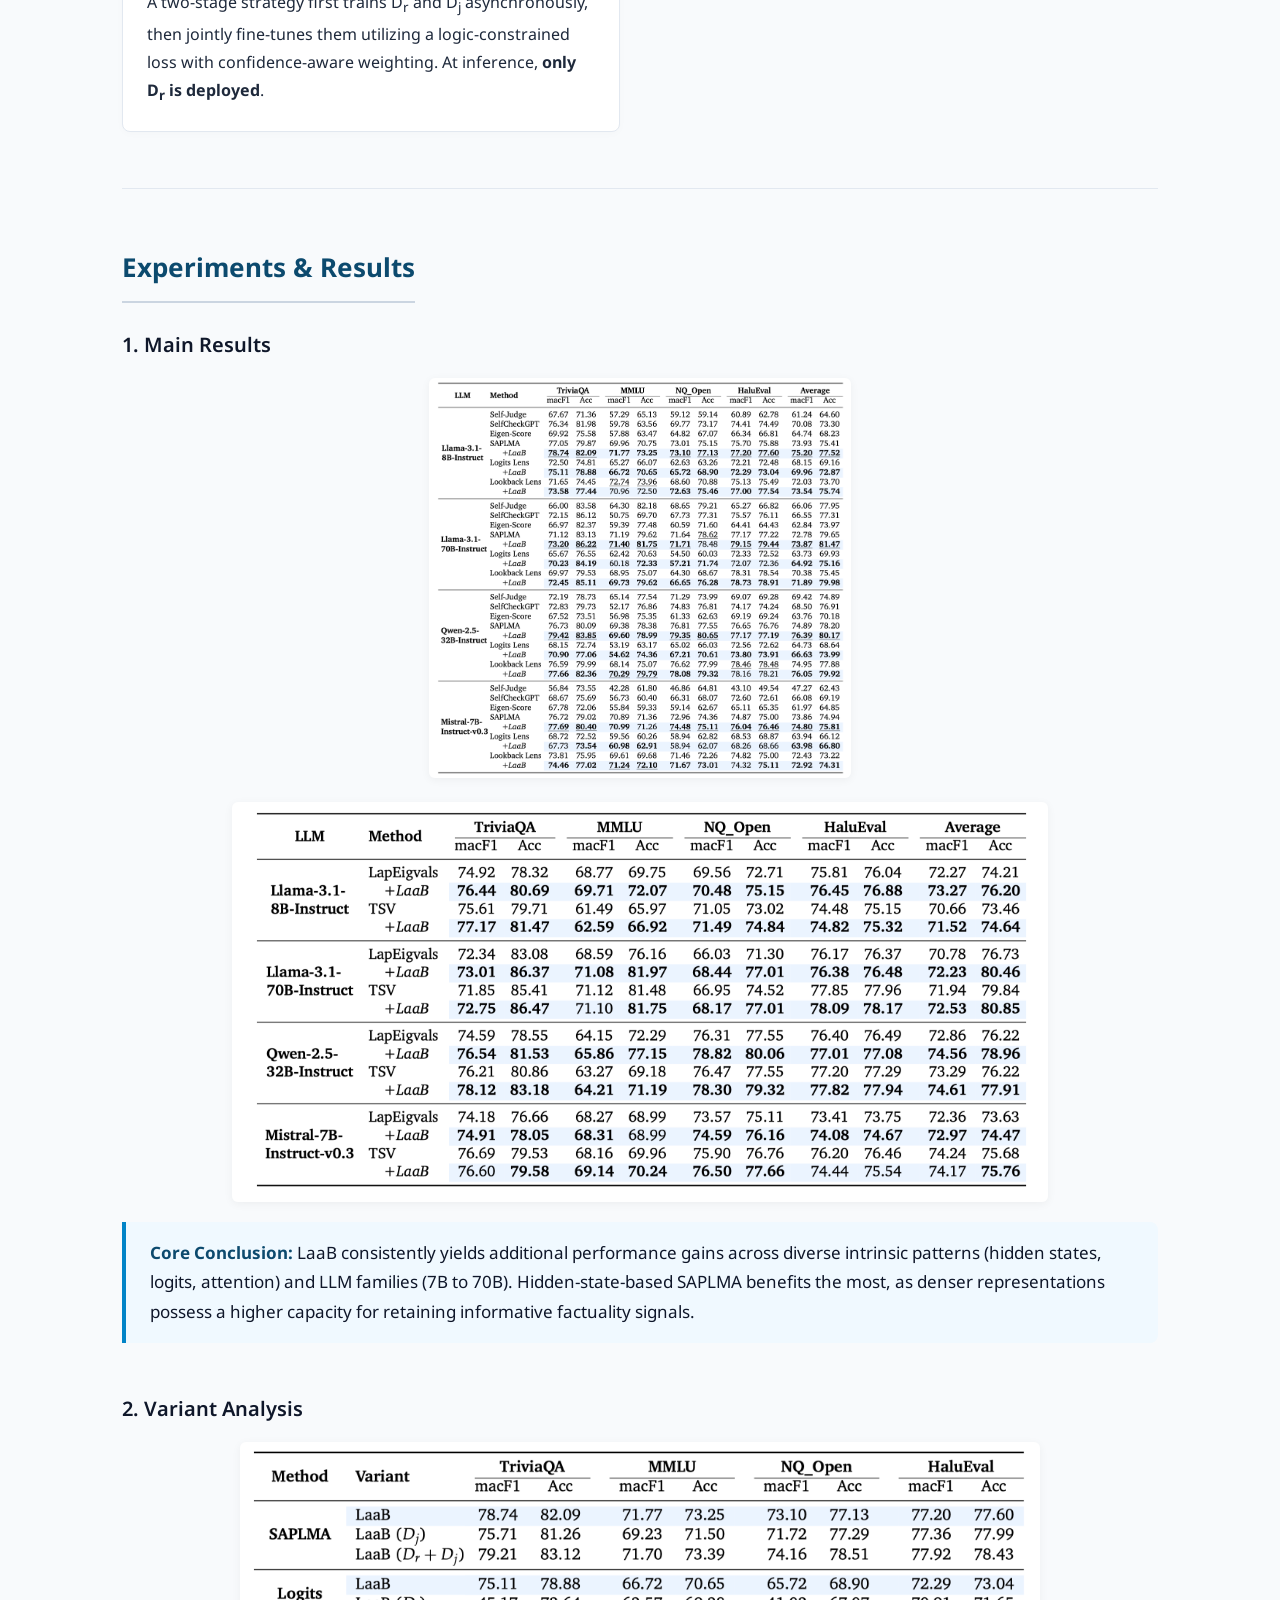
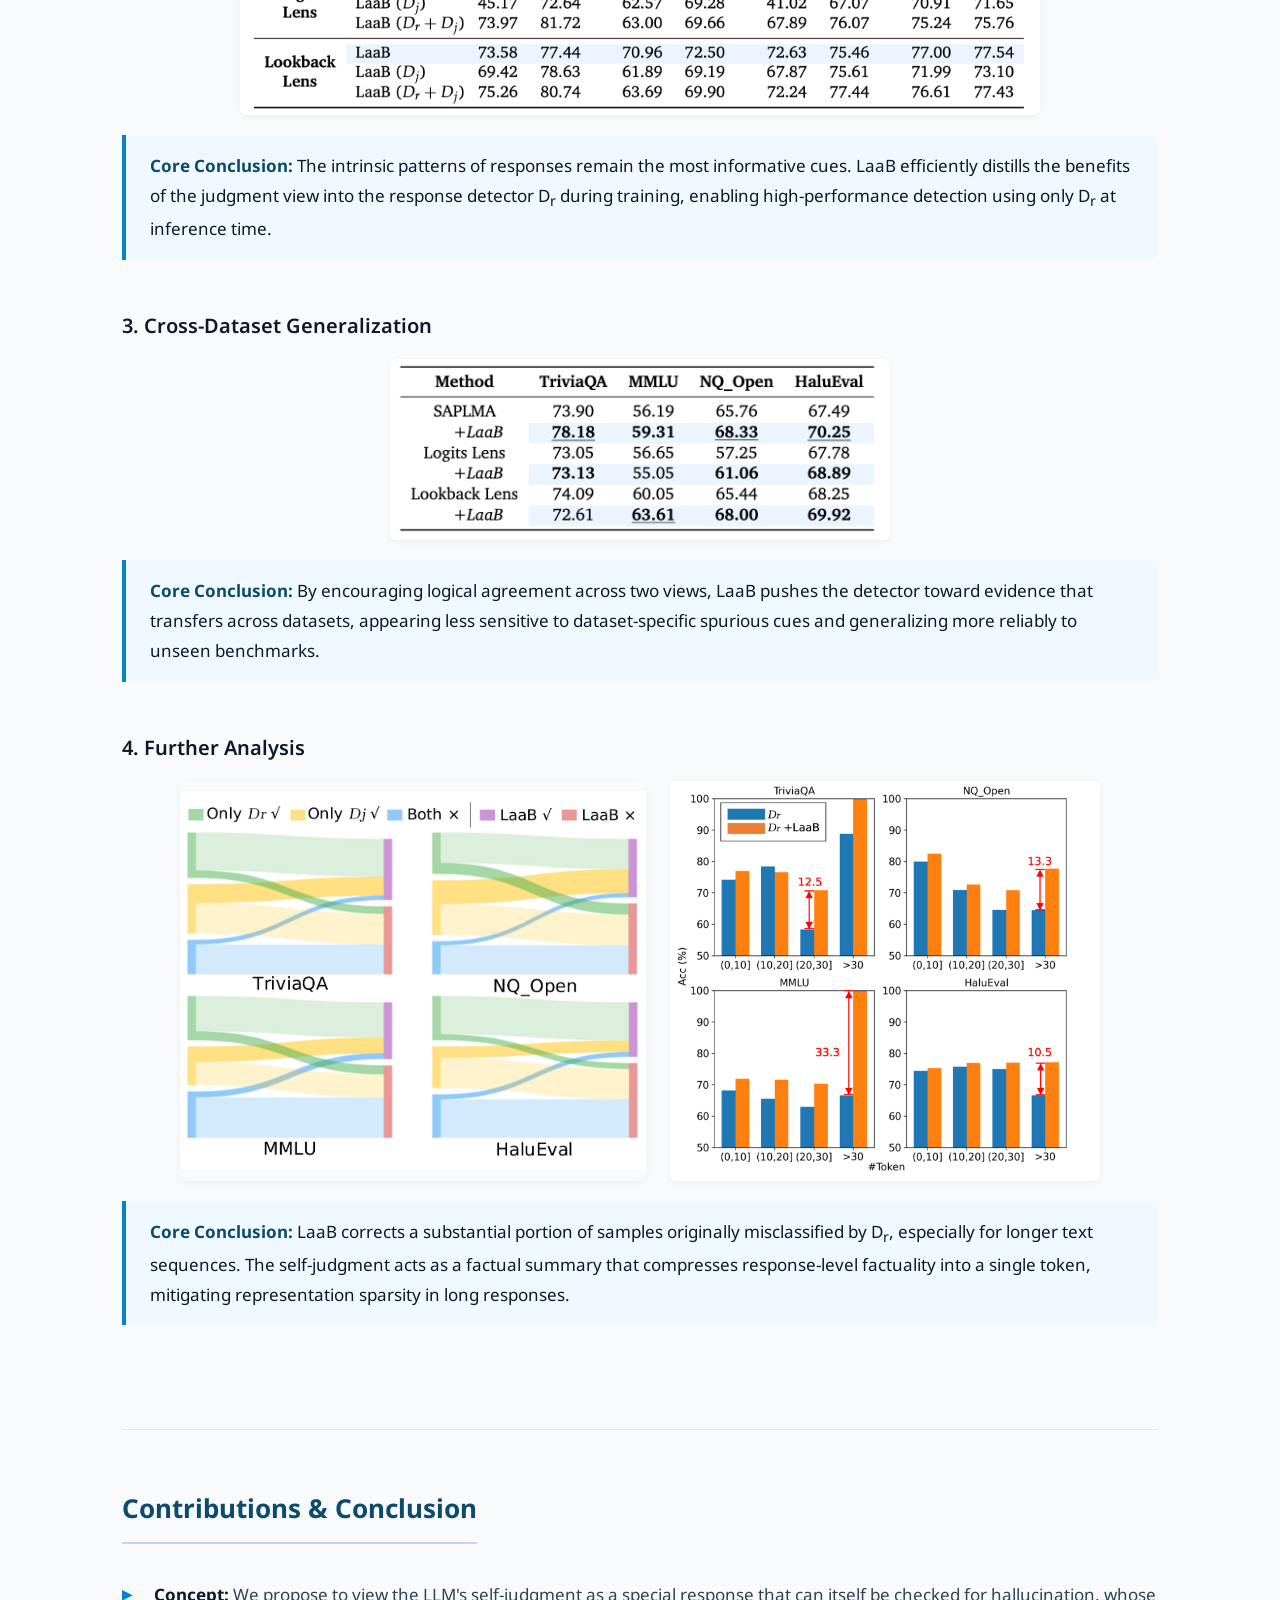
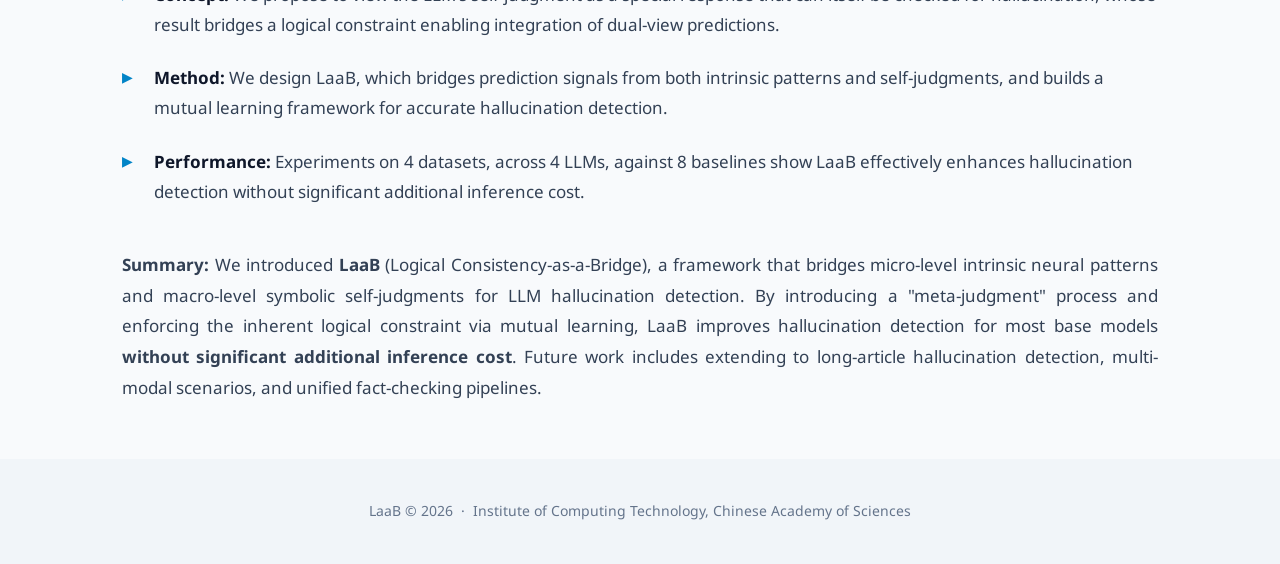
==== commit 9941fc07: "LaaB" ====
--- a/LaaB/index.html
+++ b/LaaB/index.html
@@ -1,589 +1,204 @@
 <!DOCTYPE html>
 <html lang="en">
-
 <head>
   <meta charset="UTF-8">
   <meta name="viewport" content="width=device-width, initial-scale=1.0">
   <title>LaaB – Logical Consistency as a Bridge</title>
-  <meta name="description"
-    content="Project page for LaaB: Improving LLM Hallucination Detection via Label Constraint Modeling between Responses and Self-Judgments. ACL 2026 Main Conference.">
-  <link rel="icon"
-    href="data:image/svg+xml,<svg xmlns='http://www.w3.org/2000/svg' viewBox='0 0 100 100'><text y='.9em' font-size='90'>🌉</text></svg>">
-  <link href="https://fonts.googleapis.com/css2?family=Noto+Sans:wght@400;600;700&display=swap" rel="stylesheet">
+  <meta name="description" content="Project page for LaaB: Improving LLM Hallucination Detection via Label Constraint Modeling between Responses and Self-Judgments.">
+  <link rel="icon" href="data:image/svg+xml,<svg xmlns='http://www.w3.org/2000/svg' viewBox='0 0 100 100'><text y='.9em' font-size='90'>🌉</text></svg>">
+  <link href="https://fonts.googleapis.com/css2?family=Noto+Sans:wght@400;500;600;700&display=swap" rel="stylesheet">
   <link rel="stylesheet" href="style.css">
 </head>
-
 <body>
 
-  <!-- ==================== HERO ==================== -->
-  <header class="hero">
-    <div class="container">
-
-      <!-- Logo bar: ACL left, institutions right -->
-      <div class="logo-bar">
-        <img src="static/acl26-logo1.png" alt="ACL 2026">
-        <img src="static/acl26-logo2.jpg" alt="ACL 2026">
-        <img src="static/ict-logo1.png" alt="ICT, CAS">
-        <img src="static/ucas-logo1.png" alt="UCAS">
-      </div>
-
-      <span class="venue-badge">ACL 2026 Main Conference</span>
-      <h1><em>Logical Consistency as a Bridge:</em> Improving LLM Hallucination Detection via Label Constraint Modeling
-        between Responses and Self-Judgments</h1>
-
-      <!-- Authors: 5 + 5 layout, uniform style -->
-      <div class="author-block">
-        <div class="author-row">
-          <a href="https://summerrice.github.io/">Hao Mi</a><span>,&nbsp;</span>
-          <a href="https://sheng-qiang.github.io/">Qiang Sheng</a><span>,&nbsp;</span>
-          <span>Shaofei Wang</span><span>,&nbsp;</span>
-          <a href="https://beanandrew.github.io/">Beizhe Hu</a><span>,&nbsp;</span>
-          <a href="https://scholar.google.com/citations?user=sv7uxi4AAAAJ">Yifan Sun</a>
+<!-- ==================== HERO ==================== -->
+<header class="hero">
+  <div class="container">
+
+    <!-- Logo bar: ACL left, institutions right -->
+    <div class="logo-bar">
+      <img src="static/acl26_logo.png" alt="ACL 2026">
+      <img src="static/ict_logo.png" alt="ICT, CAS">
+      <img src="static/ucas_logo.png" alt="UCAS">
+    </div>
+
+    <h1><em>Logical Consistency as a Bridge:</em> Improving LLM Hallucination Detection via Label Constraint Modeling between Responses and Self-Judgments</h1>
+
+    <!-- Authors: 5 + 5 layout, uniform black style -->
+    <div class="author-block">
+      <div class="author-row">
+        <a href="https://summerrice.github.io/" class="author-sep">Hao Mi</a>
+        <a href="https://sheng-qiang.github.io/" class="author-sep">Qiang Sheng</a>
+        <span class="author-sep">Shaofei Wang</span>
+        <a href="https://beanandrew.github.io/" class="author-sep">Beizhe Hu</a>
+        <a href="https://scholar.google.com/citations?user=sv7uxi4AAAAJ" class="author-sep">Yifan Sun</a>
+      </div>
+      <div class="author-row">
+        <a href="https://zhengjiawa.github.io/" class="author-sep">Zhengjia Wang</a>
+        <span class="author-sep">Hengqi Zeng</span>
+        <a href="https://liesy.github.io/" class="author-sep">Yang Li</a>
+        <a href="https://scholar.google.com/citations?user=hGZwK0cAAAAJ" class="author-sep">Danding Wang</a>
+        <a href="https://scholar.google.com/citations?user=fSBdNg0AAAAJ">Juan Cao</a>
+      </div>
+    </div>
+
+    <p class="affiliation">Institute of Computing Technology, Chinese Academy of Sciences<br>University of Chinese Academy of Sciences</p>
+
+    <div class="btn-row">
+      <a class="btn" href="#">
+        <svg viewBox="0 0 24 24"><path d="M14 2H6a2 2 0 00-2 2v16a2 2 0 002 2h12a2 2 0 002-2V8l-6-6zm-1 2l5 5h-5V4zm-3 9h4v2h-4v-2zm0 3h4v2h-4v-2zm-2-3h1v2H8v-2zm0 3h1v2H8v-2z"/></svg>
+        Paper (TBA)
+      </a>
+      <a class="btn btn-outline" href="https://github.com/ICTMCG/LaaB" target="_blank">
+        <svg viewBox="0 0 16 16"><path d="M8 0C3.58 0 0 3.58 0 8c0 3.54 2.29 6.53 5.47 7.59.4.07.55-.17.55-.38 0-.19-.01-.82-.01-1.49-2.01.37-2.53-.49-2.69-.94-.09-.23-.48-.94-.82-1.13-.28-.15-.68-.52-.01-.53.63-.01 1.08.58 1.23.82.72 1.21 1.87.87 2.33.66.07-.52.28-.87.51-1.07-1.78-.2-3.64-.89-3.64-3.95 0-.87.31-1.59.82-2.15-.08-.2-.36-1.02.08-2.12 0 0 .67-.21 2.2.82.64-.18 1.32-.27 2-.27.68 0 1.36.09 2 .27 1.53-1.04 2.2-.82 2.2-.82.44 1.1.16 1.92.08 2.12.51.56.82 1.27.82 2.15 0 3.07-1.87 3.75-3.65 3.95.29.25.54.73.54 1.48 0 1.07-.01 1.93-.01 2.2 0 .21.15.46.55.38A8.013 8.013 0 0016 8c0-4.42-3.58-8-8-8z"/></svg>
+        GitHub
+      </a>
+    </div>
+  </div>
+</header>
+
+<main class="container">
+
+<!-- ==================== ABSTRACT ==================== -->
+<section>
+  <div class="split-layout">
+    <div class="text-content">
+      <h2><br>Abstract</h2>
+      <div class="abstract-box">
+        Large Language Models (LLMs) are prone to factual hallucinations, risking their reliability in real-world applications.
+        Existing hallucination detectors mainly extract micro-level intrinsic patterns for uncertainty quantification or elicit macro-level self-judgments through verbalized prompts.
+        However, these methods address only a single facet of the hallucination, focusing either on implicit neural uncertainty or explicit symbolic reasoning, thereby treating these inherently coupled behaviors in isolation and failing to exploit their interdependence for a holistic view.
+        In this paper, we propose <strong>LaaB</strong> (<strong>L</strong>ogical Consistency-<strong>a</strong>s-<strong>a</strong>-<strong>B</strong>ridge), a framework that bridges neural features and symbolic judgments for hallucination detection.
+        LaaB introduces a "meta-judgment" process to map symbolic labels back into the feature space. By leveraging the inherent logical bridge where response and meta-judgment labels are either the same or opposite based on the self-judgment's semantics, LaaB aligns and integrates dual-view signals via mutual learning and enhances the hallucination detection.
+        Extensive experiments on 4 public datasets, across 4 LLMs, against 8 baselines demonstrate the superiority of LaaB.
+      </div>
+    </div>
+    <div class="image-content">
+      <div class="fig-wrap">
+        <img src="static/motivation.png" alt="Motivation">
+        <p class="fig-caption">Comparison of existing detection paradigms (a–b) and LaaB (c). Unlike methods that rely solely on intrinsic patterns or symbolic judgments, LaaB bridges both views via logic-constrained mutual learning.</p>
+      </div>
+    </div>
+  </div>
+</section>
+
+<!-- ==================== TASK FORMULATION ==================== -->
+<section>
+  <h2>Task Formulation</h2>
+  <div class="fig-wrap">
+    <img src="static/task_form.png" alt="Task Formulation" style="max-width: 800px;">
+    <p class="fig-caption">Hallucination detection is formulated as a binary classification task spanning both the original response generation and the self-judgment generation.</p>
+  </div>
+</section>
+
+<!-- ==================== METHOD ==================== -->
+<section>
+  <h2>Method</h2>
+  
+  <div class="fig-wrap" style="margin-bottom: 40px;">
+    <img src="static/method.png" alt="LaaB Framework" style="max-width: 1000px;">
+    <p class="fig-caption">Overall architecture of LaaB, incorporating Response Hallucination Modeling, Self-Judgment Hallucination Modeling, and Logic-Constrained Mutual Learning.</p>
+  </div>
+
+  <div class="split-layout" style="align-items: center;">
+    <div class="text-content">
+      <div class="method-steps" style="display: block;">
+        <div class="step" style="margin-bottom: 16px;">
+          <div class="step-title">(a) Response Hallucination Modeling</div>
+          Detector D<sub>r</sub> classifies response factuality using intrinsic features (hidden states, logits, or attention scores) extracted during response generation.
         </div>
-        <div class="author-row">
-          <a href="https://zhengjiawa.github.io/">Zhengjia Wang</a><span>,&nbsp;</span>
-          <span>Hengqi Zeng</span><span>,&nbsp;</span>
-          <a href="https://liesy.github.io/">Yang Li</a><span>,&nbsp;</span>
-          <a href="https://scholar.google.com/citations?user=hGZwK0cAAAAJ">Danding Wang</a><span>,&nbsp;</span>
-          <a href="https://scholar.google.com/citations?user=fSBdNg0AAAAJ">Juan Cao</a>
-        </div>
-      </div>
-
-      <p class="affiliation">Institute of Computing Technology, Chinese Academy of Sciences<br>University of Chinese
-        Academy of Sciences</p>
-
-      <div class="btn-row">
-        <a class="btn" href="#">
-          <svg viewBox="0 0 24 24">
-            <path
-              d="M14 2H6a2 2 0 00-2 2v16a2 2 0 002 2h12a2 2 0 002-2V8l-6-6zm-1 2l5 5h-5V4zm-3 9h4v2h-4v-2zm0 3h4v2h-4v-2zm-2-3h1v2H8v-2zm0 3h1v2H8v-2z" />
-          </svg>
-          Paper (TBA)
-        </a>
-        <a class="btn" href="https://github.com/ICTMCG/LaaB" target="_blank">
-          <svg viewBox="0 0 16 16">
-            <path
-              d="M8 0C3.58 0 0 3.58 0 8c0 3.54 2.29 6.53 5.47 7.59.4.07.55-.17.55-.38 0-.19-.01-.82-.01-1.49-2.01.37-2.53-.49-2.69-.94-.09-.23-.48-.94-.82-1.13-.28-.15-.68-.52-.01-.53.63-.01 1.08.58 1.23.82.72 1.21 1.87.87 2.33.66.07-.52.28-.87.51-1.07-1.78-.2-3.64-.89-3.64-3.95 0-.87.31-1.59.82-2.15-.08-.2-.36-1.02.08-2.12 0 0 .67-.21 2.2.82.64-.18 1.32-.27 2-.27.68 0 1.36.09 2 .27 1.53-1.04 2.2-.82 2.2-.82.44 1.1.16 1.92.08 2.12.51.56.82 1.27.82 2.15 0 3.07-1.87 3.75-3.65 3.95.29.25.54.73.54 1.48 0 1.07-.01 1.93-.01 2.2 0 .21.15.46.55.38A8.013 8.013 0 0016 8c0-4.42-3.58-8-8-8z" />
-          </svg>
-          GitHub
-        </a>
-      </div>
-    </div>
-  </header>
-
-  <main class="container">
-
-    <!-- ==================== ABSTRACT ==================== -->
-    <section>
-      <h2>Abstract</h2>
-      <div class="abstract-box">
-        Large Language Models (LLMs) are prone to factual hallucinations, risking their reliability in real-world
-        applications.
-        Existing hallucination detectors mainly extract micro-level intrinsic patterns for uncertainty quantification or
-        elicit macro-level self-judgments through verbalized prompts.
-        However, these methods address only a single facet of the hallucination, focusing either on implicit neural
-        uncertainty or explicit symbolic reasoning, thereby treating these inherently coupled behaviors in isolation and
-        failing to exploit their interdependence for a holistic view.
-        In this paper, we propose <strong>LaaB</strong> (<strong>L</strong>ogical
-        Consistency-<strong>a</strong>s-<strong>a</strong>-<strong>B</strong>ridge), a framework that bridges neural
-        features and symbolic judgments for hallucination detection.
-        LaaB introduces a "meta-judgment" process to map symbolic labels back into the feature space. By leveraging the
-        inherent logical bridge where response and meta-judgment labels are either the same or opposite based on the
-        self-judgment's semantics, LaaB aligns and integrates dual-view signals via mutual learning and enhances the
-        hallucination detection.
-        Extensive experiments on 4 public datasets, across 4 LLMs, against 8 baselines demonstrate the superiority of
-        LaaB.
-      </div>
-
-      <div class="fig-wrap">
-        <img src="static/motivation.png" alt="Motivation" style="max-width:520px">
-        <p class="fig-caption">Comparison of existing detection paradigms (a–b) and LaaB (c). Unlike methods that rely
-          solely on intrinsic patterns or symbolic judgments, LaaB bridges both views via logic-constrained mutual
-          learning.</p>
-      </div>
-    </section>
-
-    <!-- ==================== CONTRIBUTIONS ==================== -->
-    <section>
-      <h2>Contributions</h2>
-      <ul class="contrib-list">
-        <li><strong>Concept:</strong> We propose to view the LLM's self-judgment as a special response that can itself
-          be checked for hallucination, whose result bridges a logical constraint enabling integration of dual-view
-          predictions.</li>
-        <li><strong>Method:</strong> We design LaaB, which bridges prediction signals from both intrinsic patterns and
-          self-judgments, and builds a mutual learning framework for accurate hallucination detection.</li>
-        <li><strong>Performance:</strong> Experiments on 4 datasets, across 4 LLMs, against 8 baselines show LaaB
-          effectively enhances hallucination detection without significant additional inference cost.</li>
-      </ul>
-    </section>
-
-    <!-- ==================== METHOD ==================== -->
-    <section>
-      <h2>Method</h2>
-      <div class="fig-wrap">
-        <img src="static/method.png" alt="LaaB Framework">
-        <p class="fig-caption">Overall architecture of LaaB. (a) Response Hallucination Modeling extracts intrinsic
-          features from the response generation. (b) Self-Judgment Hallucination Modeling introduces a meta-judgment
-          process on the verbal judgment. (c) Logic-Constrained Mutual Learning bridges both views via logical
-          consistency.</p>
-      </div>
-
-      <div class="method-steps">
-        <div class="step">
-          <div class="step-title">(a) Response Hallucination Modeling</div>
-          Detector D<sub>r</sub> classifies response factuality using intrinsic features (hidden states, logits, or
-          attention scores) extracted during response generation.
-        </div>
-        <div class="step">
+        <div class="step" style="margin-bottom: 16px;">
           <div class="step-title">(b) Self-Judgment Hallucination Modeling</div>
-          We treat the LLM's self-judgment ("Yes"/"No") as a generated artifact subject to <em>evaluative
-            hallucination</em>. Detector D<sub>j</sub> predicts its factuality via the same intrinsic features — a
-          <strong>meta-judgment</strong>.
+          We treat the LLM's self-judgment ("Yes"/"No") as a generated artifact subject to <em>evaluative hallucination</em>. Detector D<sub>j</sub> predicts its factuality via the same intrinsic features — forming a <strong>meta-judgment</strong>.
         </div>
         <div class="step">
           <div class="step-title">(c) Logic-Constrained Mutual Learning</div>
-          The inherent logical dependency — if the judgment is "Yes", labels agree (L<sub>r</sub> = L<sub>j</sub>); if
-          "No", they oppose (L<sub>r</sub> = 1 − L<sub>j</sub>) — is enforced via Huber loss with confidence-aware
-          weighting. A two-stage strategy first trains D<sub>r</sub> and D<sub>j</sub> asynchronously, then jointly
-          fine-tunes them. At inference, <strong>only D<sub>r</sub> is deployed</strong>.
+          A two-stage strategy first trains D<sub>r</sub> and D<sub>j</sub> asynchronously, then jointly fine-tunes them utilizing a logic-constrained loss with confidence-aware weighting. At inference, <strong>only D<sub>r</sub> is deployed</strong>.
         </div>
       </div>
-    </section>
-
-    <!-- ==================== RESULTS ==================== -->
-    <section>
-      <h2>Main Results</h2>
-      <p style="margin-bottom:14px">Performance comparison on <strong>4 benchmarks × 4 LLMs × 8 baselines</strong>. Blue
-        rows = LaaB-enhanced. <strong>Bold</strong> = LaaB outperforms its base. <u>Underlined</u> = best in the LLM
-        group.</p>
-
-      <div class="results-scroll">
-        <table class="results">
-          <thead>
-            <tr>
-              <th rowspan="2">LLM</th>
-              <th rowspan="2">Method</th>
-              <th colspan="2">TriviaQA</th>
-              <th colspan="2">MMLU</th>
-              <th colspan="2">NQ_Open</th>
-              <th colspan="2">HaluEval</th>
-              <th colspan="2">Average</th>
-            </tr>
-            <tr>
-              <th>macF1</th>
-              <th>Acc</th>
-              <th>macF1</th>
-              <th>Acc</th>
-              <th>macF1</th>
-              <th>Acc</th>
-              <th>macF1</th>
-              <th>Acc</th>
-              <th>macF1</th>
-              <th>Acc</th>
-            </tr>
-          </thead>
-          <tbody>
-            <tr>
-              <td rowspan="6"><strong>Llama-3.1-8B</strong></td>
-              <td>SAPLMA</td>
-              <td>77.05</td>
-              <td>79.87</td>
-              <td>69.96</td>
-              <td>70.75</td>
-              <td>73.01</td>
-              <td>75.15</td>
-              <td>75.70</td>
-              <td>75.88</td>
-              <td>73.93</td>
-              <td>75.41</td>
-            </tr>
-            <tr class="laab-row">
-              <td>&nbsp;&nbsp;<em>+LaaB</em></td>
-              <td class="bold underline">78.74</td>
-              <td class="bold underline">82.09</td>
-              <td class="bold">71.77</td>
-              <td class="bold">73.25</td>
-              <td class="bold underline">73.10</td>
-              <td class="bold underline">77.13</td>
-              <td class="bold underline">77.20</td>
-              <td class="bold underline">77.60</td>
-              <td class="bold underline">75.20</td>
-              <td class="bold underline">77.52</td>
-            </tr>
-            <tr>
-              <td>Logits Lens</td>
-              <td>72.50</td>
-              <td>74.81</td>
-              <td>65.27</td>
-              <td>66.07</td>
-              <td>62.63</td>
-              <td>63.26</td>
-              <td>72.21</td>
-              <td>72.48</td>
-              <td>68.15</td>
-              <td>69.16</td>
-            </tr>
-            <tr class="laab-row">
-              <td>&nbsp;&nbsp;<em>+LaaB</em></td>
-              <td class="bold">75.11</td>
-              <td class="bold">78.88</td>
-              <td class="bold">66.72</td>
-              <td class="bold">70.65</td>
-              <td class="bold">65.72</td>
-              <td class="bold">68.90</td>
-              <td class="bold">72.29</td>
-              <td class="bold">73.04</td>
-              <td class="bold">69.96</td>
-              <td class="bold">72.87</td>
-            </tr>
-            <tr>
-              <td>Lookback Lens</td>
-              <td>71.65</td>
-              <td>74.45</td>
-              <td class="underline">72.74</td>
-              <td class="underline">73.96</td>
-              <td>68.60</td>
-              <td>70.88</td>
-              <td>75.13</td>
-              <td>75.49</td>
-              <td>72.03</td>
-              <td>73.70</td>
-            </tr>
-            <tr class="laab-row">
-              <td>&nbsp;&nbsp;<em>+LaaB</em></td>
-              <td class="bold">73.58</td>
-              <td class="bold">77.44</td>
-              <td>70.96</td>
-              <td>72.50</td>
-              <td class="bold">72.63</td>
-              <td class="bold">75.46</td>
-              <td class="bold">77.00</td>
-              <td class="bold">77.54</td>
-              <td class="bold">73.54</td>
-              <td class="bold">75.74</td>
-            </tr>
-
-            <tr>
-              <td rowspan="6"><strong>Llama-3.1-70B</strong></td>
-              <td>SAPLMA</td>
-              <td>71.12</td>
-              <td>83.13</td>
-              <td>71.19</td>
-              <td>79.62</td>
-              <td>71.64</td>
-              <td class="underline">78.62</td>
-              <td>77.17</td>
-              <td>77.22</td>
-              <td>72.78</td>
-              <td>79.65</td>
-            </tr>
-            <tr class="laab-row">
-              <td>&nbsp;&nbsp;<em>+LaaB</em></td>
-              <td class="bold underline">73.20</td>
-              <td class="bold underline">86.22</td>
-              <td class="bold underline">71.40</td>
-              <td class="bold underline">81.75</td>
-              <td class="bold underline">71.71</td>
-              <td>78.48</td>
-              <td class="bold underline">79.15</td>
-              <td class="bold underline">79.44</td>
-              <td class="bold underline">73.87</td>
-              <td class="bold underline">81.47</td>
-            </tr>
-            <tr>
-              <td>Logits Lens</td>
-              <td>65.67</td>
-              <td>76.55</td>
-              <td>62.42</td>
-              <td>70.63</td>
-              <td>54.50</td>
-              <td>60.03</td>
-              <td>72.33</td>
-              <td>72.52</td>
-              <td>63.73</td>
-              <td>69.93</td>
-            </tr>
-            <tr class="laab-row">
-              <td>&nbsp;&nbsp;<em>+LaaB</em></td>
-              <td class="bold">70.23</td>
-              <td class="bold">84.19</td>
-              <td>60.18</td>
-              <td class="bold">72.33</td>
-              <td class="bold">57.21</td>
-              <td class="bold">71.74</td>
-              <td>72.07</td>
-              <td>72.36</td>
-              <td class="bold">64.92</td>
-              <td class="bold">75.16</td>
-            </tr>
-            <tr>
-              <td>Lookback Lens</td>
-              <td>69.97</td>
-              <td>79.53</td>
-              <td>68.95</td>
-              <td>75.07</td>
-              <td>64.30</td>
-              <td>68.67</td>
-              <td>78.31</td>
-              <td>78.54</td>
-              <td>70.38</td>
-              <td>75.45</td>
-            </tr>
-            <tr class="laab-row">
-              <td>&nbsp;&nbsp;<em>+LaaB</em></td>
-              <td class="bold">72.45</td>
-              <td class="bold">85.11</td>
-              <td class="bold">69.73</td>
-              <td class="bold">79.62</td>
-              <td class="bold">66.65</td>
-              <td class="bold">76.28</td>
-              <td class="bold">78.73</td>
-              <td class="bold">78.91</td>
-              <td class="bold">71.89</td>
-              <td class="bold">79.98</td>
-            </tr>
-
-            <tr>
-              <td rowspan="6"><strong>Qwen-2.5-32B</strong></td>
-              <td>SAPLMA</td>
-              <td>76.73</td>
-              <td>80.09</td>
-              <td>69.38</td>
-              <td>78.38</td>
-              <td>76.81</td>
-              <td>77.55</td>
-              <td>76.65</td>
-              <td>76.76</td>
-              <td>74.89</td>
-              <td>78.20</td>
-            </tr>
-            <tr class="laab-row">
-              <td>&nbsp;&nbsp;<em>+LaaB</em></td>
-              <td class="bold underline">79.42</td>
-              <td class="bold underline">83.85</td>
-              <td class="bold">69.60</td>
-              <td class="bold">78.99</td>
-              <td class="bold underline">79.35</td>
-              <td class="bold underline">80.65</td>
-              <td class="bold">77.17</td>
-              <td class="bold">77.19</td>
-              <td class="bold underline">76.39</td>
-              <td class="bold underline">80.17</td>
-            </tr>
-            <tr>
-              <td>Logits Lens</td>
-              <td>68.15</td>
-              <td>72.74</td>
-              <td>53.19</td>
-              <td>63.17</td>
-              <td>65.02</td>
-              <td>66.03</td>
-              <td>72.56</td>
-              <td>72.62</td>
-              <td>64.73</td>
-              <td>68.64</td>
-            </tr>
-            <tr class="laab-row">
-              <td>&nbsp;&nbsp;<em>+LaaB</em></td>
-              <td class="bold">70.90</td>
-              <td class="bold">77.06</td>
-              <td class="bold">54.62</td>
-              <td class="bold">74.36</td>
-              <td class="bold">67.21</td>
-              <td class="bold">70.61</td>
-              <td class="bold">73.80</td>
-              <td class="bold">73.91</td>
-              <td class="bold">66.63</td>
-              <td class="bold">73.99</td>
-            </tr>
-            <tr>
-              <td>Lookback Lens</td>
-              <td>76.59</td>
-              <td>79.99</td>
-              <td>68.14</td>
-              <td>75.07</td>
-              <td>76.62</td>
-              <td>77.99</td>
-              <td class="underline">78.46</td>
-              <td class="underline">78.48</td>
-              <td>74.95</td>
-              <td>77.88</td>
-            </tr>
-            <tr class="laab-row">
-              <td>&nbsp;&nbsp;<em>+LaaB</em></td>
-              <td class="bold">77.66</td>
-              <td class="bold">82.36</td>
-              <td class="bold underline">70.29</td>
-              <td class="bold underline">79.79</td>
-              <td class="bold">78.08</td>
-              <td class="bold">79.32</td>
-              <td>78.16</td>
-              <td>78.21</td>
-              <td class="bold">76.05</td>
-              <td class="bold">79.92</td>
-            </tr>
-
-            <tr>
-              <td rowspan="6"><strong>Mistral-7B</strong></td>
-              <td>SAPLMA</td>
-              <td>76.72</td>
-              <td>79.02</td>
-              <td>70.89</td>
-              <td>71.36</td>
-              <td>72.96</td>
-              <td>74.36</td>
-              <td>74.87</td>
-              <td>75.00</td>
-              <td>73.86</td>
-              <td>74.94</td>
-            </tr>
-            <tr class="laab-row">
-              <td>&nbsp;&nbsp;<em>+LaaB</em></td>
-              <td class="bold underline">77.69</td>
-              <td class="bold underline">80.40</td>
-              <td class="bold">70.99</td>
-              <td>71.26</td>
-              <td class="bold underline">74.48</td>
-              <td class="bold underline">75.11</td>
-              <td class="bold underline">76.04</td>
-              <td class="bold underline">76.46</td>
-              <td class="bold underline">74.80</td>
-              <td class="bold underline">75.81</td>
-            </tr>
-            <tr>
-              <td>Logits Lens</td>
-              <td>68.72</td>
-              <td>72.52</td>
-              <td>59.56</td>
-              <td>60.26</td>
-              <td>58.94</td>
-              <td>62.82</td>
-              <td>68.53</td>
-              <td>68.87</td>
-              <td>63.94</td>
-              <td>66.12</td>
-            </tr>
-            <tr class="laab-row">
-              <td>&nbsp;&nbsp;<em>+LaaB</em></td>
-              <td>67.73</td>
-              <td class="bold">73.54</td>
-              <td class="bold">60.98</td>
-              <td class="bold">62.91</td>
-              <td>58.94</td>
-              <td>62.07</td>
-              <td>68.26</td>
-              <td>68.66</td>
-              <td class="bold">63.98</td>
-              <td class="bold">66.80</td>
-            </tr>
-            <tr>
-              <td>Lookback Lens</td>
-              <td>73.81</td>
-              <td>75.95</td>
-              <td>69.61</td>
-              <td>69.68</td>
-              <td>71.46</td>
-              <td>72.26</td>
-              <td>74.82</td>
-              <td>75.00</td>
-              <td>72.43</td>
-              <td>73.22</td>
-            </tr>
-            <tr class="laab-row">
-              <td>&nbsp;&nbsp;<em>+LaaB</em></td>
-              <td class="bold">74.46</td>
-              <td class="bold">77.02</td>
-              <td class="bold underline">71.24</td>
-              <td class="bold underline">72.10</td>
-              <td class="bold">71.67</td>
-              <td class="bold">73.01</td>
-              <td>74.32</td>
-              <td class="bold">75.11</td>
-              <td class="bold">72.92</td>
-              <td class="bold">74.31</td>
-            </tr>
-          </tbody>
-        </table>
-      </div>
-    </section>
-
-    <!-- ==================== FINDINGS ==================== -->
-    <section>
-      <h2>Key Findings</h2>
-      <div class="finding">
-        <strong>1) Consistent improvement across diverse intrinsic patterns and LLM families.</strong> LaaB enhances
-        detection when applied to hidden states (SAPLMA), logits (Logits Lens), and attention patterns (Lookback Lens),
-        across model scales from 7B to 70B and architectures including LLaMA, Qwen, and Mistral.
-      </div>
-      <div class="finding">
-        <strong>2) Hidden-state-based SAPLMA benefits most from LaaB.</strong> Denser hidden-state representations carry
-        more informative factuality signals, yielding the best results under LaaB enhancement in the majority of
-        settings.
-      </div>
-      <div class="finding">
-        <strong>3) Intrinsic patterns outperform self-judgments and sampling-based methods.</strong> Detectors
-        leveraging internal model representations encode richer factuality signals than discrete token-level outputs,
-        and LaaB's mutual learning provides an effective mechanism for exploiting them.
-      </div>
-    </section>
-
-    <!-- ==================== ANALYSIS ==================== -->
-    <section>
-      <h2>Further Analysis</h2>
-      <div class="analysis-grid">
-        <div class="fig-wrap">
-          <img src="static/sangji.png" alt="Sankey Diagram">
-          <p class="fig-caption">Prediction correctness transitions before and after applying LaaB. A substantial
-            portion of previously wrong predictions are corrected.</p>
-        </div>
-        <div class="fig-wrap">
-          <img src="static/length_analysis.png" alt="Length Analysis">
-          <p class="fig-caption">LaaB brings greater accuracy improvement for longer responses, suggesting self-judgment
-            compresses factuality into a single token, mitigating sparsity.</p>
-        </div>
-      </div>
-    </section>
-
-    <!-- ==================== CONCLUSION ==================== -->
-    <section>
-      <h2>Conclusion</h2>
-      <p>
-        We introduced <strong>LaaB</strong> (Logical Consistency-as-a-Bridge), a framework that bridges micro-level
-        intrinsic neural patterns and macro-level symbolic self-judgments for LLM hallucination detection. By
-        introducing a "meta-judgment" process and enforcing the inherent logical constraint via mutual learning, LaaB
-        improves hallucination detection for most base models <strong>without significant additional inference
-          cost</strong> — only D<sub>r</sub> is deployed at test time.
-      </p>
-      <p style="margin-top:14px">
-        <strong>Future Work:</strong> (1) Extending LaaB for long-article hallucination detection; (2) Multi-modal
-        scenarios; (3) Unified framework integrating LaaB with fact-checking pipelines.
-      </p>
-    </section>
-
-    <!-- ==================== CITATION ==================== -->
-    <section>
-      <h2>Citation</h2>
-      <pre class="cite">@inproceedings{mi2026laab,
-  title={Logical Consistency as a Bridge: Improving LLM Hallucination
-         Detection via Label Constraint Modeling between Responses
-         and Self-Judgments},
-  author={Mi, Hao and Sheng, Qiang and Wang, Shaofei and Hu, Beizhe
-          and Sun, Yifan and Wang, Zhengjia and Zeng, Hengqi
-          and Li, Yang and Wang, Danding and Cao, Juan},
-  booktitle={Proceedings of the 64th Annual Meeting of the
-             Association for Computational Linguistics (ACL)},
-  year={2026}
-}</pre>
-    </section>
-
-  </main>
-
-  <footer>
-    <div class="container">
-      LaaB &copy; 2026 &nbsp;·&nbsp; Institute of Computing Technology, Chinese Academy of Sciences
-    </div>
-  </footer>
+    </div>
+    <div class="image-content">
+      <div class="fig-wrap">
+        <img src="static/logic.png" alt="Logic Constraints" style="max-width: 450px;">
+        <p class="fig-caption">The inherent logical dependency: if the judgment is "Yes", labels agree (L<sub>r</sub> = L<sub>j</sub>); if "No", they oppose (L<sub>r</sub> = 1 − L<sub>j</sub>).</p>
+      </div>
+    </div>
+  </div>
+</section>
+
+<!-- ==================== EXPERIMENTS ==================== -->
+<section>
+  <h2>Experiments & Results</h2>
+
+  <!-- Main Results -->
+  <div class="exp-block">
+    <h3>1. Main Results</h3>
+    <div class="exp-images">
+      <img src="static/results-main.png" alt="Main Results 1">
+      <img src="static/results-main2.png" alt="Main Results 2">
+    </div>
+    <div class="conclusion-box">
+      <strong>Core Conclusion:</strong> LaaB consistently yields additional performance gains across diverse intrinsic patterns (hidden states, logits, attention) and LLM families (7B to 70B). Hidden-state-based SAPLMA benefits the most, as denser representations possess a higher capacity for retaining informative factuality signals.
+    </div>
+  </div>
+
+  <!-- Variant Analysis -->
+  <div class="exp-block">
+    <h3>2. Variant Analysis</h3>
+    <div class="exp-images">
+      <img src="static/results-variant.png" alt="Variant Analysis Results" style="max-width: 800px;">
+    </div>
+    <div class="conclusion-box">
+      <strong>Core Conclusion:</strong> The intrinsic patterns of responses remain the most informative cues. LaaB efficiently distills the benefits of the judgment view into the response detector D<sub>r</sub> during training, enabling high-performance detection using only D<sub>r</sub> at inference time.
+    </div>
+  </div>
+
+  <!-- Cross-Dataset Generalization -->
+  <div class="exp-block">
+    <h3>3. Cross-Dataset Generalization</h3>
+    <div class="exp-images">
+      <img src="static/results-crossdata.png" alt="Cross-Dataset Generalization Results" style="max-width: 500px;">
+    </div>
+    <div class="conclusion-box">
+      <strong>Core Conclusion:</strong> By encouraging logical agreement across two views, LaaB pushes the detector toward evidence that transfers across datasets, appearing less sensitive to dataset-specific spurious cues and generalizing more reliably to unseen benchmarks.
+    </div>
+  </div>
+
+  <!-- Further Analysis -->
+  <div class="exp-block">
+    <h3>4. Further Analysis</h3>
+    <div class="exp-images">
+      <img src="static/sangji.png" alt="Sankey Diagram" style="max-width: 45%;">
+      <img src="static/length-analysis.png" alt="Length Analysis" style="max-width: 45%;">
+    </div>
+    <div class="conclusion-box">
+      <strong>Core Conclusion:</strong> LaaB corrects a substantial portion of samples originally misclassified by D<sub>r</sub>, especially for longer text sequences. The self-judgment acts as a factual summary that compresses response-level factuality into a single token, mitigating representation sparsity in long responses.
+    </div>
+  </div>
+
+</section>
+
+<!-- ==================== CONTRIBUTIONS & CONCLUSION ==================== -->
+<section>
+  <h2>Contributions & Conclusion</h2>
+  <ul class="contrib-list" style="margin-bottom: 32px;">
+    <li><strong>Concept:</strong> We propose to view the LLM's self-judgment as a special response that can itself be checked for hallucination, whose result bridges a logical constraint enabling integration of dual-view predictions.</li>
+    <li><strong>Method:</strong> We design LaaB, which bridges prediction signals from both intrinsic patterns and self-judgments, and builds a mutual learning framework for accurate hallucination detection.</li>
+    <li><strong>Performance:</strong> Experiments on 4 datasets, across 4 LLMs, against 8 baselines show LaaB effectively enhances hallucination detection without significant additional inference cost.</li>
+  </ul>
+  
+  <div class="abstract-box" style="border-left-color: #0ea5e9;">
+    <strong>Summary:</strong> We introduced <strong>LaaB</strong> (Logical Consistency-as-a-Bridge), a framework that bridges micro-level intrinsic neural patterns and macro-level symbolic self-judgments for LLM hallucination detection. By introducing a "meta-judgment" process and enforcing the inherent logical constraint via mutual learning, LaaB improves hallucination detection for most base models <strong>without significant additional inference cost</strong>. Future work includes extending to long-article hallucination detection, multi-modal scenarios, and unified fact-checking pipelines.
+  </div>
+</section>
+
+</main>
+
+<footer>
+  <div class="container">
+    LaaB &copy; 2026 &nbsp;·&nbsp; Institute of Computing Technology, Chinese Academy of Sciences
+  </div>
+</footer>
 
 </body>
-
 </html>
--- a/LaaB/style.css
+++ b/LaaB/style.css
@@ -1,87 +1,81 @@
 /* ===== Base ===== */
 *{margin:0;padding:0;box-sizing:border-box}
-body{font-family:'Noto Sans','Segoe UI',system-ui,sans-serif;color:#1a1a2e;background:#fafbfe;line-height:1.75;font-size:16px}
-a{color:#2563eb;text-decoration:none}
+body{font-family:'Noto Sans','Segoe UI',system-ui,sans-serif;color:#1e293b;background:#f8fafc;line-height:1.75;font-size:17px}
+a{color:#0284c7;text-decoration:none;transition:0.2s}
 a:hover{text-decoration:underline}
-img{max-width:100%;height:auto}
+img{max-width:100%;height:auto;display:block}
 
 /* ===== Layout ===== */
-.container{max-width:1000px;margin:0 auto;padding:0 28px}
+.container{max-width:1100px;margin:0 auto;padding:0 32px}
 
 /* ===== Hero ===== */
-.hero{text-align:center;padding:48px 0 40px;background:linear-gradient(135deg,#e8f0fe 0%,#f3e8ff 100%)}
+.hero{text-align:center;padding:48px 0 40px;background:linear-gradient(135deg,#f0f9ff 0%,#e0f2fe 100%);border-bottom:1px solid #bae6fd}
 
 /* Logo bar */
-.logo-bar{display:flex;justify-content:center;align-items:center;gap:28px;margin-bottom:24px;flex-wrap:wrap}
-.logo-bar img{height:52px;object-fit:contain}
-
-/* Venue badge */
-.venue-badge{display:inline-block;background:#2563eb;color:#fff;font-size:14px;font-weight:700;padding:6px 22px;border-radius:20px;letter-spacing:.5px;margin-bottom:20px}
+.logo-bar{display:flex;justify-content:center;align-items:center;gap:40px;margin-bottom:32px;flex-wrap:wrap}
+.logo-bar img{height:45px;object-fit:contain}
 
 /* Title */
-.hero h1{font-size:27px;font-weight:700;line-height:1.4;max-width:840px;margin:0 auto 22px}
-.hero h1 em{font-style:italic;color:#6d28d9}
+.hero h1{font-size:32px;font-weight:700;line-height:1.35;max-width:960px;margin:0 auto 24px;color:#0c4a6e}
+.hero h1 em{font-style:italic;color:#0284c7}
 
-/* Authors — uniform style */
-.author-block{margin-bottom:8px}
-.author-row{display:flex;justify-content:center;flex-wrap:wrap;gap:4px 6px;margin-bottom:2px}
-.author-row a,.author-row span{color:#444;font-size:16px;font-weight:400;text-decoration:none}
-.author-row a:hover{text-decoration:underline;color:#2563eb}
+/* Authors — uniform black style, larger */
+.author-block{margin-bottom:12px}
+.author-row{display:flex;justify-content:center;flex-wrap:wrap;gap:6px 8px;margin-bottom:4px}
+.author-row a,.author-row span{color:#000000;font-size:18px;font-weight:500;text-decoration:none}
+.author-row a:hover{color:#0284c7}
 .author-sep::after{content:","}
 .author-sep:last-child::after{content:""}
 
 /* Affiliation */
-.affiliation{font-size:14px;color:#555;margin-bottom:20px;line-height:1.5}
+.affiliation{font-size:16px;color:#475569;margin-bottom:24px;line-height:1.5}
 
 /* Buttons */
-.btn-row{display:flex;justify-content:center;gap:14px;flex-wrap:wrap;margin-top:10px}
-.btn{display:inline-flex;align-items:center;gap:7px;padding:9px 22px;border-radius:8px;font-size:15px;font-weight:600;border:1.5px solid #2563eb;color:#2563eb;transition:.2s}
-.btn:hover{background:#2563eb;color:#fff;text-decoration:none}
+.btn-row{display:flex;justify-content:center;gap:16px;flex-wrap:wrap;margin-top:12px}
+.btn{display:inline-flex;align-items:center;gap:8px;padding:10px 24px;border-radius:6px;font-size:16px;font-weight:600;background:#0284c7;color:#fff;border:1px solid #0284c7;transition:.2s}
+.btn:hover{background:#0369a1;border-color:#0369a1;color:#fff;text-decoration:none}
+.btn.btn-outline{background:transparent;color:#0284c7}
+.btn.btn-outline:hover{background:#f0f9ff}
 .btn svg{width:18px;height:18px;fill:currentColor}
 
 /* ===== Sections ===== */
-section{padding:44px 0}
-section h2{font-size:24px;font-weight:700;margin-bottom:18px;padding-bottom:8px;border-bottom:2px solid #e5e7eb}
+section{padding:56px 0;border-bottom:1px solid #e2e8f0}
+section:last-child{border-bottom:none}
+section h2{font-size:26px;font-weight:700;margin-bottom:24px;padding-bottom:10px;border-bottom:2px solid #cbd5e1;color:#0c4a6e;display:inline-block}
+
+/* Two column layout */
+.split-layout{display:flex;align-items:flex-start;gap:40px;flex-wrap:wrap}
+.split-layout > .text-content{flex:1;min-width:300px}
+.split-layout > .image-content{flex:1;min-width:300px;display:flex;flex-direction:column;align-items:center}
 
 /* Abstract box */
-.abstract-box{background:linear-gradient(135deg,#eff6ff,#f5f3ff);border-left:4px solid #6d28d9;padding:20px 26px;border-radius:0 10px 10px 0;font-size:16px;line-height:1.8}
+.abstract-box{font-size:17px;line-height:1.8;text-align:justify;color:#334155}
 
 /* Figures */
-.fig-wrap{text-align:center;margin:28px 0}
-.fig-wrap img{border-radius:8px;box-shadow:0 2px 12px rgba(0,0,0,.08)}
-.fig-caption{font-size:14px;color:#666;margin-top:10px;max-width:780px;margin-left:auto;margin-right:auto;line-height:1.6}
+.fig-wrap{text-align:center;margin:16px 0;width:100%}
+.fig-wrap img{border-radius:6px;box-shadow:0 4px 16px rgba(0,0,0,.06);margin:0 auto}
+.fig-caption{font-size:15px;color:#64748b;margin-top:12px;max-width:800px;margin-left:auto;margin-right:auto;line-height:1.5}
+
+/* Experiment Block */
+.exp-block{margin-bottom:48px}
+.exp-block h3{font-size:20px;color:#0f172a;margin-bottom:16px;font-weight:600}
+.exp-images{display:flex;gap:24px;justify-content:center;flex-wrap:wrap;margin-bottom:20px}
+.exp-images img{max-height:400px;object-fit:contain;border-radius:6px;box-shadow:0 2px 10px rgba(0,0,0,.05)}
+
+/* Conclusion Box */
+.conclusion-box{background:#f0f9ff;border-left:4px solid #0284c7;padding:16px 24px;border-radius:0 8px 8px 0;font-size:17px;color:#0f172a}
+.conclusion-box strong{color:#0c4a6e}
 
 /* Contribution list */
 .contrib-list{list-style:none;padding:0}
-.contrib-list li{padding:12px 0 12px 30px;position:relative;font-size:16px}
-.contrib-list li::before{content:"✦";position:absolute;left:0;color:#6d28d9;font-size:15px}
-.contrib-list li strong{color:#1e3a5f}
+.contrib-list li{padding:12px 0 12px 32px;position:relative;font-size:17px;color:#334155}
+.contrib-list li::before{content:"▶";position:absolute;left:0;color:#0284c7;font-size:14px;top:14px}
+.contrib-list li strong{color:#0f172a}
 
 /* Method steps */
-.method-steps{display:flex;flex-direction:column;gap:16px;margin-top:18px}
-.step{background:#f8fafc;border:1px solid #e5e7eb;border-radius:10px;padding:18px 22px;font-size:16px}
-.step-title{font-weight:700;color:#6d28d9;margin-bottom:6px;font-size:17px}
-
-/* Results table */
-.results-scroll{overflow-x:auto;margin:18px 0}
-table.results{width:100%;border-collapse:collapse;font-size:14px;min-width:720px}
-table.results th{background:#f1f5f9;padding:9px 7px;text-align:center;font-weight:700;border-bottom:2px solid #cbd5e1}
-table.results td{padding:8px 7px;text-align:center;border-bottom:1px solid #e5e7eb}
-table.results tr.laab-row{background:#ecf4ff}
-table.results td:first-child,table.results th:first-child{text-align:left;padding-left:14px}
-table.results .bold{font-weight:700}
-table.results .underline{text-decoration:underline}
-
-/* Findings */
-.finding{background:#f8fafc;border-radius:10px;padding:18px 22px;margin:12px 0;border-left:3px solid #2563eb;font-size:16px}
-.finding strong{color:#1e3a5f}
-
-/* Analysis figs */
-.analysis-grid{display:grid;grid-template-columns:1fr 1fr;gap:24px;margin:24px 0}
-@media(max-width:640px){.analysis-grid{grid-template-columns:1fr}}
-
-/* Citation */
-pre.cite{background:#f1f5f9;padding:18px 20px;border-radius:8px;font-size:14px;overflow-x:auto;line-height:1.6}
+.method-steps{display:grid;grid-template-columns:repeat(auto-fit,minmax(280px,1fr));gap:24px;margin-top:32px}
+.step{background:#fff;border:1px solid #e2e8f0;border-radius:8px;padding:24px;font-size:16px;box-shadow:0 2px 8px rgba(0,0,0,.02)}
+.step-title{font-weight:700;color:#0284c7;margin-bottom:8px;font-size:18px}
 
 /* Footer */
-footer{text-align:center;padding:32px 0;color:#888;font-size:13px;border-top:1px solid #e5e7eb}
+footer{text-align:center;padding:40px 0;color:#64748b;font-size:14px;background:#f1f5f9}
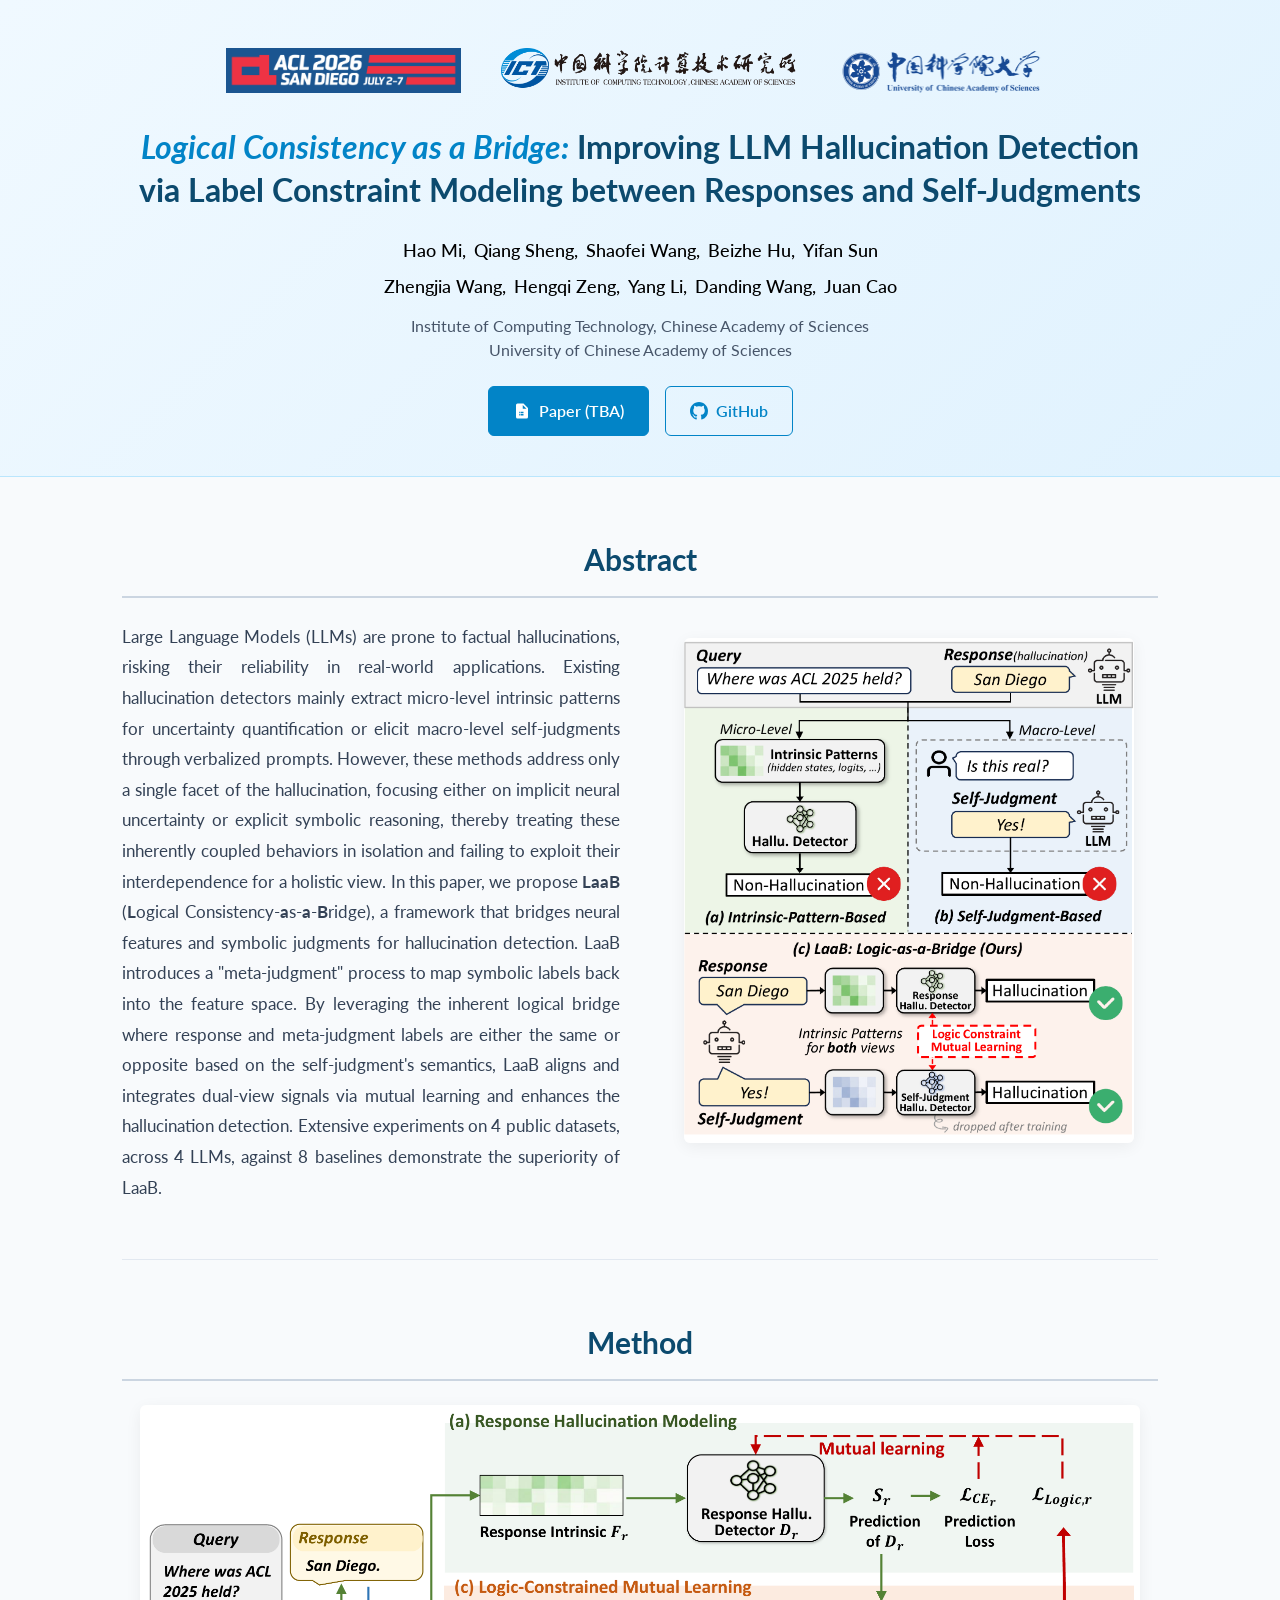
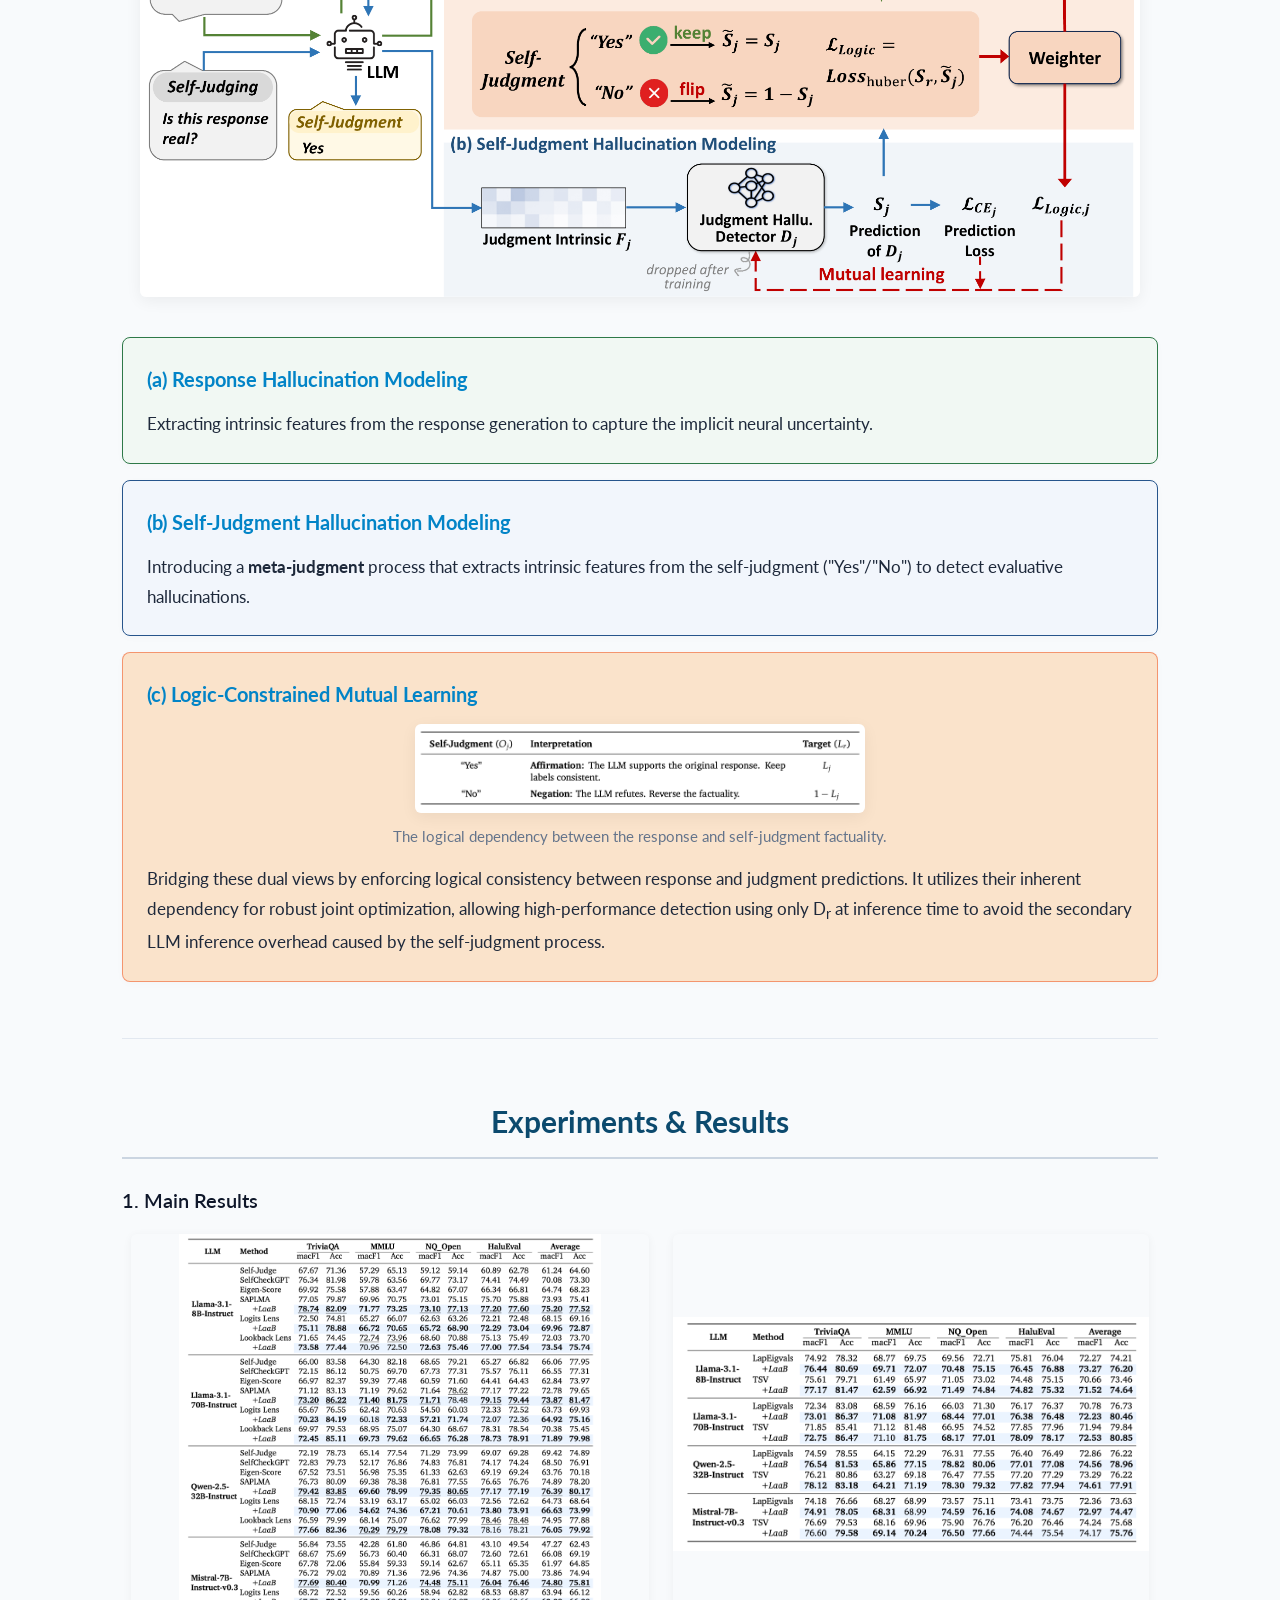
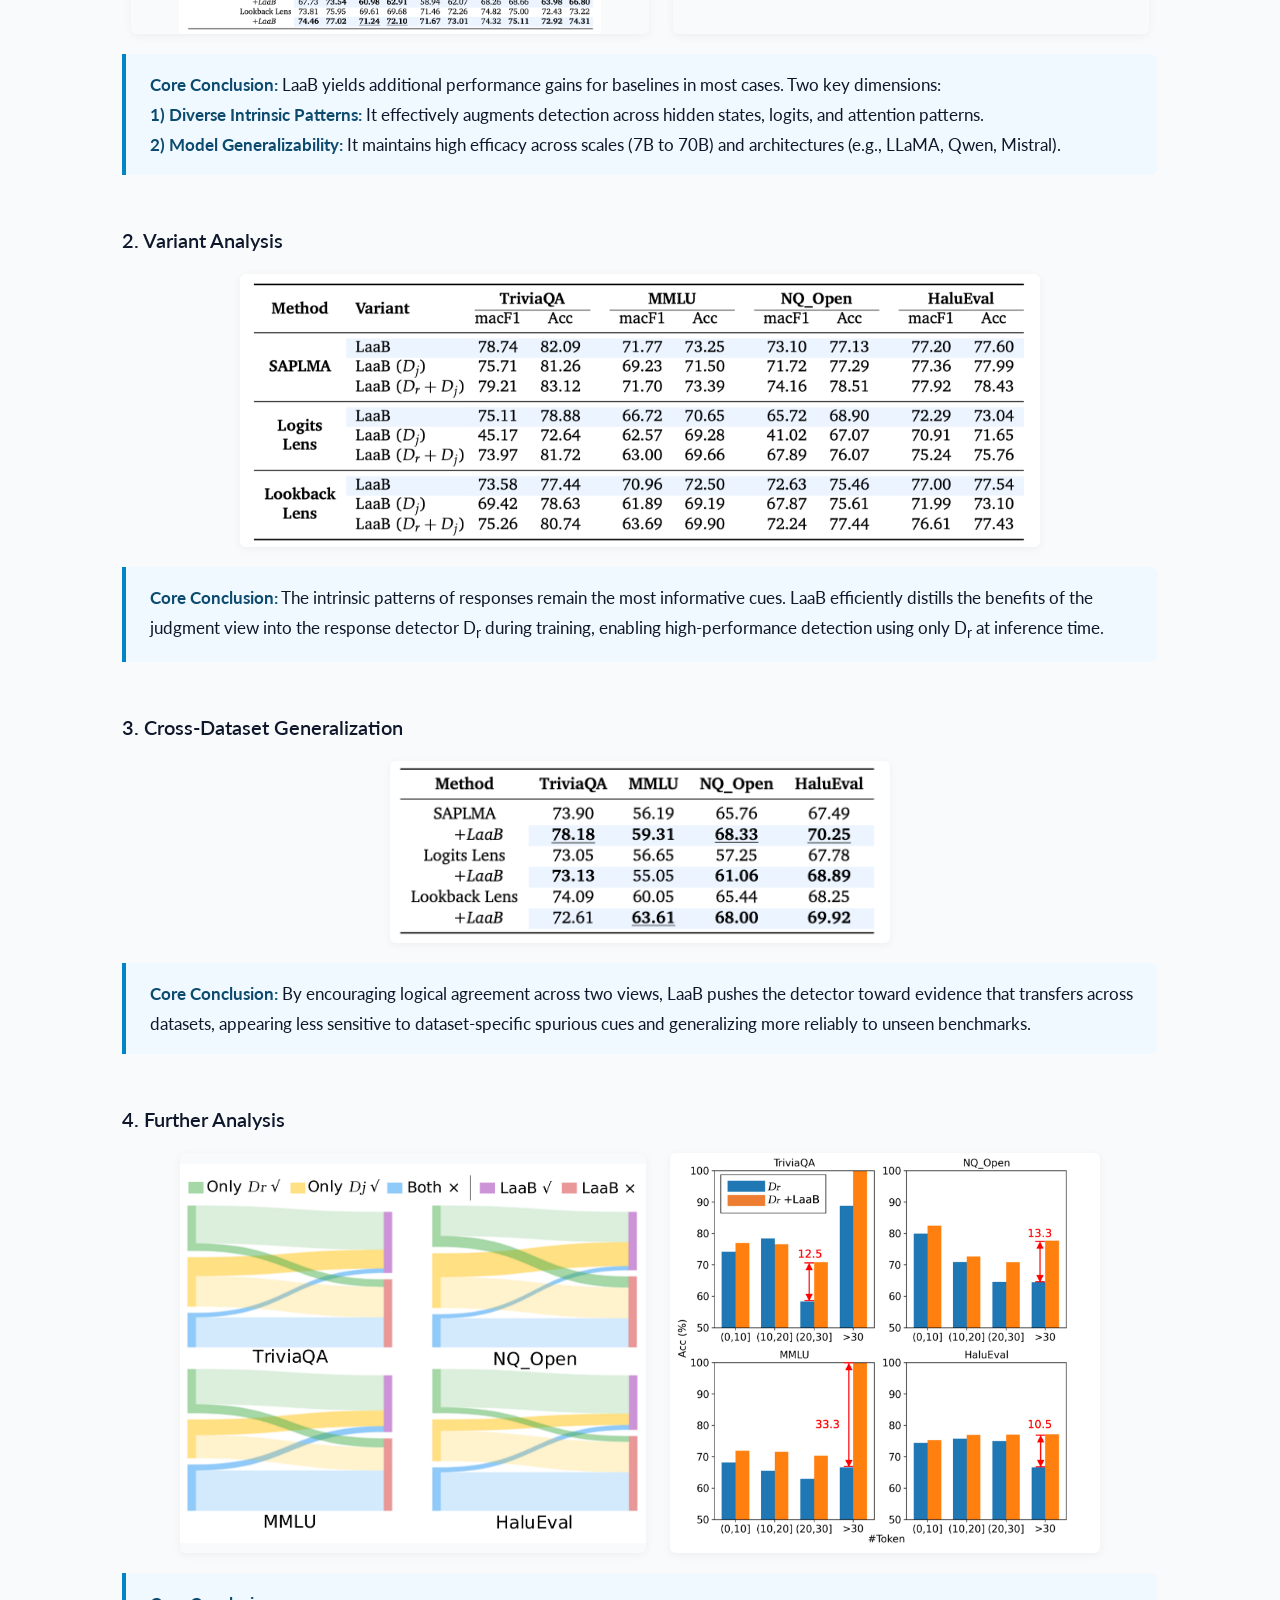
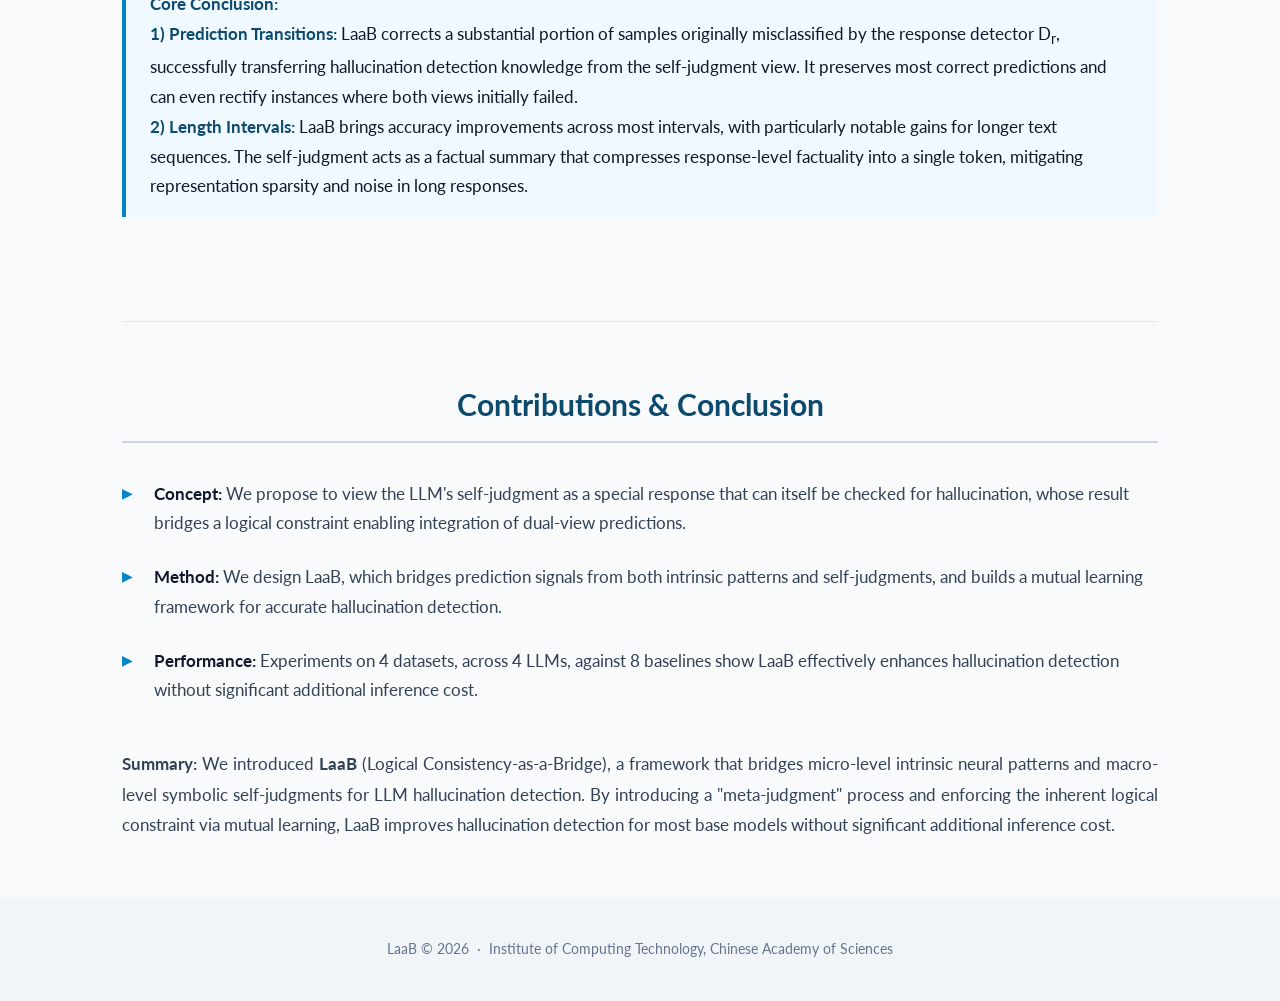
==== commit 03848e22: "LaaB" ====
--- a/LaaB/index.html
+++ b/LaaB/index.html
@@ -1,204 +1,239 @@
 <!DOCTYPE html>
 <html lang="en">
+
 <head>
   <meta charset="UTF-8">
   <meta name="viewport" content="width=device-width, initial-scale=1.0">
   <title>LaaB – Logical Consistency as a Bridge</title>
-  <meta name="description" content="Project page for LaaB: Improving LLM Hallucination Detection via Label Constraint Modeling between Responses and Self-Judgments.">
-  <link rel="icon" href="data:image/svg+xml,<svg xmlns='http://www.w3.org/2000/svg' viewBox='0 0 100 100'><text y='.9em' font-size='90'>🌉</text></svg>">
-  <link href="https://fonts.googleapis.com/css2?family=Noto+Sans:wght@400;500;600;700&display=swap" rel="stylesheet">
+  <meta name="description"
+    content="Project page for LaaB: Improving LLM Hallucination Detection via Label Constraint Modeling between Responses and Self-Judgments.">
+  <link rel="icon"
+    href="data:image/svg+xml,<svg xmlns='http://www.w3.org/2000/svg' viewBox='0 0 100 100'><text y='.9em' font-size='90'>🌉</text></svg>">
+  <link href="https://fonts.googleapis.com/css2?family=Lato:wght@400;700&display=swap" rel="stylesheet">
   <link rel="stylesheet" href="style.css">
 </head>
+
 <body>
 
-<!-- ==================== HERO ==================== -->
-<header class="hero">
-  <div class="container">
-
-    <!-- Logo bar: ACL left, institutions right -->
-    <div class="logo-bar">
-      <img src="static/acl26_logo.png" alt="ACL 2026">
-      <img src="static/ict_logo.png" alt="ICT, CAS">
-      <img src="static/ucas_logo.png" alt="UCAS">
+  <!-- ==================== HERO ==================== -->
+  <header class="hero">
+    <div class="container">
+
+      <!-- Logo bar: ACL left, institutions right -->
+      <div class="logo-bar">
+        <img src="static/acl26_logo.png" alt="ACL 2026">
+        <img src="static/ict_logo.png" alt="ICT, CAS">
+        <img src="static/ucas_logo.png" alt="UCAS">
+      </div>
+
+      <h1><em>Logical Consistency as a Bridge:</em> Improving LLM Hallucination Detection via Label Constraint
+        Modeling between Responses and Self-Judgments</h1>
+
+      <!-- Authors: 5 + 5 layout, uniform black style -->
+      <div class="author-block">
+        <div class="author-row">
+          <a href="https://summerrice.github.io/" class="author-sep">Hao Mi</a>
+          <a href="https://sheng-qiang.github.io/" class="author-sep">Qiang Sheng</a>
+          <span class="author-sep">Shaofei Wang</span>
+          <a href="https://beanandrew.github.io/" class="author-sep">Beizhe Hu</a>
+          <a href="https://scholar.google.com/citations?user=sv7uxi4AAAAJ" class="author-sep">Yifan Sun</a>
+        </div>
+        <div class="author-row">
+          <a href="https://zhengjiawa.github.io/" class="author-sep">Zhengjia Wang</a>
+          <span class="author-sep">Hengqi Zeng</span>
+          <a href="https://liesy.github.io/" class="author-sep">Yang Li</a>
+          <a href="https://scholar.google.com/citations?user=hGZwK0cAAAAJ" class="author-sep">Danding Wang</a>
+          <a href="https://scholar.google.com/citations?user=fSBdNg0AAAAJ">Juan Cao</a>
+        </div>
+      </div>
+
+      <p class="affiliation">Institute of Computing Technology, Chinese Academy of Sciences<br>University of Chinese
+        Academy of Sciences</p>
+
+      <div class="btn-row">
+        <a class="btn" href="#">
+          <svg viewBox="0 0 24 24">
+            <path
+              d="M14 2H6a2 2 0 00-2 2v16a2 2 0 002 2h12a2 2 0 002-2V8l-6-6zm-1 2l5 5h-5V4zm-3 9h4v2h-4v-2zm0 3h4v2h-4v-2zm-2-3h1v2H8v-2zm0 3h1v2H8v-2z" />
+          </svg>
+          Paper (TBA)
+        </a>
+        <a class="btn btn-outline" href="https://github.com/ICTMCG/LaaB" target="_blank">
+          <svg viewBox="0 0 16 16">
+            <path
+              d="M8 0C3.58 0 0 3.58 0 8c0 3.54 2.29 6.53 5.47 7.59.4.07.55-.17.55-.38 0-.19-.01-.82-.01-1.49-2.01.37-2.53-.49-2.69-.94-.09-.23-.48-.94-.82-1.13-.28-.15-.68-.52-.01-.53.63-.01 1.08.58 1.23.82.72 1.21 1.87.87 2.33.66.07-.52.28-.87.51-1.07-1.78-.2-3.64-.89-3.64-3.95 0-.87.31-1.59.82-2.15-.08-.2-.36-1.02.08-2.12 0 0 .67-.21 2.2.82.64-.18 1.32-.27 2-.27.68 0 1.36.09 2 .27 1.53-1.04 2.2-.82 2.2-.82.44 1.1.16 1.92.08 2.12.51.56.82 1.27.82 2.15 0 3.07-1.87 3.75-3.65 3.95.29.25.54.73.54 1.48 0 1.07-.01 1.93-.01 2.2 0 .21.15.46.55.38A8.013 8.013 0 0016 8c0-4.42-3.58-8-8-8z" />
+          </svg>
+          GitHub
+        </a>
+      </div>
     </div>
-
-    <h1><em>Logical Consistency as a Bridge:</em> Improving LLM Hallucination Detection via Label Constraint Modeling between Responses and Self-Judgments</h1>
-
-    <!-- Authors: 5 + 5 layout, uniform black style -->
-    <div class="author-block">
-      <div class="author-row">
-        <a href="https://summerrice.github.io/" class="author-sep">Hao Mi</a>
-        <a href="https://sheng-qiang.github.io/" class="author-sep">Qiang Sheng</a>
-        <span class="author-sep">Shaofei Wang</span>
-        <a href="https://beanandrew.github.io/" class="author-sep">Beizhe Hu</a>
-        <a href="https://scholar.google.com/citations?user=sv7uxi4AAAAJ" class="author-sep">Yifan Sun</a>
-      </div>
-      <div class="author-row">
-        <a href="https://zhengjiawa.github.io/" class="author-sep">Zhengjia Wang</a>
-        <span class="author-sep">Hengqi Zeng</span>
-        <a href="https://liesy.github.io/" class="author-sep">Yang Li</a>
-        <a href="https://scholar.google.com/citations?user=hGZwK0cAAAAJ" class="author-sep">Danding Wang</a>
-        <a href="https://scholar.google.com/citations?user=fSBdNg0AAAAJ">Juan Cao</a>
-      </div>
+  </header>
+
+  <main class="container">
+
+    <!-- ==================== ABSTRACT ==================== -->
+    <section>
+      <h2>Abstract</h2>
+      <div class="split-layout">
+        <div class="text-content">
+          <div class="abstract-box">
+            Large Language Models (LLMs) are prone to factual hallucinations, risking their reliability in real-world
+            applications.
+            Existing hallucination detectors mainly extract micro-level intrinsic patterns for uncertainty
+            quantification or elicit macro-level self-judgments through verbalized prompts.
+            However, these methods address only a single facet of the hallucination, focusing either on implicit neural
+            uncertainty or explicit symbolic reasoning, thereby treating these inherently coupled behaviors in isolation
+            and failing to exploit their interdependence for a holistic view.
+            In this paper, we propose <strong>LaaB</strong> (<strong>L</strong>ogical
+            Consistency-<strong>a</strong>s-<strong>a</strong>-<strong>B</strong>ridge), a framework that bridges neural
+            features and symbolic judgments for hallucination detection.
+            LaaB introduces a "meta-judgment" process to map symbolic labels back into the feature space. By leveraging
+            the inherent logical bridge where response and meta-judgment labels are either the same or opposite based on
+            the self-judgment's semantics, LaaB aligns and integrates dual-view signals via mutual learning and enhances
+            the hallucination detection.
+            Extensive experiments on 4 public datasets, across 4 LLMs, against 8 baselines demonstrate the superiority
+            of LaaB.
+          </div>
+        </div>
+        <div class="image-content" style="padding-top: 0px;">
+          <div class="fig-wrap">
+            <img src="static/motivation.png" alt="Motivation" style="max-width: 450px;">
+          </div>
+        </div>
+      </div>
+    </section>
+
+    <!-- ==================== METHOD ==================== -->
+    <section>
+      <h2>Method</h2>
+
+      <div class="fig-wrap" style="margin-bottom: 40px;">
+        <img src="static/method.png" alt="LaaB Framework" style="max-width: 1000px;">
+      </div>
+
+      <div class="method-steps" style="display: block;">
+        <div class="step step-a" style="margin-bottom: 16px;">
+          <div class="step-title">(a) Response Hallucination Modeling</div>
+          Extracting intrinsic features from the response generation to capture the implicit neural uncertainty.
+        </div>
+        <div class="step step-b" style="margin-bottom: 16px;">
+          <div class="step-title">(b) Self-Judgment Hallucination Modeling</div>
+          Introducing a <strong>meta-judgment</strong> process that extracts intrinsic features from the self-judgment
+          ("Yes"/"No") to detect evaluative hallucinations.
+        </div>
+        <div class="step step-c">
+          <div class="step-title">(c) Logic-Constrained Mutual Learning</div>
+          <div class="fig-wrap" style="margin-top: 8px; margin-bottom: 16px;">
+            <img src="static/logic.png" alt="Logic Constraints" style="max-width: 450px;">
+            <p class="fig-caption">The logical dependency between the response and self-judgment factuality.</p>
+          </div>
+          Bridging these dual views by enforcing logical consistency between response and judgment predictions. It
+          utilizes their inherent dependency for robust joint optimization, allowing high-performance detection using
+          only D<sub>r</sub> at inference time to avoid the secondary LLM inference overhead caused by the self-judgment
+          process.
+        </div>
+      </div>
+    </section>
+
+    <!-- ==================== EXPERIMENTS ==================== -->
+    <section>
+      <h2>Experiments & Results</h2>
+
+      <!-- Main Results -->
+      <div class="exp-block">
+        <h3>1. Main Results</h3>
+        <div class="exp-images">
+          <img src="static/results-main.png" alt="Main Results 1" style="width: 50%;">
+          <img src="static/results-main2.png" alt="Main Results 2" style="width: 46%;">
+        </div>
+        <div class="conclusion-box">
+          <strong>Core Conclusion:</strong> LaaB yields additional performance gains for baselines in most cases.
+          Two key dimensions:<br> <strong>1) Diverse Intrinsic Patterns:</strong> It effectively augments detection
+          across
+          hidden states, logits, and attention patterns.<br> <strong>2) Model Generalizability:</strong> It maintains
+          high
+          efficacy across scales (7B to 70B) and architectures (e.g., LLaMA, Qwen, Mistral).
+        </div>
+      </div>
+
+      <!-- Variant Analysis -->
+      <div class="exp-block">
+        <h3>2. Variant Analysis</h3>
+        <div class="exp-images">
+          <img src="static/results-variant.png" alt="Variant Analysis Results" style="max-width: 800px;">
+        </div>
+        <div class="conclusion-box">
+          <strong>Core Conclusion:</strong> The intrinsic patterns of responses remain the most informative cues. LaaB
+          efficiently distills the benefits of the judgment view into the response detector D<sub>r</sub> during
+          training, enabling high-performance detection using only D<sub>r</sub> at inference time.
+        </div>
+      </div>
+
+      <!-- Cross-Dataset Generalization -->
+      <div class="exp-block">
+        <h3>3. Cross-Dataset Generalization</h3>
+        <div class="exp-images">
+          <img src="static/results-crossdata.png" alt="Cross-Dataset Generalization Results" style="max-width: 500px;">
+        </div>
+        <div class="conclusion-box">
+          <strong>Core Conclusion:</strong> By encouraging logical agreement across two views, LaaB pushes the detector
+          toward evidence that transfers across datasets, appearing less sensitive to dataset-specific spurious cues and
+          generalizing more reliably to unseen benchmarks.
+        </div>
+      </div>
+
+      <!-- Further Analysis -->
+      <div class="exp-block">
+        <h3>4. Further Analysis</h3>
+        <div class="exp-images">
+          <img src="static/sangji.png" alt="Sankey Diagram" style="max-width: 45%;">
+          <img src="static/length-analysis.png" alt="Length Analysis" style="max-width: 45%;">
+        </div>
+        <div class="conclusion-box">
+          <strong>Core Conclusion:</strong><br>
+          <strong>1) Prediction Transitions:</strong> LaaB corrects a substantial portion of samples originally
+          misclassified by the response detector D<sub>r</sub>, successfully transferring hallucination detection
+          knowledge from the self-judgment view. It preserves most correct predictions and can even rectify instances
+          where both views initially failed.<br>
+          <strong>2) Length Intervals:</strong> LaaB brings accuracy improvements across most intervals, with
+          particularly notable gains for longer text sequences. The self-judgment acts as a factual summary that
+          compresses response-level factuality into a single token, mitigating representation sparsity and noise in long
+          responses.
+        </div>
+      </div>
+
+    </section>
+
+    <!-- ==================== CONTRIBUTIONS & CONCLUSION ==================== -->
+    <section>
+      <h2>Contributions & Conclusion</h2>
+      <ul class="contrib-list" style="margin-bottom: 32px;">
+        <li><strong>Concept:</strong> We propose to view the LLM's self-judgment as a special response that can itself
+          be checked for hallucination, whose result bridges a logical constraint enabling integration of dual-view
+          predictions.</li>
+        <li><strong>Method:</strong> We design LaaB, which bridges prediction signals from both intrinsic patterns and
+          self-judgments, and builds a mutual learning framework for accurate hallucination detection.</li>
+        <li><strong>Performance:</strong> Experiments on 4 datasets, across 4 LLMs, against 8 baselines show LaaB
+          effectively enhances hallucination detection without significant additional inference cost.</li>
+      </ul>
+
+      <div class="abstract-box" style="border-left-color: #0ea5e9;">
+        <strong>Summary:</strong> We introduced <strong>LaaB</strong> (Logical Consistency-as-a-Bridge), a framework
+        that bridges micro-level intrinsic neural patterns and macro-level symbolic self-judgments for LLM hallucination
+        detection. By introducing a "meta-judgment" process and enforcing the inherent logical constraint via mutual
+        learning, LaaB improves hallucination detection for most base models without significant additional inference
+        cost.
+      </div>
+    </section>
+
+  </main>
+
+  <footer>
+    <div class="container">
+      LaaB &copy; 2026 &nbsp;·&nbsp; Institute of Computing Technology, Chinese Academy of Sciences
     </div>
-
-    <p class="affiliation">Institute of Computing Technology, Chinese Academy of Sciences<br>University of Chinese Academy of Sciences</p>
-
-    <div class="btn-row">
-      <a class="btn" href="#">
-        <svg viewBox="0 0 24 24"><path d="M14 2H6a2 2 0 00-2 2v16a2 2 0 002 2h12a2 2 0 002-2V8l-6-6zm-1 2l5 5h-5V4zm-3 9h4v2h-4v-2zm0 3h4v2h-4v-2zm-2-3h1v2H8v-2zm0 3h1v2H8v-2z"/></svg>
-        Paper (TBA)
-      </a>
-      <a class="btn btn-outline" href="https://github.com/ICTMCG/LaaB" target="_blank">
-        <svg viewBox="0 0 16 16"><path d="M8 0C3.58 0 0 3.58 0 8c0 3.54 2.29 6.53 5.47 7.59.4.07.55-.17.55-.38 0-.19-.01-.82-.01-1.49-2.01.37-2.53-.49-2.69-.94-.09-.23-.48-.94-.82-1.13-.28-.15-.68-.52-.01-.53.63-.01 1.08.58 1.23.82.72 1.21 1.87.87 2.33.66.07-.52.28-.87.51-1.07-1.78-.2-3.64-.89-3.64-3.95 0-.87.31-1.59.82-2.15-.08-.2-.36-1.02.08-2.12 0 0 .67-.21 2.2.82.64-.18 1.32-.27 2-.27.68 0 1.36.09 2 .27 1.53-1.04 2.2-.82 2.2-.82.44 1.1.16 1.92.08 2.12.51.56.82 1.27.82 2.15 0 3.07-1.87 3.75-3.65 3.95.29.25.54.73.54 1.48 0 1.07-.01 1.93-.01 2.2 0 .21.15.46.55.38A8.013 8.013 0 0016 8c0-4.42-3.58-8-8-8z"/></svg>
-        GitHub
-      </a>
-    </div>
-  </div>
-</header>
-
-<main class="container">
-
-<!-- ==================== ABSTRACT ==================== -->
-<section>
-  <div class="split-layout">
-    <div class="text-content">
-      <h2><br>Abstract</h2>
-      <div class="abstract-box">
-        Large Language Models (LLMs) are prone to factual hallucinations, risking their reliability in real-world applications.
-        Existing hallucination detectors mainly extract micro-level intrinsic patterns for uncertainty quantification or elicit macro-level self-judgments through verbalized prompts.
-        However, these methods address only a single facet of the hallucination, focusing either on implicit neural uncertainty or explicit symbolic reasoning, thereby treating these inherently coupled behaviors in isolation and failing to exploit their interdependence for a holistic view.
-        In this paper, we propose <strong>LaaB</strong> (<strong>L</strong>ogical Consistency-<strong>a</strong>s-<strong>a</strong>-<strong>B</strong>ridge), a framework that bridges neural features and symbolic judgments for hallucination detection.
-        LaaB introduces a "meta-judgment" process to map symbolic labels back into the feature space. By leveraging the inherent logical bridge where response and meta-judgment labels are either the same or opposite based on the self-judgment's semantics, LaaB aligns and integrates dual-view signals via mutual learning and enhances the hallucination detection.
-        Extensive experiments on 4 public datasets, across 4 LLMs, against 8 baselines demonstrate the superiority of LaaB.
-      </div>
-    </div>
-    <div class="image-content">
-      <div class="fig-wrap">
-        <img src="static/motivation.png" alt="Motivation">
-        <p class="fig-caption">Comparison of existing detection paradigms (a–b) and LaaB (c). Unlike methods that rely solely on intrinsic patterns or symbolic judgments, LaaB bridges both views via logic-constrained mutual learning.</p>
-      </div>
-    </div>
-  </div>
-</section>
-
-<!-- ==================== TASK FORMULATION ==================== -->
-<section>
-  <h2>Task Formulation</h2>
-  <div class="fig-wrap">
-    <img src="static/task_form.png" alt="Task Formulation" style="max-width: 800px;">
-    <p class="fig-caption">Hallucination detection is formulated as a binary classification task spanning both the original response generation and the self-judgment generation.</p>
-  </div>
-</section>
-
-<!-- ==================== METHOD ==================== -->
-<section>
-  <h2>Method</h2>
-  
-  <div class="fig-wrap" style="margin-bottom: 40px;">
-    <img src="static/method.png" alt="LaaB Framework" style="max-width: 1000px;">
-    <p class="fig-caption">Overall architecture of LaaB, incorporating Response Hallucination Modeling, Self-Judgment Hallucination Modeling, and Logic-Constrained Mutual Learning.</p>
-  </div>
-
-  <div class="split-layout" style="align-items: center;">
-    <div class="text-content">
-      <div class="method-steps" style="display: block;">
-        <div class="step" style="margin-bottom: 16px;">
-          <div class="step-title">(a) Response Hallucination Modeling</div>
-          Detector D<sub>r</sub> classifies response factuality using intrinsic features (hidden states, logits, or attention scores) extracted during response generation.
-        </div>
-        <div class="step" style="margin-bottom: 16px;">
-          <div class="step-title">(b) Self-Judgment Hallucination Modeling</div>
-          We treat the LLM's self-judgment ("Yes"/"No") as a generated artifact subject to <em>evaluative hallucination</em>. Detector D<sub>j</sub> predicts its factuality via the same intrinsic features — forming a <strong>meta-judgment</strong>.
-        </div>
-        <div class="step">
-          <div class="step-title">(c) Logic-Constrained Mutual Learning</div>
-          A two-stage strategy first trains D<sub>r</sub> and D<sub>j</sub> asynchronously, then jointly fine-tunes them utilizing a logic-constrained loss with confidence-aware weighting. At inference, <strong>only D<sub>r</sub> is deployed</strong>.
-        </div>
-      </div>
-    </div>
-    <div class="image-content">
-      <div class="fig-wrap">
-        <img src="static/logic.png" alt="Logic Constraints" style="max-width: 450px;">
-        <p class="fig-caption">The inherent logical dependency: if the judgment is "Yes", labels agree (L<sub>r</sub> = L<sub>j</sub>); if "No", they oppose (L<sub>r</sub> = 1 − L<sub>j</sub>).</p>
-      </div>
-    </div>
-  </div>
-</section>
-
-<!-- ==================== EXPERIMENTS ==================== -->
-<section>
-  <h2>Experiments & Results</h2>
-
-  <!-- Main Results -->
-  <div class="exp-block">
-    <h3>1. Main Results</h3>
-    <div class="exp-images">
-      <img src="static/results-main.png" alt="Main Results 1">
-      <img src="static/results-main2.png" alt="Main Results 2">
-    </div>
-    <div class="conclusion-box">
-      <strong>Core Conclusion:</strong> LaaB consistently yields additional performance gains across diverse intrinsic patterns (hidden states, logits, attention) and LLM families (7B to 70B). Hidden-state-based SAPLMA benefits the most, as denser representations possess a higher capacity for retaining informative factuality signals.
-    </div>
-  </div>
-
-  <!-- Variant Analysis -->
-  <div class="exp-block">
-    <h3>2. Variant Analysis</h3>
-    <div class="exp-images">
-      <img src="static/results-variant.png" alt="Variant Analysis Results" style="max-width: 800px;">
-    </div>
-    <div class="conclusion-box">
-      <strong>Core Conclusion:</strong> The intrinsic patterns of responses remain the most informative cues. LaaB efficiently distills the benefits of the judgment view into the response detector D<sub>r</sub> during training, enabling high-performance detection using only D<sub>r</sub> at inference time.
-    </div>
-  </div>
-
-  <!-- Cross-Dataset Generalization -->
-  <div class="exp-block">
-    <h3>3. Cross-Dataset Generalization</h3>
-    <div class="exp-images">
-      <img src="static/results-crossdata.png" alt="Cross-Dataset Generalization Results" style="max-width: 500px;">
-    </div>
-    <div class="conclusion-box">
-      <strong>Core Conclusion:</strong> By encouraging logical agreement across two views, LaaB pushes the detector toward evidence that transfers across datasets, appearing less sensitive to dataset-specific spurious cues and generalizing more reliably to unseen benchmarks.
-    </div>
-  </div>
-
-  <!-- Further Analysis -->
-  <div class="exp-block">
-    <h3>4. Further Analysis</h3>
-    <div class="exp-images">
-      <img src="static/sangji.png" alt="Sankey Diagram" style="max-width: 45%;">
-      <img src="static/length-analysis.png" alt="Length Analysis" style="max-width: 45%;">
-    </div>
-    <div class="conclusion-box">
-      <strong>Core Conclusion:</strong> LaaB corrects a substantial portion of samples originally misclassified by D<sub>r</sub>, especially for longer text sequences. The self-judgment acts as a factual summary that compresses response-level factuality into a single token, mitigating representation sparsity in long responses.
-    </div>
-  </div>
-
-</section>
-
-<!-- ==================== CONTRIBUTIONS & CONCLUSION ==================== -->
-<section>
-  <h2>Contributions & Conclusion</h2>
-  <ul class="contrib-list" style="margin-bottom: 32px;">
-    <li><strong>Concept:</strong> We propose to view the LLM's self-judgment as a special response that can itself be checked for hallucination, whose result bridges a logical constraint enabling integration of dual-view predictions.</li>
-    <li><strong>Method:</strong> We design LaaB, which bridges prediction signals from both intrinsic patterns and self-judgments, and builds a mutual learning framework for accurate hallucination detection.</li>
-    <li><strong>Performance:</strong> Experiments on 4 datasets, across 4 LLMs, against 8 baselines show LaaB effectively enhances hallucination detection without significant additional inference cost.</li>
-  </ul>
-  
-  <div class="abstract-box" style="border-left-color: #0ea5e9;">
-    <strong>Summary:</strong> We introduced <strong>LaaB</strong> (Logical Consistency-as-a-Bridge), a framework that bridges micro-level intrinsic neural patterns and macro-level symbolic self-judgments for LLM hallucination detection. By introducing a "meta-judgment" process and enforcing the inherent logical constraint via mutual learning, LaaB improves hallucination detection for most base models <strong>without significant additional inference cost</strong>. Future work includes extending to long-article hallucination detection, multi-modal scenarios, and unified fact-checking pipelines.
-  </div>
-</section>
-
-</main>
-
-<footer>
-  <div class="container">
-    LaaB &copy; 2026 &nbsp;·&nbsp; Institute of Computing Technology, Chinese Academy of Sciences
-  </div>
-</footer>
+  </footer>
 
 </body>
+
 </html>
--- a/LaaB/style.css
+++ b/LaaB/style.css
@@ -1,81 +1,352 @@
 /* ===== Base ===== */
-*{margin:0;padding:0;box-sizing:border-box}
-body{font-family:'Noto Sans','Segoe UI',system-ui,sans-serif;color:#1e293b;background:#f8fafc;line-height:1.75;font-size:17px}
-a{color:#0284c7;text-decoration:none;transition:0.2s}
-a:hover{text-decoration:underline}
-img{max-width:100%;height:auto;display:block}
+* {
+    margin: 0;
+    padding: 0;
+    box-sizing: border-box
+}
+
+body {
+    font-family: 'Lato', Verdana, Helvetica, sans-serif;
+    color: #1e293b;
+    background: #f8fafc;
+    line-height: 1.75;
+    font-size: 17px
+}
+
+a {
+    color: #0284c7;
+    text-decoration: none;
+    transition: 0.2s
+}
+
+a:hover {
+    text-decoration: underline
+}
+
+img {
+    max-width: 100%;
+    height: auto;
+    display: block
+}
 
 /* ===== Layout ===== */
-.container{max-width:1100px;margin:0 auto;padding:0 32px}
+.container {
+    max-width: 1100px;
+    margin: 0 auto;
+    padding: 0 32px
+}
 
 /* ===== Hero ===== */
-.hero{text-align:center;padding:48px 0 40px;background:linear-gradient(135deg,#f0f9ff 0%,#e0f2fe 100%);border-bottom:1px solid #bae6fd}
+.hero {
+    text-align: center;
+    padding: 48px 0 40px;
+    background: linear-gradient(135deg, #f0f9ff 0%, #e0f2fe 100%);
+    border-bottom: 1px solid #bae6fd
+}
 
 /* Logo bar */
-.logo-bar{display:flex;justify-content:center;align-items:center;gap:40px;margin-bottom:32px;flex-wrap:wrap}
-.logo-bar img{height:45px;object-fit:contain}
+.logo-bar {
+    display: flex;
+    justify-content: center;
+    align-items: center;
+    gap: 40px;
+    margin-bottom: 32px;
+    flex-wrap: wrap
+}
+
+.logo-bar img {
+    height: 45px;
+    object-fit: contain
+}
 
 /* Title */
-.hero h1{font-size:32px;font-weight:700;line-height:1.35;max-width:960px;margin:0 auto 24px;color:#0c4a6e}
-.hero h1 em{font-style:italic;color:#0284c7}
+.hero h1 {
+    font-size: 32px;
+    font-weight: 700;
+    line-height: 1.35;
+    max-width: 100%;
+    margin: 0 auto 24px;
+    color: #0c4a6e
+}
+
+.hero h1 em {
+    font-style: italic;
+    color: #0284c7
+}
 
 /* Authors — uniform black style, larger */
-.author-block{margin-bottom:12px}
-.author-row{display:flex;justify-content:center;flex-wrap:wrap;gap:6px 8px;margin-bottom:4px}
-.author-row a,.author-row span{color:#000000;font-size:18px;font-weight:500;text-decoration:none}
-.author-row a:hover{color:#0284c7}
-.author-sep::after{content:","}
-.author-sep:last-child::after{content:""}
+.author-block {
+    margin-bottom: 12px
+}
+
+.author-row {
+    display: flex;
+    justify-content: center;
+    flex-wrap: wrap;
+    gap: 6px 8px;
+    margin-bottom: 4px
+}
+
+.author-row a,
+.author-row span {
+    color: #000000;
+    font-size: 18px;
+    font-weight: 500;
+    text-decoration: none
+}
+
+.author-row a:hover {
+    color: #0284c7
+}
+
+.author-sep::after {
+    content: ","
+}
+
+.author-sep:last-child::after {
+    content: ""
+}
 
 /* Affiliation */
-.affiliation{font-size:16px;color:#475569;margin-bottom:24px;line-height:1.5}
+.affiliation {
+    font-size: 16px;
+    color: #475569;
+    margin-bottom: 24px;
+    line-height: 1.5
+}
 
 /* Buttons */
-.btn-row{display:flex;justify-content:center;gap:16px;flex-wrap:wrap;margin-top:12px}
-.btn{display:inline-flex;align-items:center;gap:8px;padding:10px 24px;border-radius:6px;font-size:16px;font-weight:600;background:#0284c7;color:#fff;border:1px solid #0284c7;transition:.2s}
-.btn:hover{background:#0369a1;border-color:#0369a1;color:#fff;text-decoration:none}
-.btn.btn-outline{background:transparent;color:#0284c7}
-.btn.btn-outline:hover{background:#f0f9ff}
-.btn svg{width:18px;height:18px;fill:currentColor}
+.btn-row {
+    display: flex;
+    justify-content: center;
+    gap: 16px;
+    flex-wrap: wrap;
+    margin-top: 12px
+}
+
+.btn {
+    display: inline-flex;
+    align-items: center;
+    gap: 8px;
+    padding: 10px 24px;
+    border-radius: 6px;
+    font-size: 16px;
+    font-weight: 600;
+    background: #0284c7;
+    color: #fff;
+    border: 1px solid #0284c7;
+    transition: .2s
+}
+
+.btn:hover {
+    background: #0369a1;
+    border-color: #0369a1;
+    color: #fff;
+    text-decoration: none
+}
+
+.btn.btn-outline {
+    background: transparent;
+    color: #0284c7
+}
+
+.btn.btn-outline:hover {
+    background: #f0f9ff
+}
+
+.btn svg {
+    width: 18px;
+    height: 18px;
+    fill: currentColor
+}
 
 /* ===== Sections ===== */
-section{padding:56px 0;border-bottom:1px solid #e2e8f0}
-section:last-child{border-bottom:none}
-section h2{font-size:26px;font-weight:700;margin-bottom:24px;padding-bottom:10px;border-bottom:2px solid #cbd5e1;color:#0c4a6e;display:inline-block}
+section {
+    padding: 56px 0;
+    border-bottom: 1px solid #e2e8f0
+}
+
+section:last-child {
+    border-bottom: none
+}
+
+section h2 {
+    font-size: 30px;
+    font-weight: 700;
+    margin-bottom: 24px;
+    padding-bottom: 10px;
+    border-bottom: 2px solid #cbd5e1;
+    color: #0c4a6e;
+    display: block;
+    text-align: center
+}
 
 /* Two column layout */
-.split-layout{display:flex;align-items:flex-start;gap:40px;flex-wrap:wrap}
-.split-layout > .text-content{flex:1;min-width:300px}
-.split-layout > .image-content{flex:1;min-width:300px;display:flex;flex-direction:column;align-items:center}
+.split-layout {
+    display: flex;
+    align-items: flex-start;
+    gap: 40px;
+    flex-wrap: wrap
+}
+
+.split-layout>.text-content {
+    flex: 1;
+    min-width: 300px
+}
+
+.split-layout>.image-content {
+    flex: 1;
+    min-width: 300px;
+    display: flex;
+    flex-direction: column;
+    align-items: center
+}
 
 /* Abstract box */
-.abstract-box{font-size:17px;line-height:1.8;text-align:justify;color:#334155}
+.abstract-box {
+    font-size: 17px;
+    line-height: 1.8;
+    text-align: justify;
+    color: #334155
+}
 
 /* Figures */
-.fig-wrap{text-align:center;margin:16px 0;width:100%}
-.fig-wrap img{border-radius:6px;box-shadow:0 4px 16px rgba(0,0,0,.06);margin:0 auto}
-.fig-caption{font-size:15px;color:#64748b;margin-top:12px;max-width:800px;margin-left:auto;margin-right:auto;line-height:1.5}
+.fig-wrap {
+    text-align: center;
+    margin: 16px 0;
+    width: 100%
+}
+
+.fig-wrap img {
+    border-radius: 6px;
+    box-shadow: 0 4px 16px rgba(0, 0, 0, .06);
+    margin: 0 auto
+}
+
+.fig-caption {
+    font-size: 15px;
+    color: #64748b;
+    margin-top: 12px;
+    max-width: 800px;
+    margin-left: auto;
+    margin-right: auto;
+    line-height: 1.5
+}
 
 /* Experiment Block */
-.exp-block{margin-bottom:48px}
-.exp-block h3{font-size:20px;color:#0f172a;margin-bottom:16px;font-weight:600}
-.exp-images{display:flex;gap:24px;justify-content:center;flex-wrap:wrap;margin-bottom:20px}
-.exp-images img{max-height:400px;object-fit:contain;border-radius:6px;box-shadow:0 2px 10px rgba(0,0,0,.05)}
+.exp-block {
+    margin-bottom: 48px
+}
+
+.exp-block h3 {
+    font-size: 20px;
+    color: #0f172a;
+    margin-bottom: 16px;
+    font-weight: 600
+}
+
+.exp-images {
+    display: flex;
+    gap: 24px;
+    justify-content: center;
+    flex-wrap: wrap;
+    margin-bottom: 20px
+}
+
+.exp-images img {
+    max-height: 400px;
+    object-fit: contain;
+    border-radius: 6px;
+    box-shadow: 0 2px 10px rgba(0, 0, 0, .05)
+}
 
 /* Conclusion Box */
-.conclusion-box{background:#f0f9ff;border-left:4px solid #0284c7;padding:16px 24px;border-radius:0 8px 8px 0;font-size:17px;color:#0f172a}
-.conclusion-box strong{color:#0c4a6e}
+.conclusion-box {
+    background: #f0f9ff;
+    border-left: 4px solid #0284c7;
+    padding: 16px 24px;
+    border-radius: 0 8px 8px 0;
+    font-size: 17px;
+    color: #0f172a
+}
+
+.conclusion-box strong {
+    color: #0c4a6e
+}
 
 /* Contribution list */
-.contrib-list{list-style:none;padding:0}
-.contrib-list li{padding:12px 0 12px 32px;position:relative;font-size:17px;color:#334155}
-.contrib-list li::before{content:"▶";position:absolute;left:0;color:#0284c7;font-size:14px;top:14px}
-.contrib-list li strong{color:#0f172a}
+.contrib-list {
+    list-style: none;
+    padding: 0
+}
+
+.contrib-list li {
+    padding: 12px 0 12px 32px;
+    position: relative;
+    font-size: 17px;
+    color: #334155
+}
+
+.contrib-list li::before {
+    content: "▶";
+    position: absolute;
+    left: 0;
+    color: #0284c7;
+    font-size: 14px;
+    top: 14px
+}
+
+.contrib-list li strong {
+    color: #0f172a
+}
 
 /* Method steps */
-.method-steps{display:grid;grid-template-columns:repeat(auto-fit,minmax(280px,1fr));gap:24px;margin-top:32px}
-.step{background:#fff;border:1px solid #e2e8f0;border-radius:8px;padding:24px;font-size:16px;box-shadow:0 2px 8px rgba(0,0,0,.02)}
-.step-title{font-weight:700;color:#0284c7;margin-bottom:8px;font-size:18px}
+.method-steps {
+    display: grid;
+    grid-template-columns: repeat(auto-fit, minmax(280px, 1fr));
+    gap: 24px;
+    margin-top: 32px
+}
+
+.step {
+    background: #fff;
+    border: 1px solid #e2e8f0;
+    border-radius: 8px;
+    padding: 24px;
+    font-size: 17px;
+    box-shadow: 0 2px 8px rgba(0, 0, 0, .02)
+}
+
+.step-a {
+    background-color: #f1f8f3;
+    /* Light green */
+    border-color: #2e7948;
+}
+
+.step-b {
+    background-color: #f2f6fc;
+    /* Light blue */
+    border-color: #27558c;
+}
+
+.step-c {
+    background-color: #fae3cb;
+    /* Light peach/flesh */
+    border-color: #f58e66e9;
+}
+
+.step-title {
+    font-weight: 700;
+    color: #0284c7;
+    margin-bottom: 12px;
+    font-size: 20px
+}
 
 /* Footer */
-footer{text-align:center;padding:40px 0;color:#64748b;font-size:14px;background:#f1f5f9}+footer {
+    text-align: center;
+    padding: 40px 0;
+    color: #64748b;
+    font-size: 14px;
+    background: #f1f5f9
+}
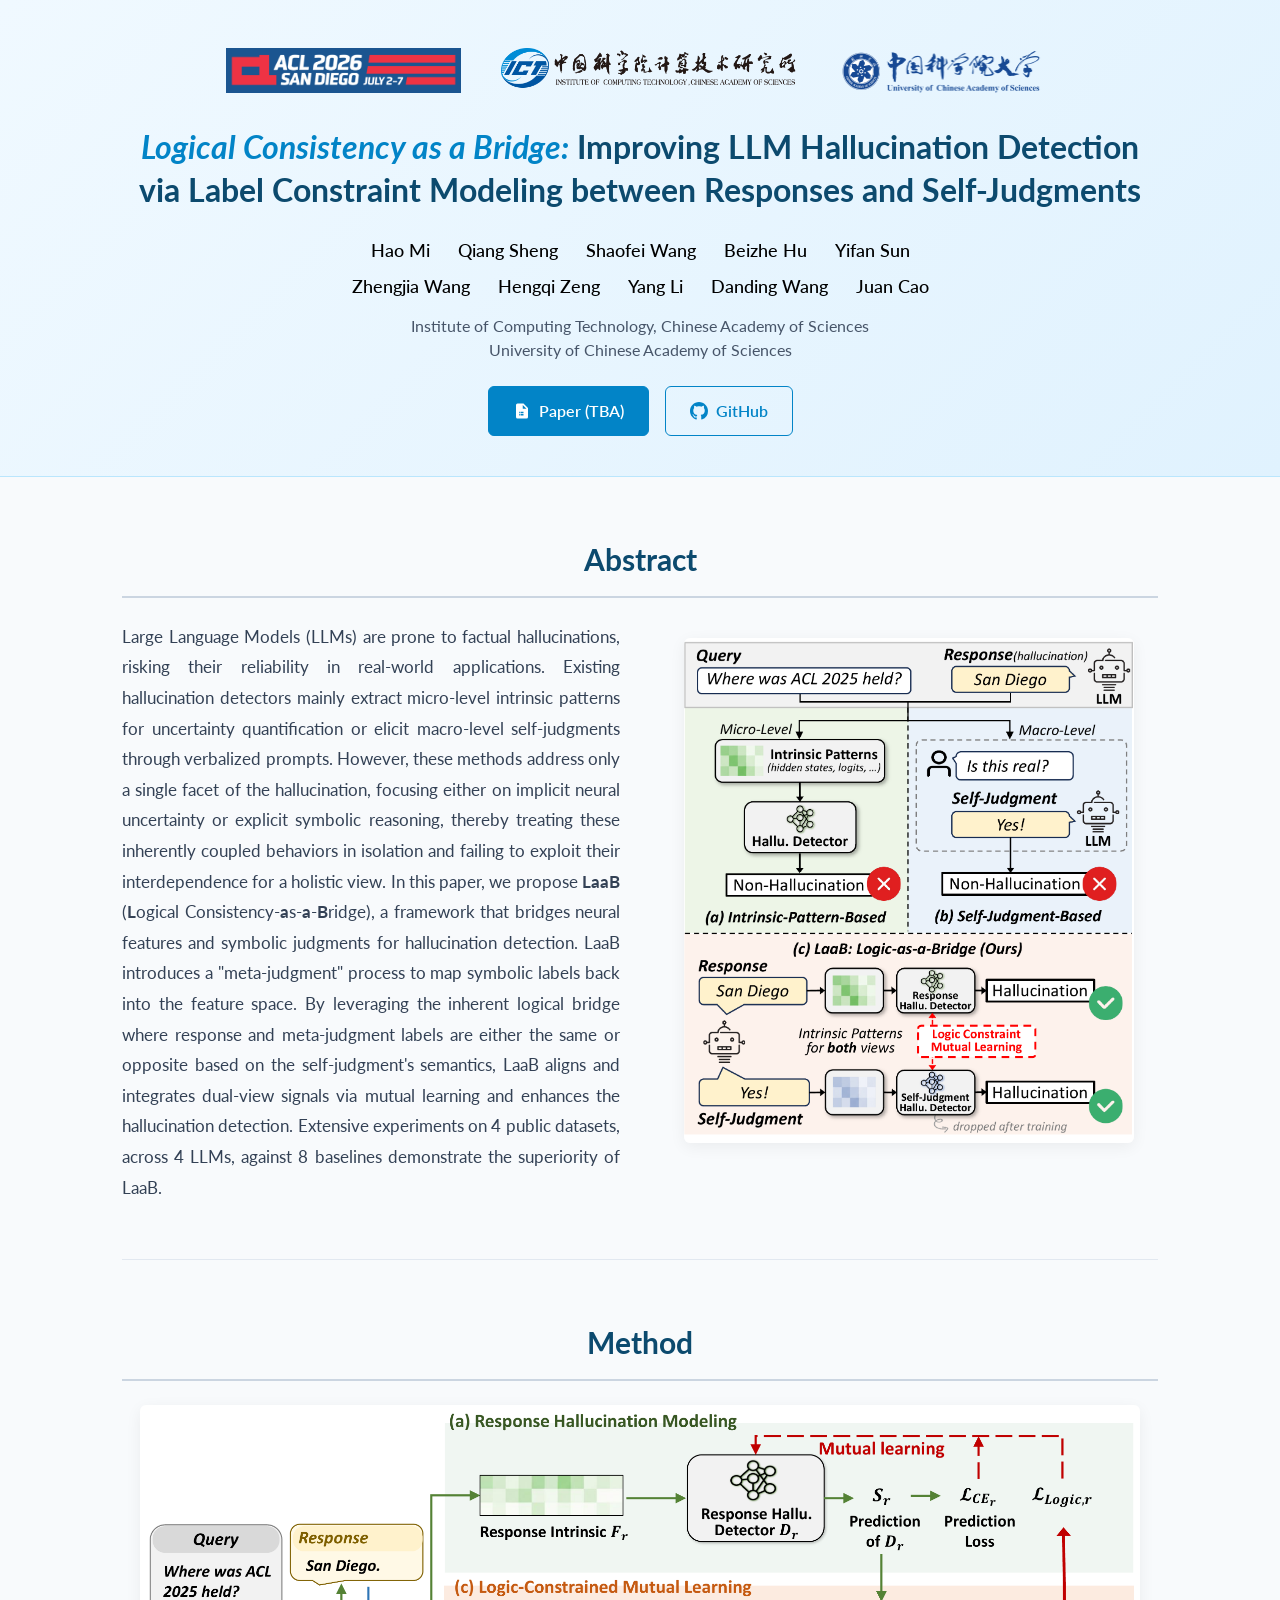
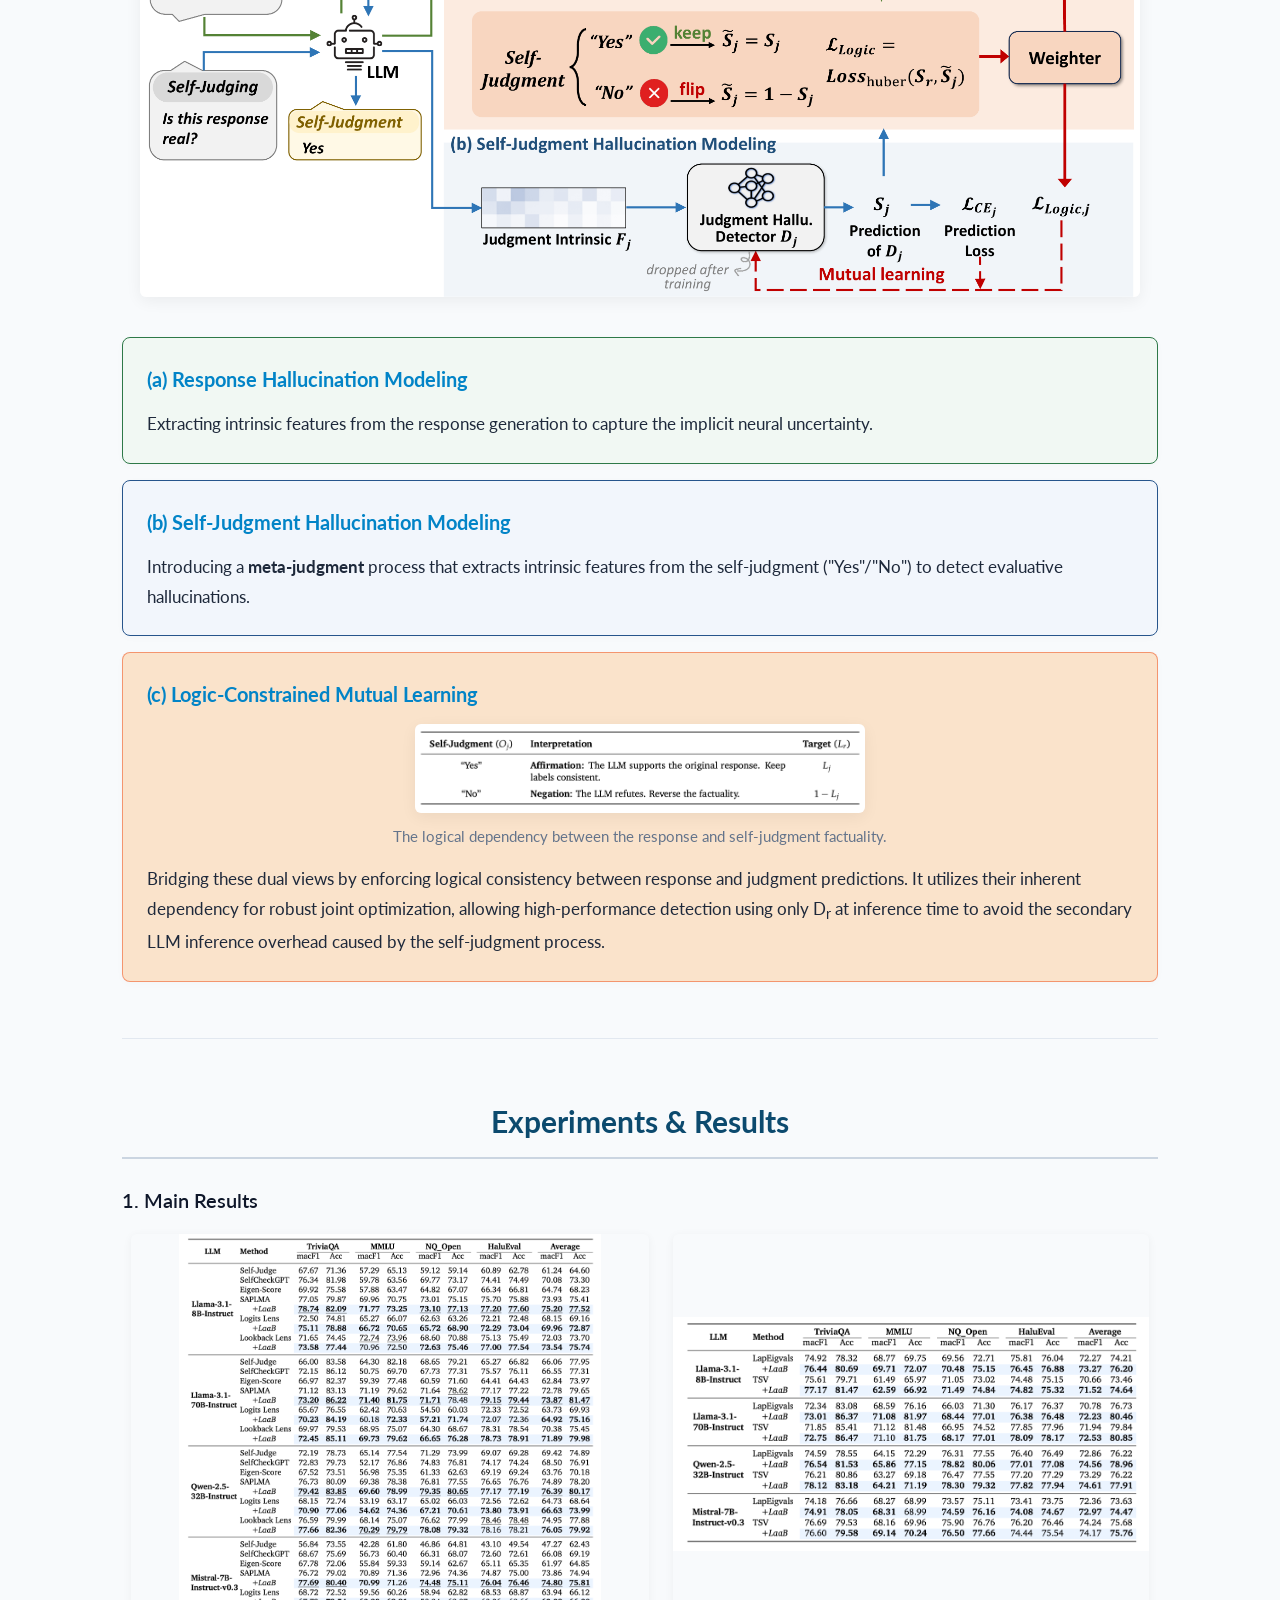
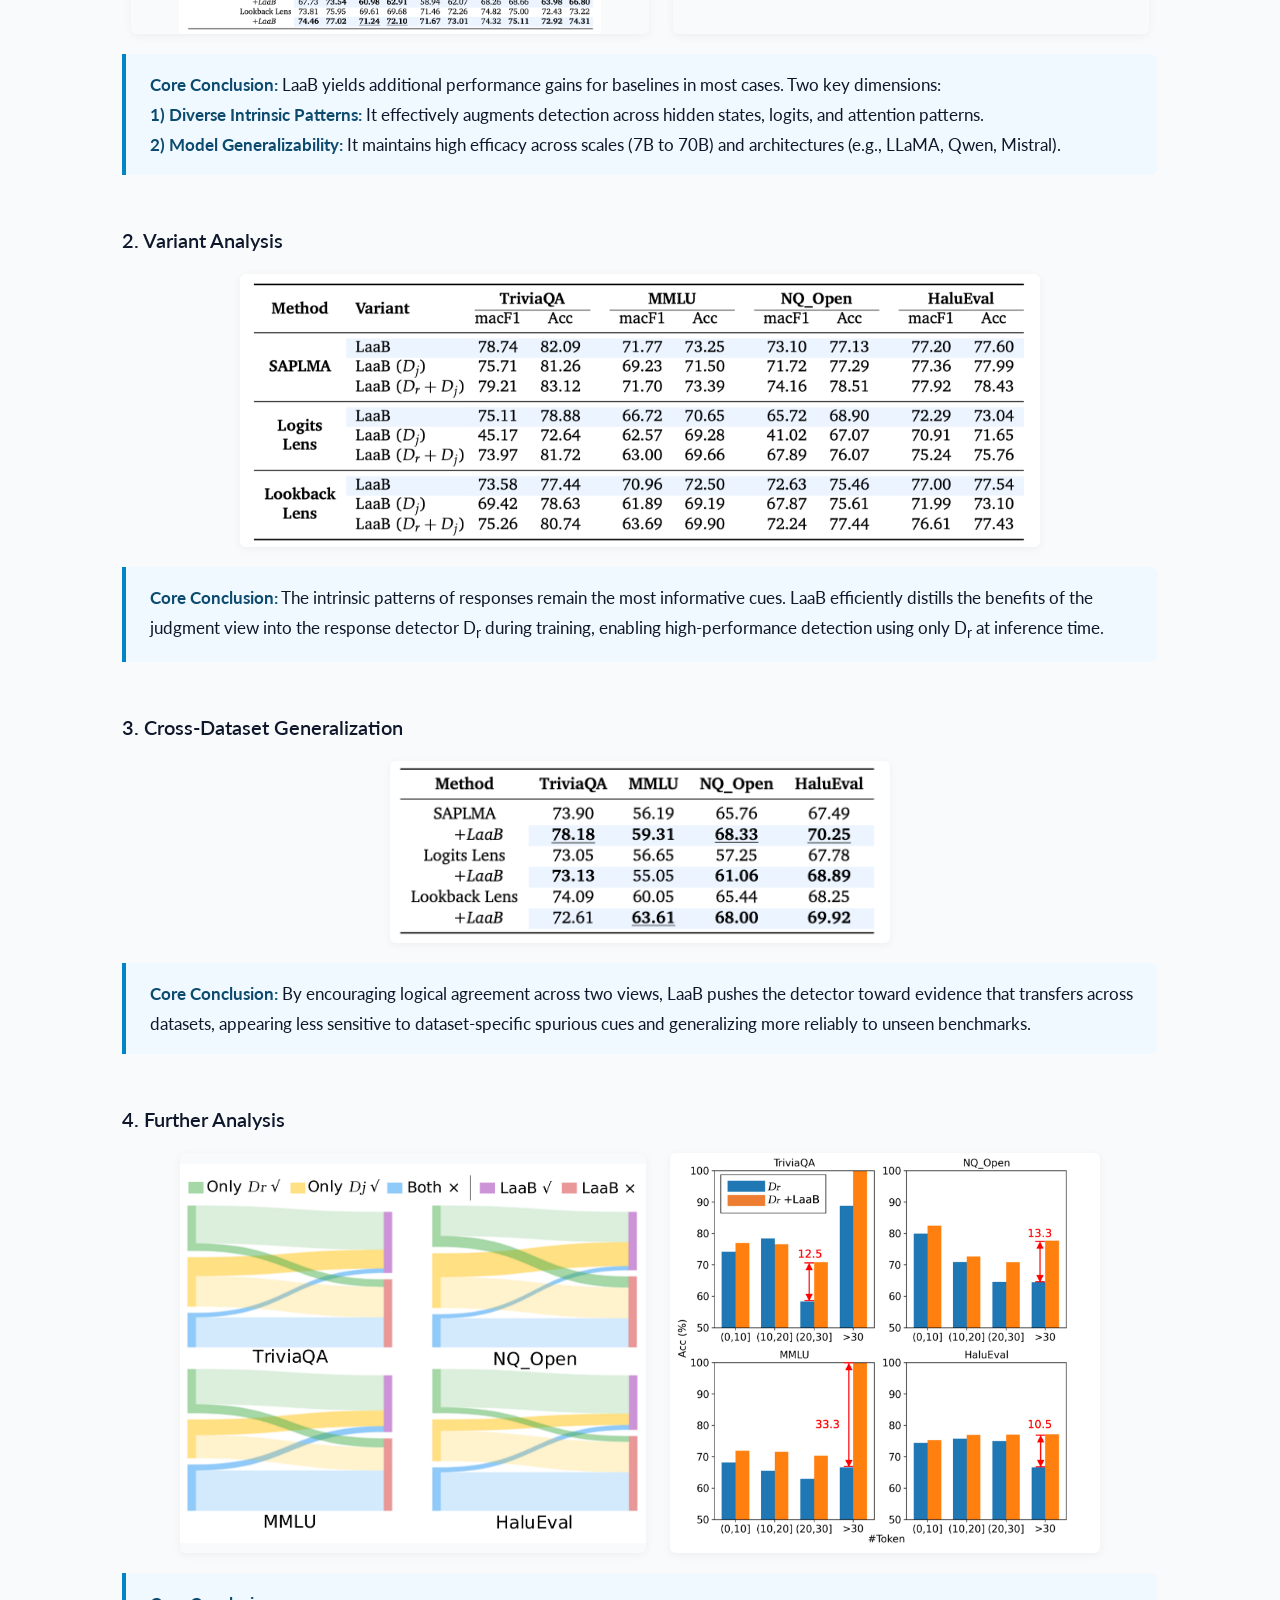
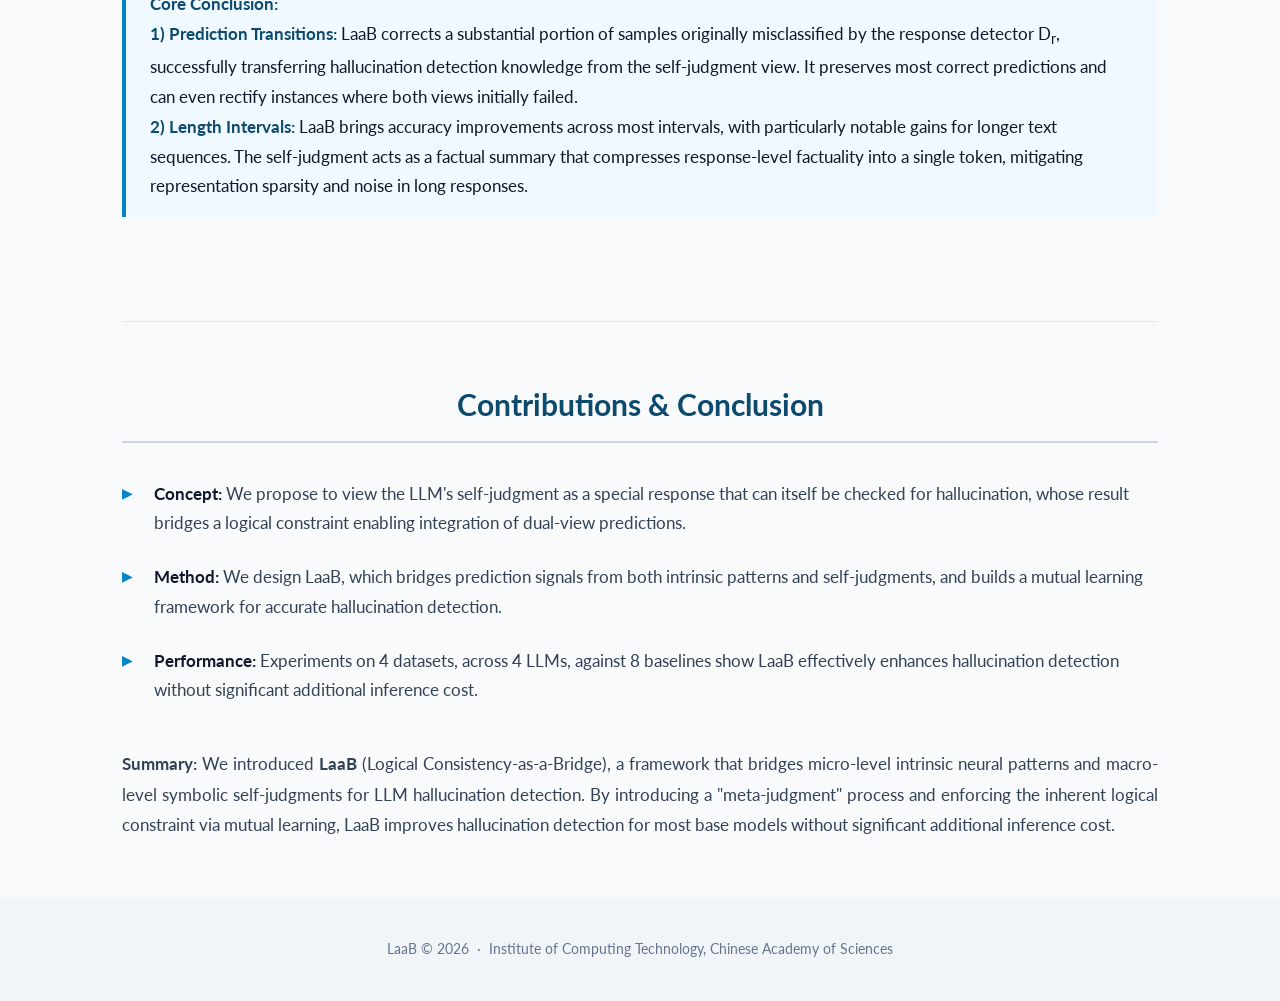
==== commit b05c105a: "LaaB" ====
--- a/LaaB/index.html
+++ b/LaaB/index.html
@@ -32,17 +32,17 @@
       <!-- Authors: 5 + 5 layout, uniform black style -->
       <div class="author-block">
         <div class="author-row">
-          <a href="https://summerrice.github.io/" class="author-sep">Hao Mi</a>
-          <a href="https://sheng-qiang.github.io/" class="author-sep">Qiang Sheng</a>
-          <span class="author-sep">Shaofei Wang</span>
-          <a href="https://beanandrew.github.io/" class="author-sep">Beizhe Hu</a>
-          <a href="https://scholar.google.com/citations?user=sv7uxi4AAAAJ" class="author-sep">Yifan Sun</a>
+          <a href="https://summerrice.github.io/">Hao Mi</a>
+          <a href="https://sheng-qiang.github.io/">Qiang Sheng</a>
+          <span>Shaofei Wang</span>
+          <a href="https://beanandrew.github.io/">Beizhe Hu</a>
+          <a href="https://scholar.google.com/citations?user=sv7uxi4AAAAJ">Yifan Sun</a>
         </div>
         <div class="author-row">
-          <a href="https://zhengjiawa.github.io/" class="author-sep">Zhengjia Wang</a>
-          <span class="author-sep">Hengqi Zeng</span>
-          <a href="https://liesy.github.io/" class="author-sep">Yang Li</a>
-          <a href="https://scholar.google.com/citations?user=hGZwK0cAAAAJ" class="author-sep">Danding Wang</a>
+          <a href="https://zhengjiawa.github.io/">Zhengjia Wang</a>
+          <span>Hengqi Zeng</span>
+          <a href="https://liesy.github.io/">Yang Li</a>
+          <a href="https://scholar.google.com/citations?user=hGZwK0cAAAAJ">Danding Wang</a>
           <a href="https://scholar.google.com/citations?user=fSBdNg0AAAAJ">Juan Cao</a>
         </div>
       </div>
--- a/LaaB/style.css
+++ b/LaaB/style.css
@@ -83,7 +83,7 @@
     display: flex;
     justify-content: center;
     flex-wrap: wrap;
-    gap: 6px 8px;
+    gap: 12px 28px;
     margin-bottom: 4px
 }
 
@@ -97,14 +97,6 @@
 
 .author-row a:hover {
     color: #0284c7
-}
-
-.author-sep::after {
-    content: ","
-}
-
-.author-sep:last-child::after {
-    content: ""
 }
 
 /* Affiliation */
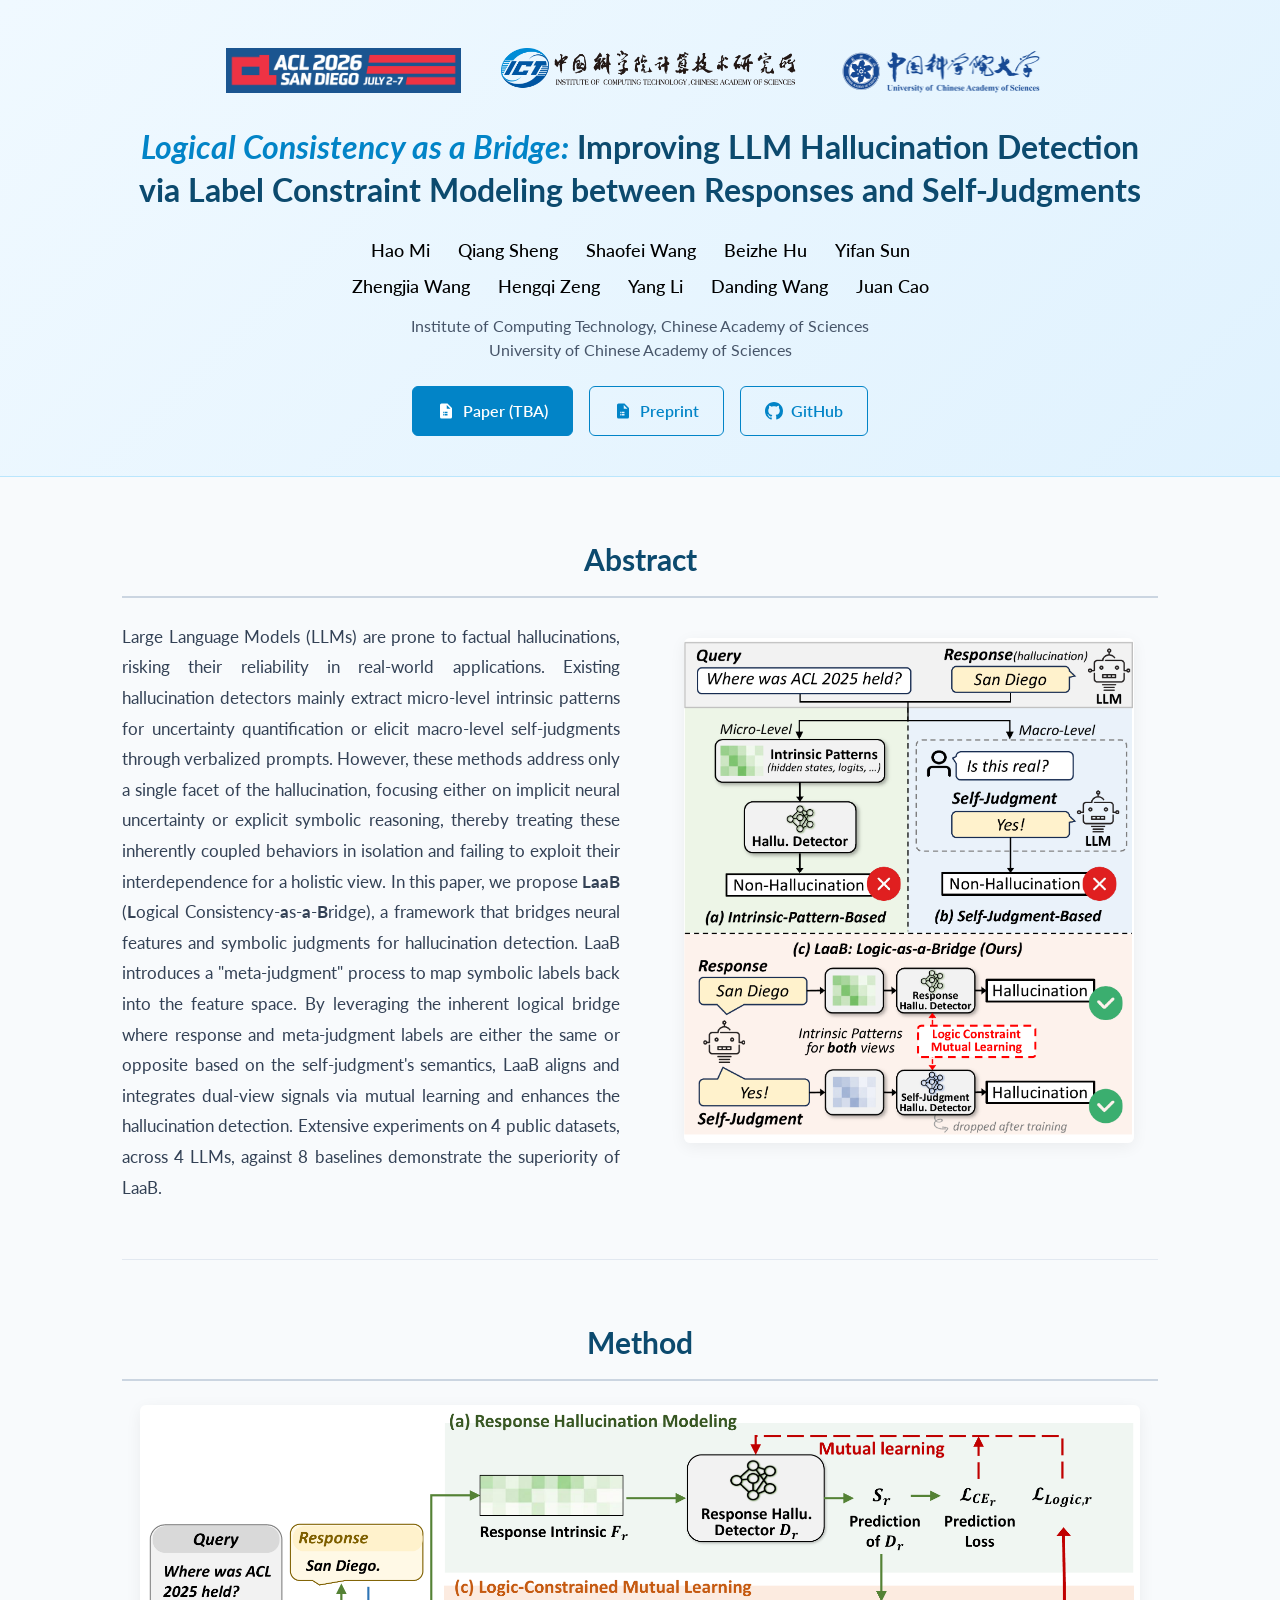
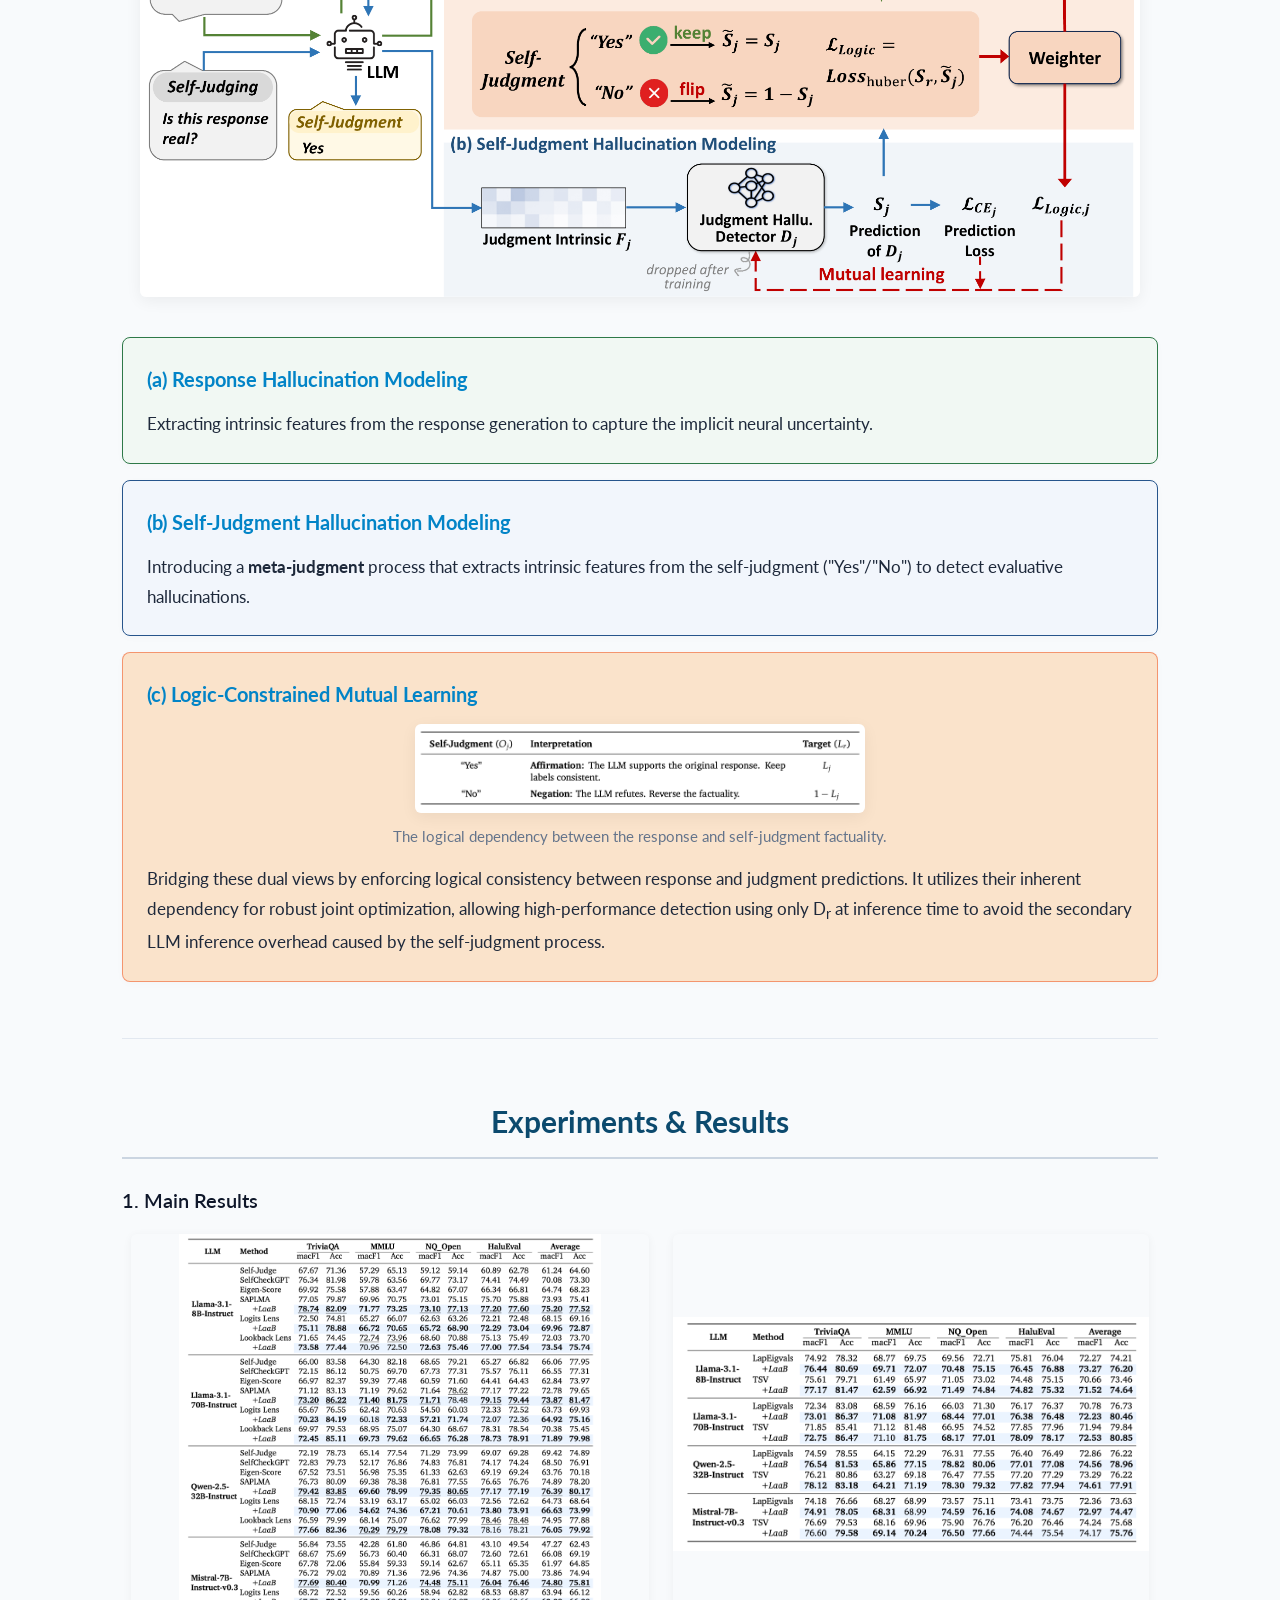
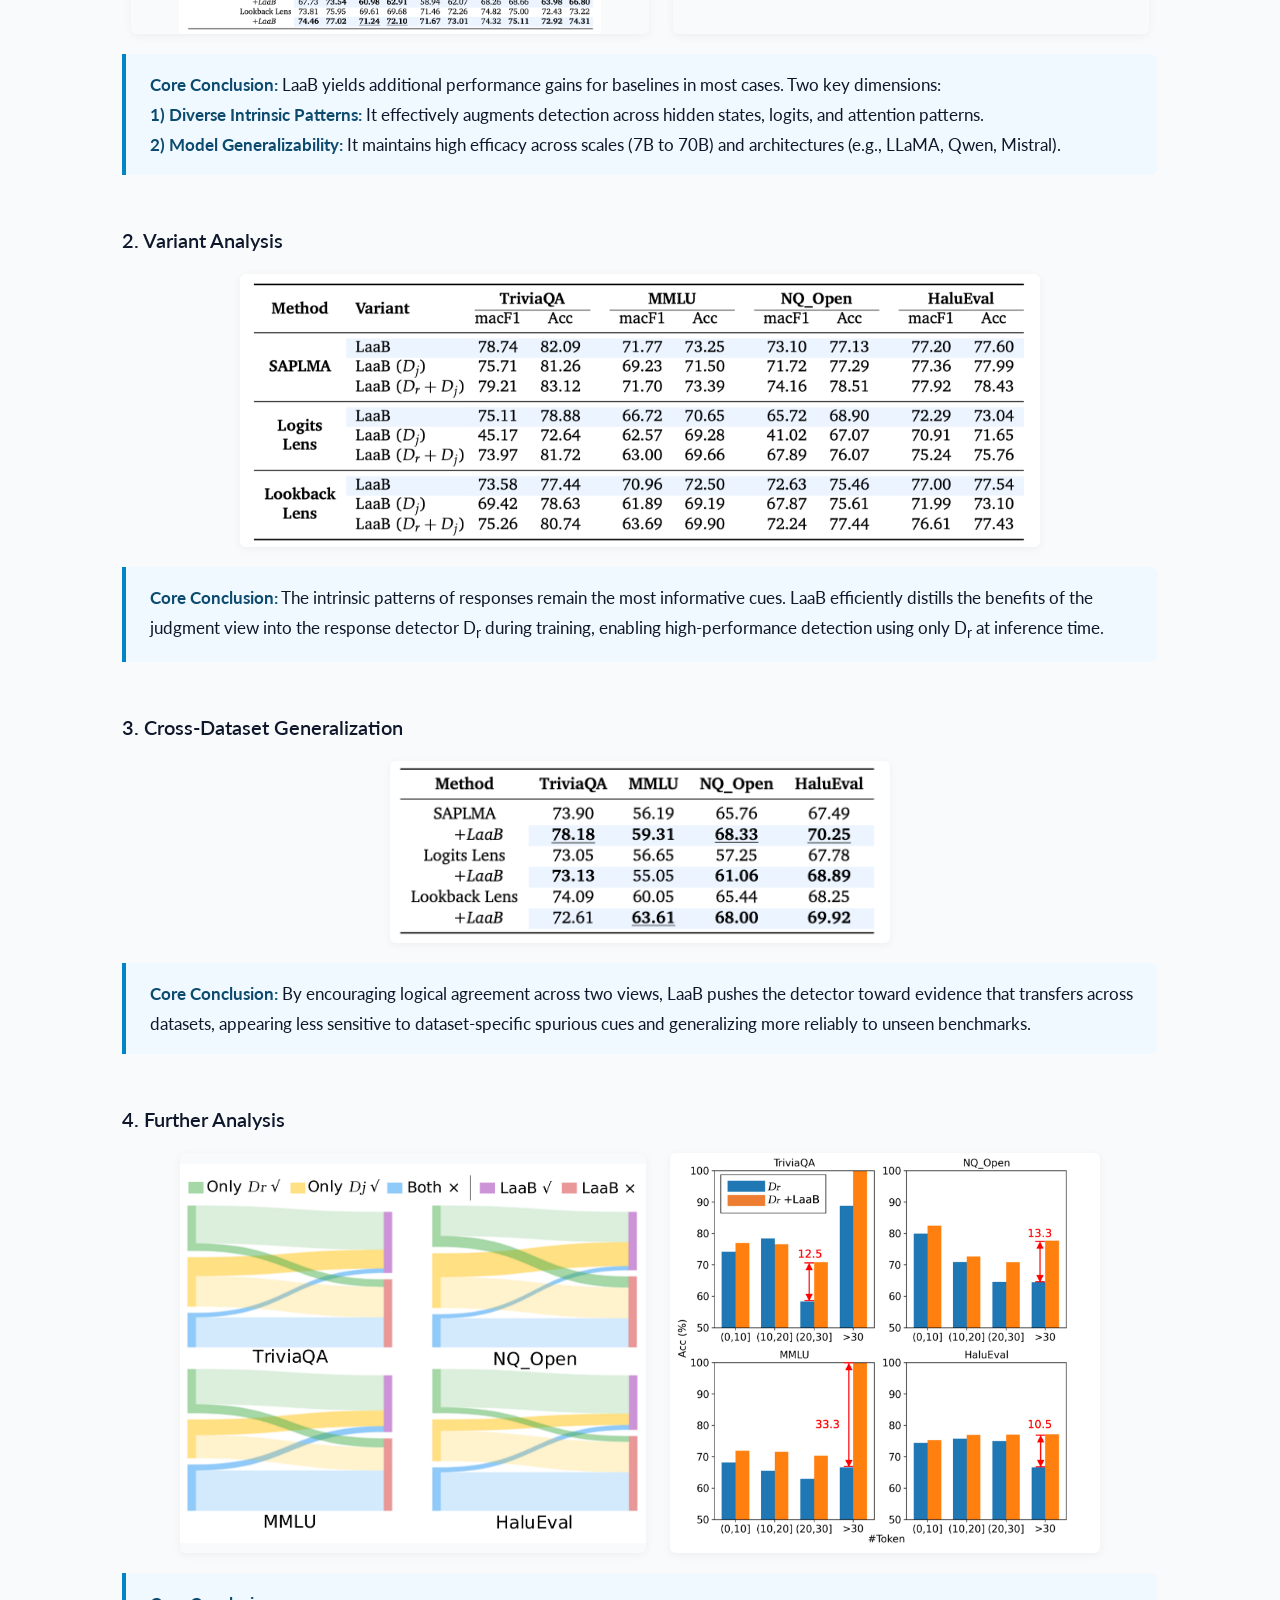
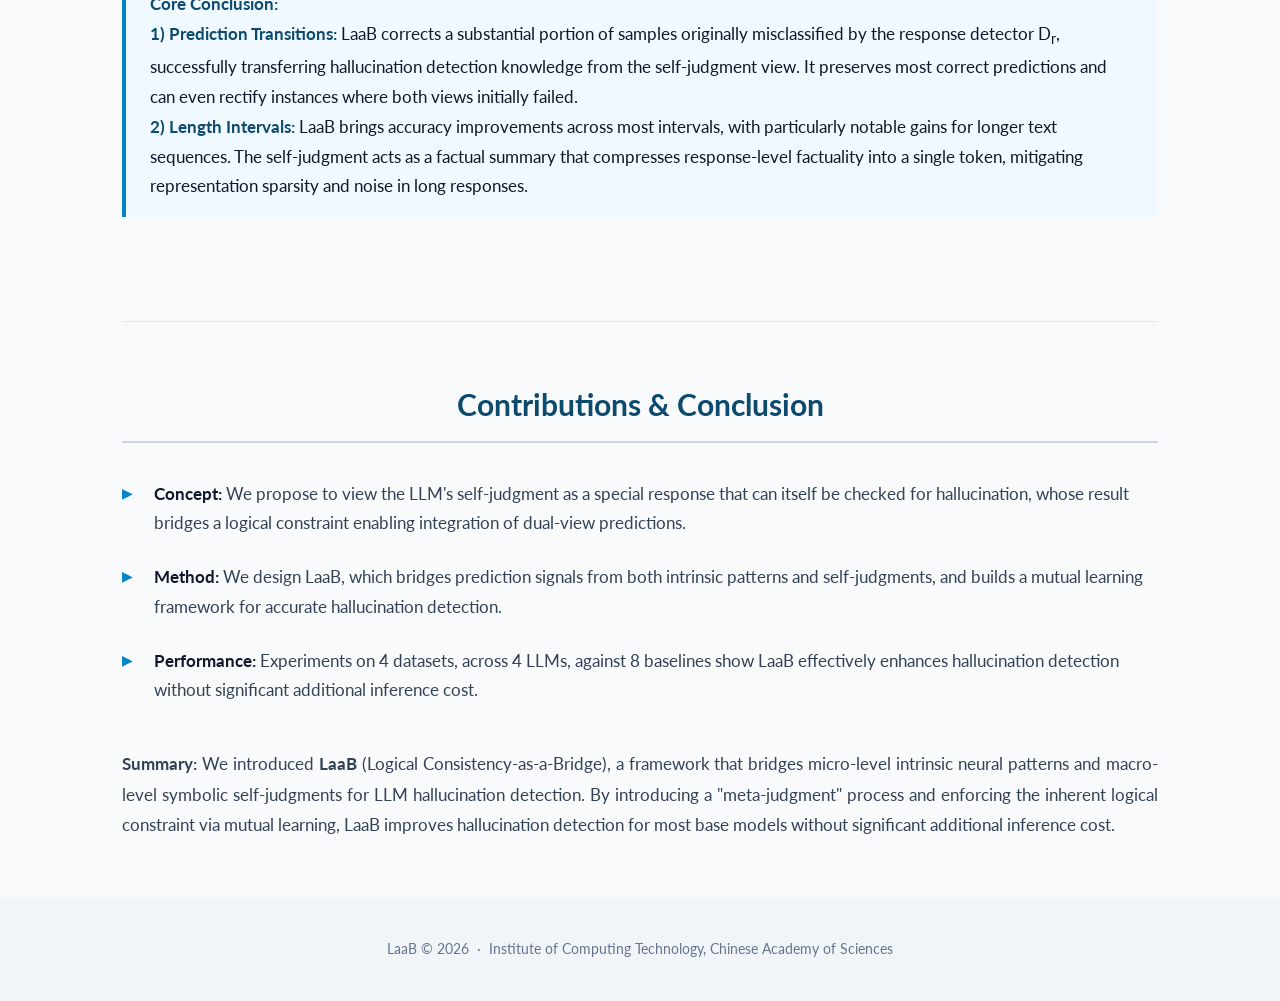
==== commit 2fdce0e2: "Add Preprint and Project Page links for LaaB paper" ====
--- a/LaaB/index.html
+++ b/LaaB/index.html
@@ -57,6 +57,13 @@
               d="M14 2H6a2 2 0 00-2 2v16a2 2 0 002 2h12a2 2 0 002-2V8l-6-6zm-1 2l5 5h-5V4zm-3 9h4v2h-4v-2zm0 3h4v2h-4v-2zm-2-3h1v2H8v-2zm0 3h1v2H8v-2z" />
           </svg>
           Paper (TBA)
+        </a>
+        <a class="btn btn-outline" href="https://arxiv.org/abs/2605.03971" target="_blank">
+          <svg viewBox="0 0 24 24">
+            <path
+              d="M14 2H6a2 2 0 00-2 2v16a2 2 0 002 2h12a2 2 0 002-2V8l-6-6zm-1 2l5 5h-5V4zm-3 9h4v2h-4v-2zm0 3h4v2h-4v-2zm-2-3h1v2H8v-2zm0 3h1v2H8v-2z" />
+          </svg>
+          Preprint
         </a>
         <a class="btn btn-outline" href="https://github.com/ICTMCG/LaaB" target="_blank">
           <svg viewBox="0 0 16 16">
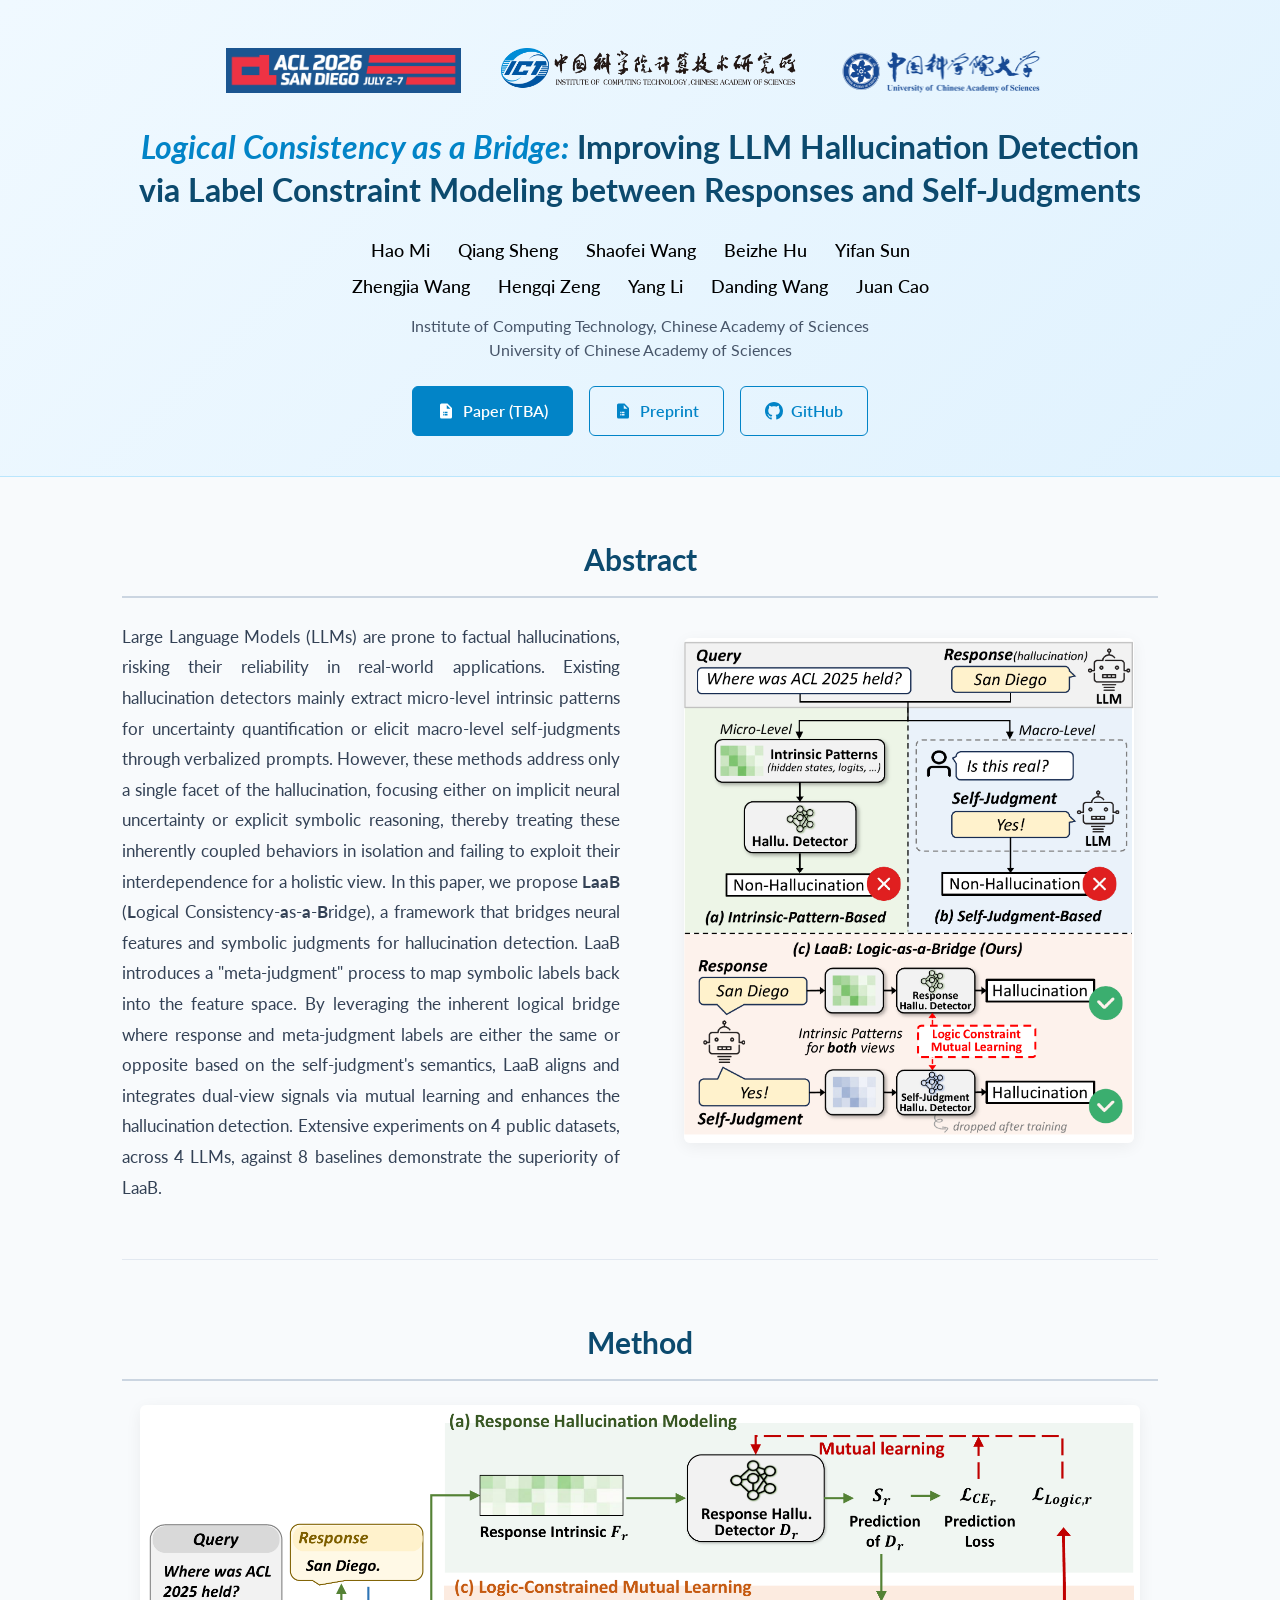
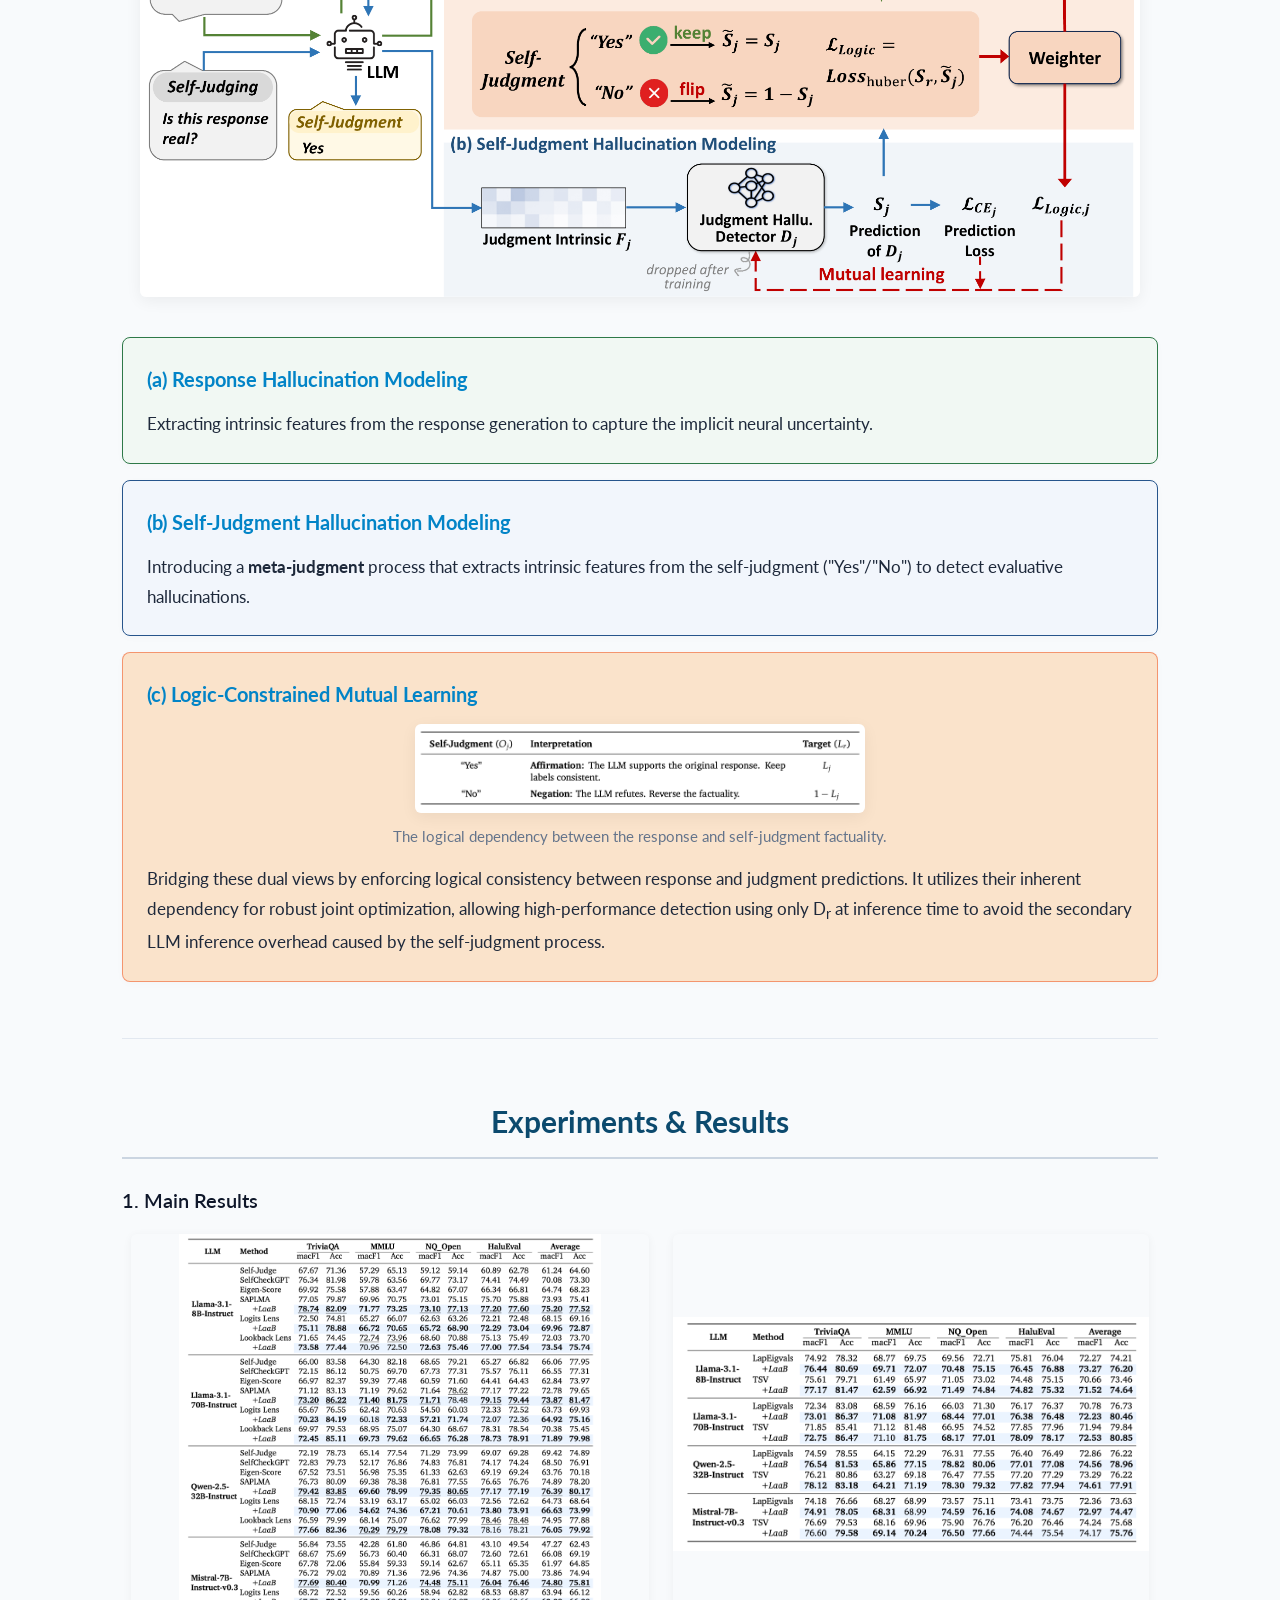
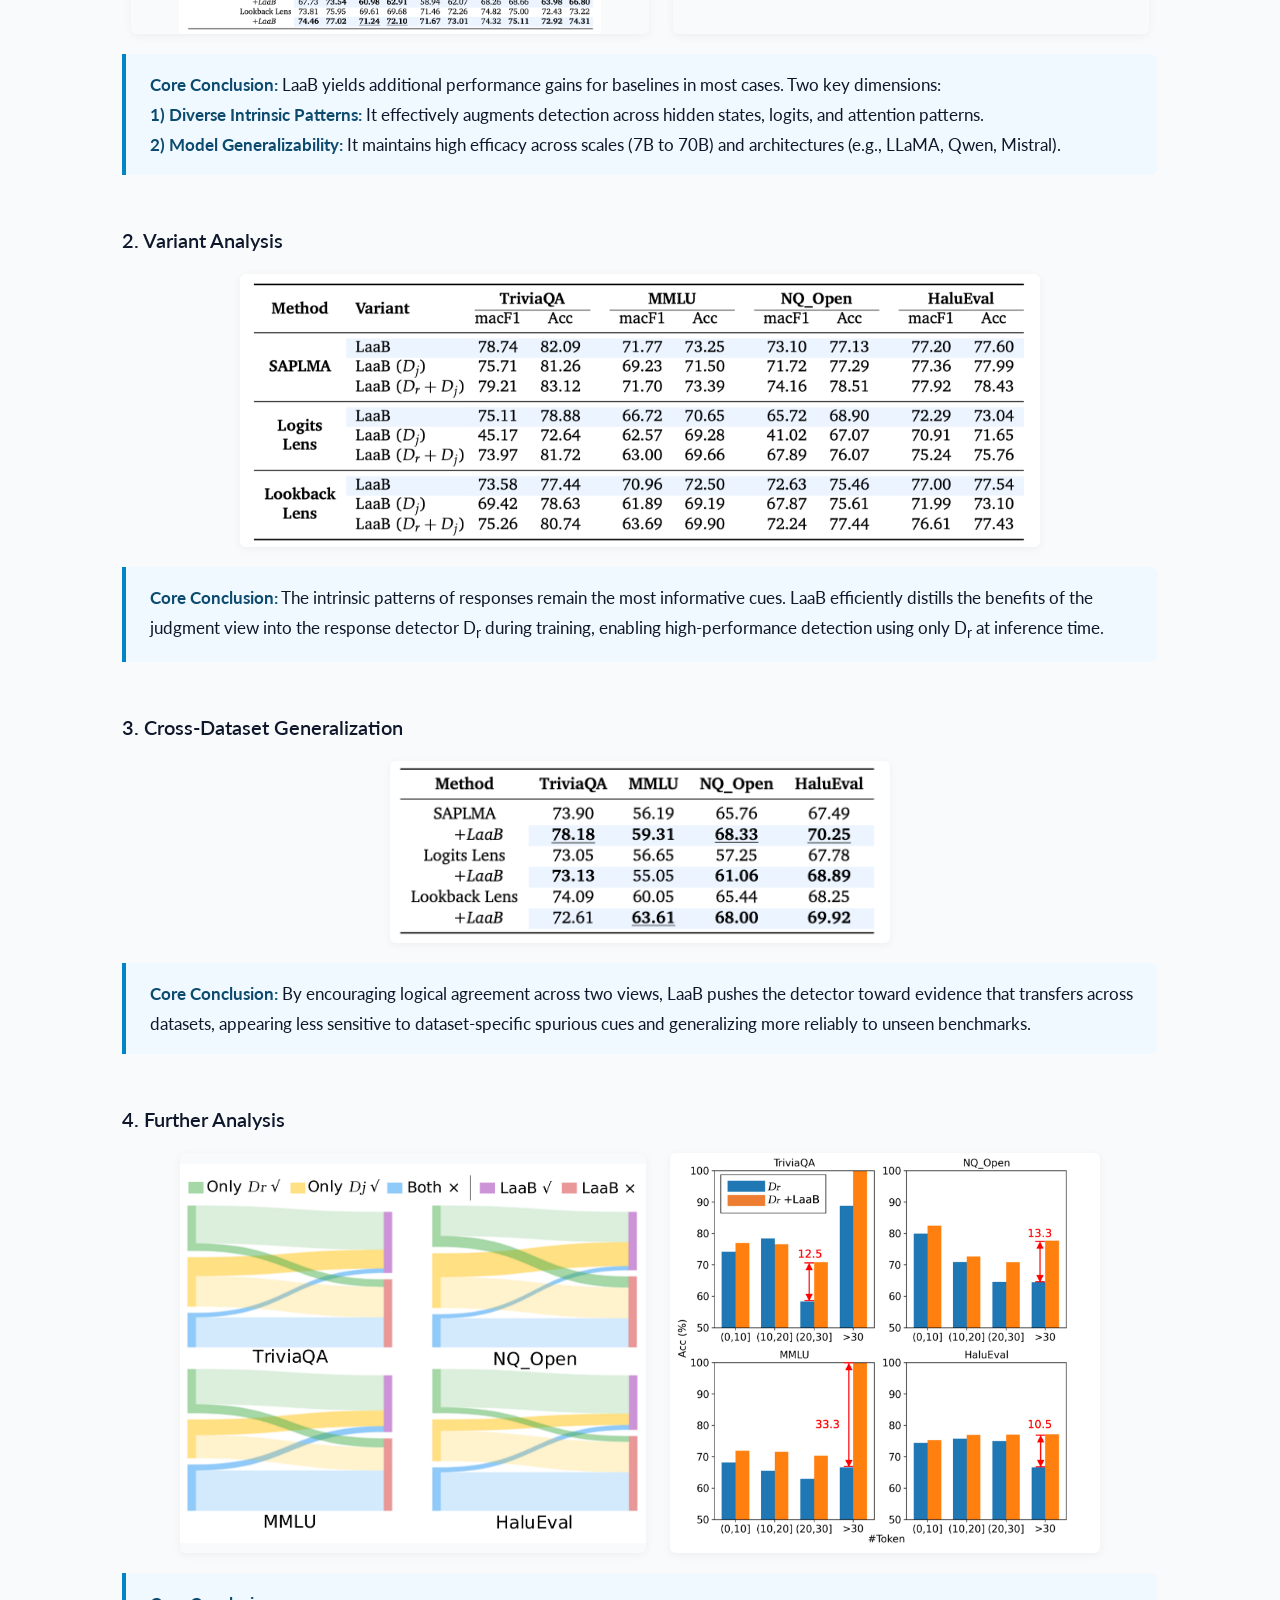
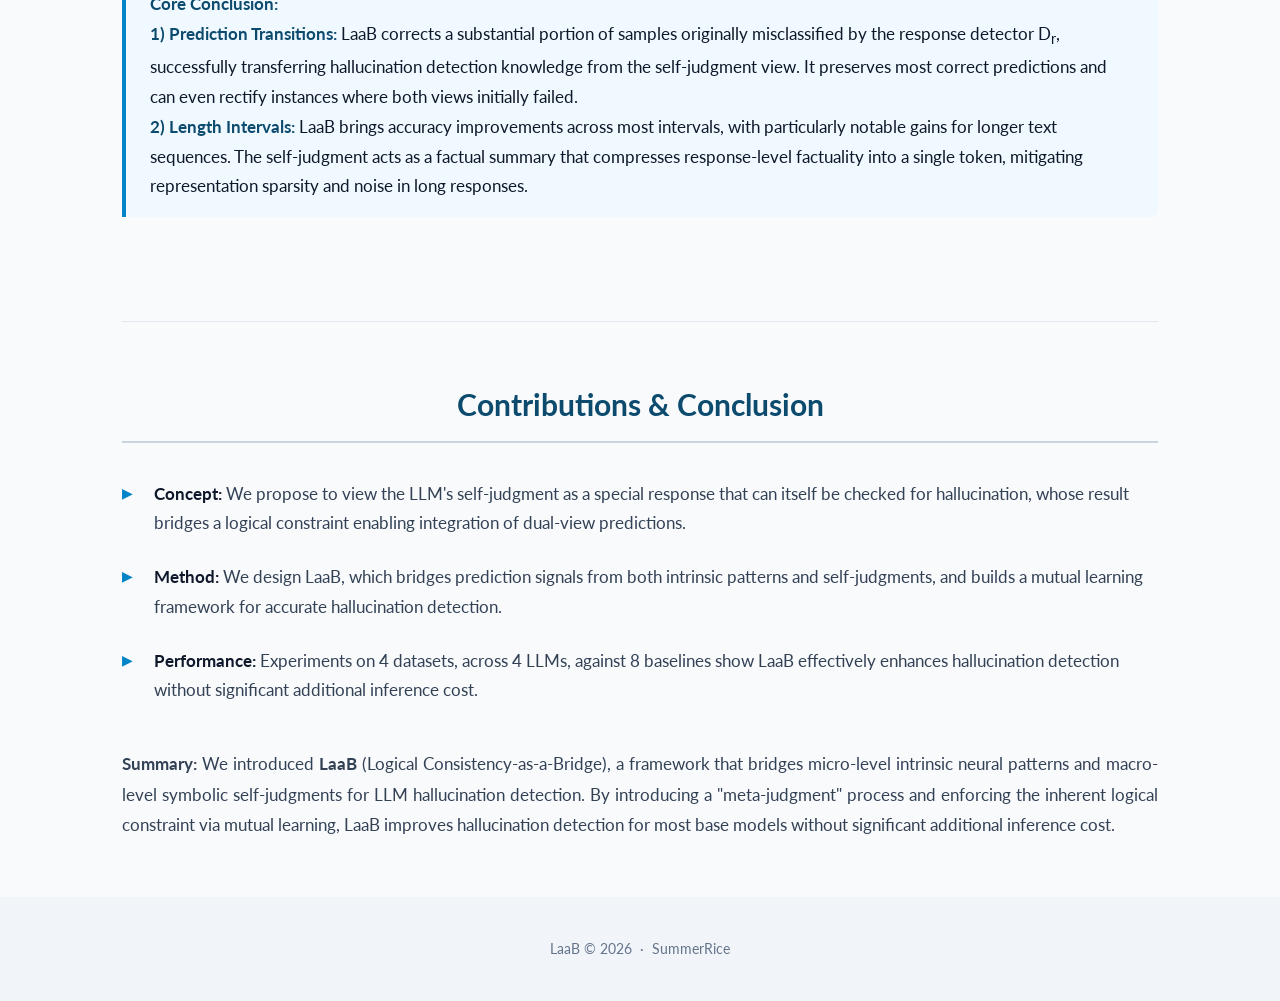
==== commit 34c82578: "Update footer copyright to SummerRice" ====
--- a/LaaB/index.html
+++ b/LaaB/index.html
@@ -237,7 +237,7 @@
 
   <footer>
     <div class="container">
-      LaaB &copy; 2026 &nbsp;·&nbsp; Institute of Computing Technology, Chinese Academy of Sciences
+      LaaB &copy; 2026 &nbsp;·&nbsp; SummerRice
     </div>
   </footer>
 
